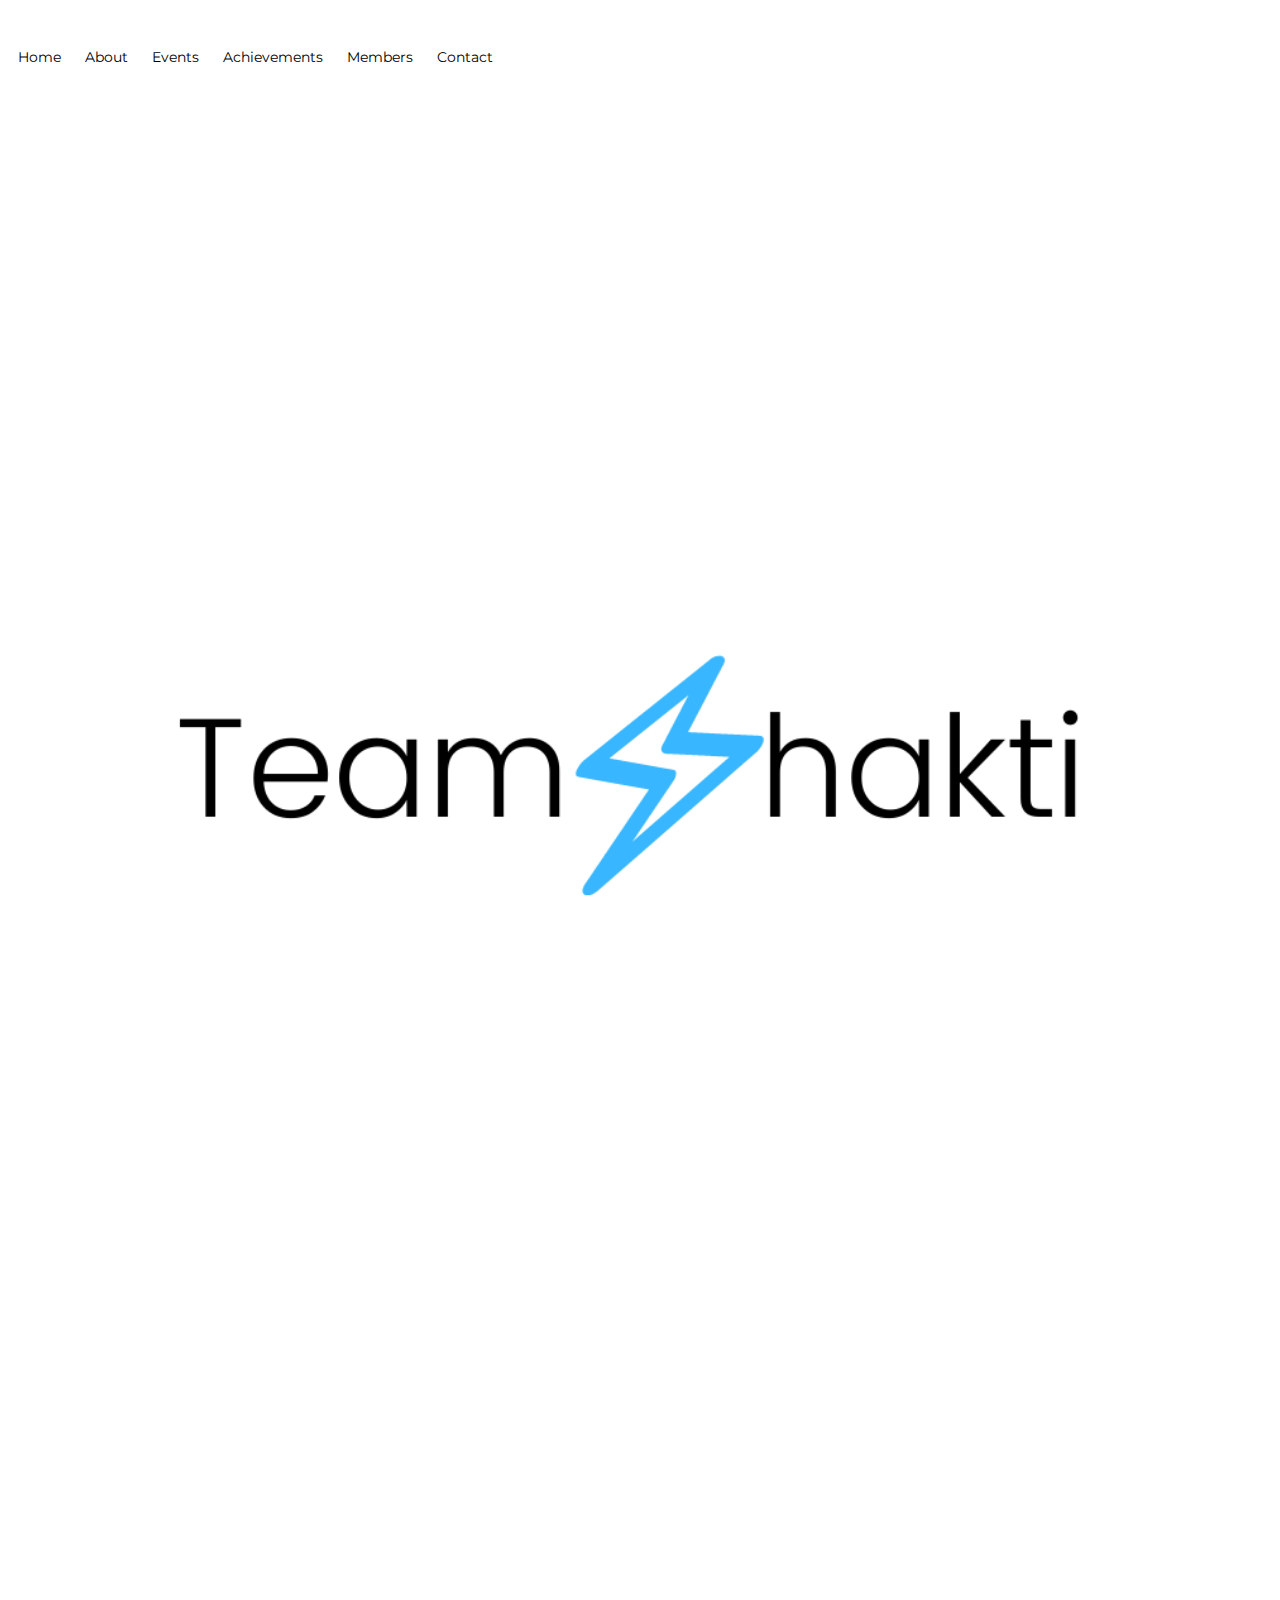
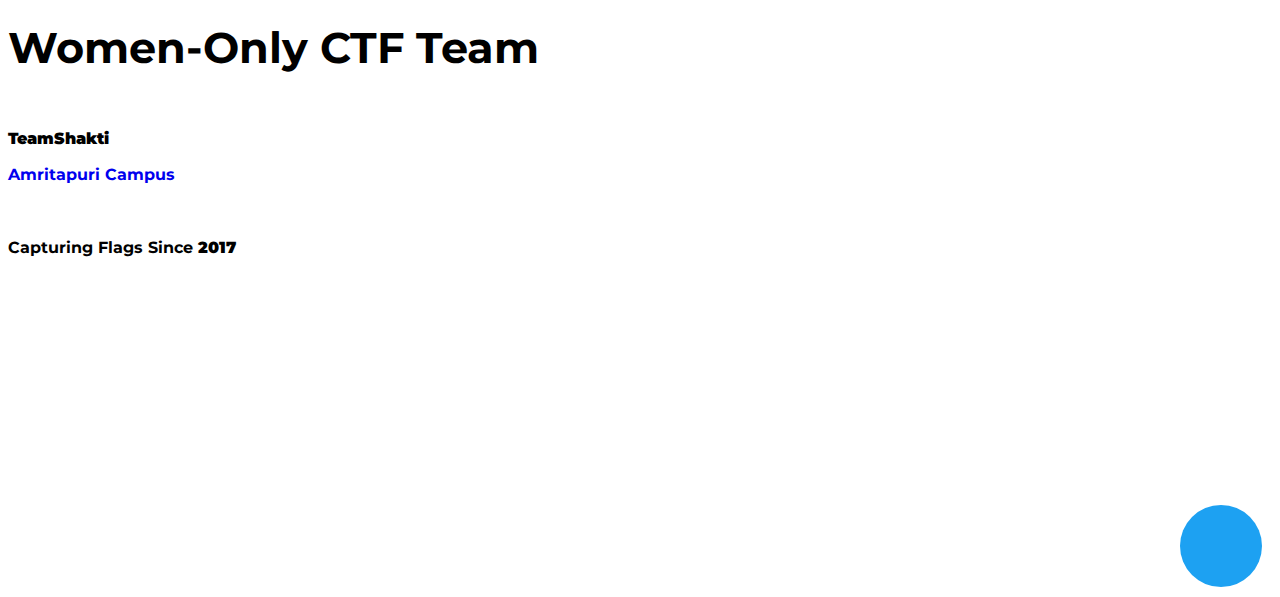
==== about.html @ d7644508 "Merge pull request #1 from Team-Shakti/master" ====
<!doctype html>
<html lang="en">
  <head>
    <link rel="shortcut icon" type="image/icon" href="assets/img/TEAMSHAKTI.ico"/>
    <title>Team Shakti</title>
    <!-- Required meta tags -->
    <meta charset="utf-8">
    <meta name="viewport" content="width=device-width, initial-scale=1, shrink-to-fit=no">

    <!-- carousel CSS -->
    <link rel="stylesheet" href="assets/css/owl.carousel.min.css">
    <!--header icon CSS -->
    <!---<link rel="icon" href="assets/img/fabicon.png"> -->
    <!-- animations CSS -->
    <link rel="stylesheet" href="assets/css/animate.min.css">
    <!-- font-awsome CSS -->
    <link rel="stylesheet" href="assets/css/font-awesome.min.css">
    <!-- Bootstrap CSS -->
    <link rel="stylesheet" href="assets/css/bootstrap.min.css">
    <!-- mobile menu CSS -->
    <link rel="stylesheet" href="assets/css/slicknav.min.css">
    <!--css animation-->
    <link rel="stylesheet" href="assets/css/animation.css">
    <!--css animation-->
    <link rel="stylesheet" href="assets/css/material-design-iconic-font.min.css">
    <!-- style CSS -->
    <link rel="stylesheet" href="style.css">
    <!-- responsive CSS -->
    <link rel="stylesheet" href="assets/css/responsive.css">

  </head>
  <body>
    <!--header area start-->
    <div class="header-area wow fadeInDown header-absolate" id="nav" data-0="position:fixed;" data-top-top="position:fixed;top:0;" data-edge-strategy="set">
        <div class="container">
            <div class="row">
                <div class="col-4 d-block d-lg-none">
                    <div class="mobile-menu"></div>
                </div>
                <div class="col-4 col-lg-2 ">

                </div>
                <div class="col-4 col-lg-8 d-none d-lg-block">
                    <div class="main-menu text-center">
                        <nav>
                                <ul id="slick-nav">
                                        <li><a class="scroll" href="index.html">Home</a>
                                        </li>
                                        <li><a class="scroll" href="index.html">About</a>
                                        </li>
                                        <li><a class="scroll" href="events.html">Events</a></li>
                                        <li><a class="scroll" href="achievements.html">Achievements</a></li>
                                        <li><a class="scroll" href="members.html">Members</a></li>
                                        <li><a class="scroll" href="index.html">Contact</a>
                                            <ul>

                                                </ul>
                                        </li>


                                    </ul>
                        </nav>
                    </div>
                </div>


            </div>
        </div>
    </div>
    <!--header area end-->


   <!--welcome area start-->
    <div class="welcome-area wow fadeInUp" id="home">
        <div id="particles-js"></div>
        <div class="container">
            <div class="row">
                <div class="col-12 col-md-6 align-self-center">
                    <div class="welcome-right">
                        <div class="space-30"></div>
                            <div class="welcome-img">
                                    <img src="assets/img/0.png" alt="">
                                </div>
                                <div class="space-20"></div>



                    </div>
                </div>
                <div class="col-12 col-md-6">
                        <div class="welcome-text">
                            <div class="space-90"></div>
                            <div class="space-30"></div>
                                <h1>Women-Only CTF Team</h1>
                                <div class="space-10"></div>

                               <h3><b>TeamShakti</b></h3>
                               <h3><a href="https://goo.gl/maps/w9gJMcgseTLNE7SA9">Amritapuri campus</a>  </h3>
                               <div class="space-20"></div>

                               <h3>Capturing Flags Since<b> 2017 </b></h3>
                                <!---<h4>BLAH BLAH</h4>--->
                           </div>
                           <br>
                           <br>
                           <br>
                           <br>


                </div>
            </div>
        </div>
    </div>
    <!--welcome area end-->

    <!--team-bg-->
    <div class="team-bg">


        <!--apps area start-->

        <!--apps area end-->


    </div>
    <!--team bg area end-->


            <div class="space-90"></div>
            <div class="row">
                <div class="col-12 text-center">

                    <div class="space-60"></div>
                </div>
            </div>
            <div class="row">
                <div class="col-12">
                    <div class="single-community text-center">
                        <ul>
                            <li>
                            <!--<a class="google-plus" href=""><i class="fa fa-instagram"></i></a> </li>-->
                            <!--<li><a class="linkedin" href=""><i class="fa fa-linkedin"></i></a></li>-->

                            <li><a class="twitter" href="https://twitter.com/teamshakti06"><i class="fa fa-twitter"></i></a></li>
                            <!--<li><a class="flickr" href=""><i class="fa fa-facebook-square"></i></a></li>-->
                        </ul>
                    </div>
                </div>
            </div>
        </div>
        <div class="space-90"></div>


    </div>
    <!--community area end-->

    <!-- jquery 2.2.4 js-->
    <script src="assets/js/jquery-2.2.4.min.js"></script>
    <!-- popper js-->
    <script src="assets/js/popper.js"></script>
    <!-- carousel js-->
    <script src="assets/js/owl.carousel.min.js"></script>
    <!-- wow js-->
    <script src="assets/js/wow.min.js"></script>
    <!-- bootstrap js-->
    <script src="assets/js/bootstrap.min.js"></script>
    <!--mobile menu js-->
    <script src="assets/js/jquery.slicknav.min.js"></script>
    <!--particle s-->
    <script src="assets/js/particles.min.js"></script>
    <!-- main js-->
    <script src="assets/js/main.js"></script>

  </body>
</html>
---- style.css ----
/*
name:Cryptian, Bitcoin and Cryptocurrency HTML5 Landing Page;
author:uivision;
version:1.0.0;

css list:
===========================
1:base css
===========================
1:header css
===========================
2:welcome css
===========================
3:about css
===========================
4:ico area css
===========================
5:Documentation area css
===========================
6:roadmap area css
===========================
7:team area css
===========================
8:faq area css
===========================
9:team bg area css
===========================
10:distibution area css
===========================
10:apps area css
===========================
11:community area cs
===========================
12:footer area css
===========================
13:mobile menu css
===========================
>homePage version 2 css
----------------------------
        --welcome area v2 css
        -------------------
        --faq v2 area css
        ------------------
        --community v2 area css
        -----------------------

==========================
14:blog page css
==========================
15:single-blog page css
==========================
16:comman css

*/

/*===================
     base css
=====================*/

@import url('https://fonts.googleapis.com/css?family=Montserrat:300,300i,400,400i,500,500i,600,600i,700,800');

body{
	background: rgb(255, 255, 255);
	font-family: 'Montserrat', sans-serif;
	font-size: 14px;
	color: #000000;
  overflow-x: hidden;

}

h1,
h2,
h3,
h4,
h5,
h6
{
	color: #000;
	font-family: 'Montserrat', sans-serif;
	text-transform: capitalize;
}

ul{
  margin: 0;
  padding: 0;
  list-style: none;
}

a, a:hover{
  text-decoration: none;
}

input:focus, button:focus, textarea:focus {
  outline: none
}

input, textarea{
  color: #000;
  text-transform: capitalize;
}

a.gradient-btn:hover:after,
a.gradient-btn:after,
.single-details a,
.single-details a:hover,
.about-area.v2::after,
.slicknav_nav a:hover,
.slicknav_nav .slicknav_row, .slicknav_nav a,
.single-footer li a,
.single-footer li a:hover,
.single-community i,
.single-community i:hover,
.gradient-btn.apps-btn.apps-btn-2,
.gradient-btn.apps-btn.apps-btn-2:hover,
.faq-area .owl-nav div,
.faq-area .owl-nav div:hover,
.readmore-btn,
.readmore-btn i,
.readmore-btn:hover,
.single-team-social li a:hover,
.single-team-social li a:hover i,
 .single-team-social a i,
.single-team-social li a,
.roadmap-area .owl-nav div,
.roadmap-area .owl-nav div:hover,
.single-document:hover,
.single-document:hover .single-document-text span,
.document-flag img,
.single-ico a:hover,
.ico-heading h1 a,
.ico-heading h1 a:hover,
.main-menu li ul,
.header-area,
.main-menu li:hover ul,
.main-menu li ul li a:hover,
a.single-about:hover,
.header-area.header-absolate.skrollable.skrollable-after,
a.single-about,
.main-menu li ul li a
 {
  -webkit-transition: all .3s;
  -o-transition: all .3s;
  transition: all .3s;
}

/*===================
     header css
=====================*/

.logo-area img {
  width: 100%;
  margin-top: 0px;
  height: 50px;
}

.header-area {
  padding-top: 30px;
  z-index: 9999999;
  position: relative;
  width: 100%;
}

.header-area.header-absolate.skrollable.skrollable-after {
  padding-top: 15px;
  background: #000D47;
  padding-bottom: 15px;
}

.main-menu li {
  display: inline-block;
  position: relative;
  z-index: 2;
}

.main-menu li.active a{
  color: #FB9A8C;
}

.main-menu li a {
  display: block;
  padding: 10px;
  font-size: 14px;
  color: #000;
  text-transform: capitalize;
}

.main-menu li ul {
  position: absolute;
  left: 0;
  top: 70px;
  z-index: 999;
  background: #001763;
  border-radius: 5px;
  visibility: hidden;;
  opacity: 1;
}

.main-menu li ul li a {
  width: 150px;
  padding: 10px;
  text-align: left;
  display: block;
  border-radius: 5px;
}

.main-menu li ul li a:hover {
  background: #062489;
  padding-left: 15px;
}

.main-menu li:hover ul {
  opacity: 1;
  visibility: visible;
  top: 52px;
  left: 0;
}

.main-menu li.active ul li a {
  color: #fff;
}

/*===================
     welcome css
=====================*/

#particles-js {
  position: absolute;
  left: 0;
  top: 0;
  width: 100%;
  height: 100%;
}
.welcome-area{
	position: relative;
	z-index: 999999;
  padding-top: 80px;
}

.welcome-text h4 {
  font-size: 18px;
  margin-top: 20px;
  margin-bottom: 50px;
  line-height: 26px;
}

.welcome-text h1 {
  font-size: 43px;
  font-weight: 700;
  line-height: 50px;
}

.welcome-btn {
  margin-right: 10px;
}

.welcome-area::before {
  position: absolute;
  width: 100%;
  height: 161%;
  content: "";
  background: url(assets/img/Group1.png) no-repeat;
  background: ;
  top: -62%;
  left: -29%;
  z-index: -1;
}

.gradient-btn.v2 {
  height: 55px;
  line-height: 36px;
  padding-left: 30px;
  padding-right: 30px;
}

/*===================
     about css
=====================*/

.about-area {
  position: relative;
  z-index: 2;
}

.about-area::after {
  position: absolute;
  content: "";
  height: 140%;
  width: 100%;
  right: -38%;
  bottom: -60%;
  background: url(assets/img/about-bg.png) no-repeat;
  -webkit-transform: rotate(14deg);
  z-index: -1;
}

.single-about-area {
  z-index: 2;
  position: relative;
}

.single-logo-wrapper {
  display: table;
  height: 60px;
  width: 100%;
}

.single-item {
  display: table-cell;
  height: 100%;
  width: 100%;
  vertical-align: middle;
}

.owl-carousel .owl-item .single-item img {
  width: auto;
  display: inline-block;
}

.about-mid-text h1 {
  font-size: 31px;
  text-transform: capitalize;
  font-weight: 700;
  margin: 20px 0;
}

.about-mid-img {
  position: relative;
  left: -18%;
  margin-right: 30px;
  width: 580px;
}

.gradient-btn.about-btn i{
  padding-right: 5px;
  font-size: 16px;
}

.single-about-img img {
  width: 162px;
  height: 110px;
}

.single-about-text h4 {
  font-size: 22px;
  text-transform: capitalize;
  margin: 20px 0;
}

a.single-about {
  color: #cbe5ff;
  display: block;
  padding: 50px 25px;
  background: #1938a2;
  text-align: center;
  -webkit-transform: translateY(0px);
  -ms-transform: translateY(0px);
  transform: translateY(0px);
}

a.single-about:hover {
  background: #122e91;
  -webkit-transform: translateY(-5px);
  -ms-transform: translateY(-5px);
  transform: translateY(-5px);
}

/*===================
ico area css
======================*/

.ico-area {
  background: #031b69;
}


.ico-heading h1 {
  font-size: 36px;
  text-transform: capitalize;
  font-weight: 700;
}

.ico-heading h1 a {
  color: #f9748f;
  text-transform: uppercase;
}

.ico-heading h1 a:hover {
  color: #F6D266;
}

.ico-area h5 {
  font-size: 18px;
  margin-bottom: 10px;
}

.single-ico a {
  color: #f9748f;
  padding-right: 10px;
  font-size: 18px;
}
.single-ico h1 {
  font-size: 36px;
  font-weight: 700;
}

.single-ico h5 {
  font-size: 18px;
}

.single-ico a:hover {
  color: #F6D266;
}

.progress {
  height: 60px;
  border-radius: 50px;
  margin-top: 50px;
  background: #004cff;
  overflow: unset;
}

.progress-d-top {
  position: absolute;
  top: -33%;
  left: 38%;
  width: 0;
  height: 0;
  border-left: 10px solid transparent;
  border-right: 10px solid transparent;
  border-bottom: 20px solid #004cff;
}
.progress-bar.progress-bar-success {
  background: -webkit-linear-gradient(left,#f6d365,#fda085);
  position: relative;
  z-index: 2;
  border-radius: 50px 0px 0 50px;
}

.progress-details {
  position: absolute;
  right: -4%;
  top: 135%;
  height: 45px;
  width: 70px;
  background: #004cff;
  line-height: 47px;
  border-radius: 5px;
  font-weight: 700;
  animation: upDown 2s infinite;
  text-align: center;
}

.ico-area {
  position: relative;
  z-index: 2;
  overflow: hidden;
}

.ico-area:before {
  position: absolute;
  content: "";
  background: url(assets/img/liveShape-bg.svg) no-repeat;
  height: 100%;
  width: 100%;
  left: -30%;
  bottom: -41%;
}

.ico-area:after {
  position: absolute;
  content: "";
  height: 100%;
  width: 100%;
  right: -82%;
  top: -40%;
  background: url(assets/img/liveShape-bg.svg) no-repeat;
  z-index: -1;
}

#days, #minutes, #hours, #seconds {
  font-size: 36px;
  font-weight: 700;
  color: #fff;
}

.custom-progressBar{
  position: relative;
  z-index: 2;
}

.custom-progressBar::before {
  position: absolute;
  content: "\f107";
  font-family: FontAwesome;
  left: 5%;
  bottom: -61%;
  font-size: 30px;
  width: 50px;
  animation: upDown 2s infinite;
  color: red;
  font-weight: 700;
}
.custom-progressBar::after {
  position: absolute;
  content: "\f106";
  font-family: FontAwesome;
  right: 5%;
  bottom: -61%;
  color: red;
  font-size: 30px;
  font-weight: 700;
  animation: upDown 2s infinite;

}

.single-cup {
  margin-left: 6%;
  margin-top: 6%;
}

.single-cup p {
  font-size: 16px;
  text-transform: capitalize;
}

.single-cup.right {
  margin-left: 0;
  margin-right: 6%;
}

/*===================
Documentation area css
======================*/

.single-document-text span {
  font-size: 18px;
  font-weight: 700;
  color: #fff;
}

.heading h1 {
  font-size: 36px;
  font-weight: 700;
}

.single-document:hover .document-flag img {
  -webkit-transform: rotate(5deg);
  -ms-transform: rotate(5deg);
  transform: rotate(5deg);
}

.single-document:hover .single-document-text span {
  color: #FB9A8C;
}

button.single-document-text {
  background: none;
  border: none;
  cursor: pointer;
}

/*===================
roadmap area css
======================*/

.roadmap-area{
	background: #031b69;
  overflow: hidden;
}

.single-roadmap-img img {
  width: 120px;
  height: 120px;
}

.roadmap-text h5 {
  font-size: 18px;
  font-weight: 700;
}

.single-roadmap.road-right .col-5, .single-roadmap.road-right .col-7 {
  padding: 0;
}

.single-roadmap {
  padding: 20px 15px;
}

.single-roadmap.road-left {
  position: relative;
  z-index: 2;
  padding-left: 24%;
}

.single-roadmap.road-left::before {
  position: absolute;
  content: "";
  height: 66.5%;
  width: 1px;
  background: #004cff;
  bottom: 10.5%;
  left: 1%;
  z-index: -1;
}

.single-roadmap.road-left::after {
  position: absolute;
  content: "";
  height: 1px;
  width: 120%;
  background: #004cff;
  top: 23%;
  right: -21%;
  z-index: -1;
}

.single-roadmap.road-right {
  position: relative;
  z-index: 2;
  padding-top: 29%;
  padding-left: 0;
  padding-right: 0;
}

.single-roadmap.road-right::before {
  position: absolute;
  content: "";
  height: 74.5%;
  width: 1px;
  background: #004cff;
  bottom: 0;
  left: 12.5%;
  z-index: -1;
}

.single-roadmap.road-right::after {
  position: absolute;
  content: "";
  height: 1px;
  width: 97.5%;
  background: #004cff;
  bottom: 0;
  right: -10%;
  z-index: -1;
}

.owl-carousel .owl-item .single-roadmap-img img {
  width: auto;
  display: inline-block;
}

.roadmap-area .owl-nav div {
  position: absolute;
  right: 0;
  font-size: 20px;
  color: #fff;
}

.roadmap-area .owl-nav .owl-prev {
  left: auto;
  right: 5%;
}

.roadmap-area .owl-nav div:hover{
  color: #fa758e;
}

.roadmap-area .owl-carousel .owl-stage-outer {
  overflow: visible;
}

/*===================
team area css
======================*/

.single-team-img img {
  border-radius: 35px;
}

.single-team-content h3 {
  font-size: 22px;
  font-weight: 700;
}

.single-team-social li {
  display: inline-block;
}

.single-team-social li a {
  color: #fff;
  font-size: 24px;
  width: 50px;
  height: 50px;
  display: block;
  line-height: 50px;
  background: red;
  margin: 0 5px;
  border-radius: 10px;
  border: 1px solid transparent;
}

.single-team-social li a:hover i {
  padding-left: 10px;
}

.single-team-social li a:hover {
  border-color: #fff;
  background: none !important;
}

.single-team-social li a.ico-1 {
  background: #0077b5;
}

.single-team-social li a.ico-2 {
  background: #E84C88;
}

.single-team-social li a.ico-3 {
  background: #55acee;
}

/*===================
faq area css
======================*/

.faq-list .nav {
  display: -ms-flexbox;
  display: flex;
  -ms-flex-wrap: wrap;
  flex-wrap: wrap;
  padding-left: 0;
  margin-bottom: 0;
  list-style: none;
  display: inline-block;
}

.faq-list li {
  display: inline-block;
}

.faq-list ul li a.active {
  color: #fa758e;
}

.faq-list ul li a {
  display: block;
  margin: 0 10px;
  font-size: 16px;
  text-transform: capitalize;
  color: #fff;
}

.single-faq {
  padding: 35px 20px;
  background: #143dc7;
}

.readmore-btn {
  display: inline-block;
  color: #fa758e;
  text-transform: capitalize;
  font-size: 16px;
}

.readmore-btn i {
  font-size: 19px;
  margin-right: 5px;
}
.readmore-btn:hover {
  color: #fff;
}

.readmore-btn:hover i{
  margin-right: 10px;
}

.faq-area .owl-nav div {
  position: absolute;
  left: auto;
  right: 2%;
  bottom: -16%;
  font-size: 20px;
}

.faq-area .owl-nav .owl-prev {
  right: 5%;
}

.faq-area .owl-nav div:hover{
  color: #fa758e;
}

.single-faq h4 {
  font-size: 22px;
  font-weight: 600;
}

/*===================
team bg area css
======================*/

.team-bg {
  position: relative;
  z-index: 2;
}

.team-bg::after {
  position: absolute;
  content: "";
  height: 100%;
  width: 100%;
  left: 0;
  top: 0;
  background: url(assets/img/bg.png);
      background-attachment: scroll;
  z-index: -1;
  background-attachment: fixed;
}

/*===================
distibution area css
======================*/

.distibution-svg img {
  width: 700px;
}

.distibution-svg.distibution-svg-1 img {
  width: 400px;
}

.distibution-bg {
  position: relative;
  z-index: 2;
  overflow: hidden;
}

.distibution-bg:before {
  position: absolute;
  content: "";
  height: 100%;
  width: 100%;
  top: 0;
  background: url(assets/img/initial-bg.png) no-repeat;
  right: 0;
  left: 0;
  margin: 0 auto;
  z-index: -1;
}

.distibution-bg:after {
  content: "";
  height: 100%;
  width: 100%;
  position: absolute;
  bottom: -33%;
  right: -32%;
  background: url(assets/img/documentaion-bg.png) no-repeat;
  z-index: -1;
}

.distibution-d li {
  font-size: 18px;
  color: #fff;
}

.distibution-d li span {
  font-size: 36px;
  font-weight: 700;
}


.distibution-list-1 {
  padding-top: 10%;
}

.distibution-list-2 {
  padding-top: 13%;
}

.distibution-list-3 {
  padding-top: 4%;
}

.distibution-list-4 {
  padding-top: 13%;
}

.distibution-svg.distibution-svg-2 {
  position: relative;
  z-index: 2;
}

.distibution-d.distibution-d-2 {
  position: absolute;
  left: 93%;
  width: 575px;
  z-index: 999999999;
}

.distibution-list-5 {
  padding-top: 3%;
  padding-right: 2%;
}

.distibution-list-6 {
  padding-top: 27%;
  padding-right: 16%;
}

.distibution-list-7 {
  padding-top: 25%;
  padding-right: 40%;
}

.distibution-list-8 {
  padding-top: 26%;
  padding-right: 58%;
}

/*===================
apps area css
======================*/

.gradient-btn.apps-btn {
  padding: 25px;
}

.gradient-btn.apps-btn i{
  font-size: 20px;
  padding-right: 10px;
}

.gradient-btn.apps-btn {
  padding: 20px 30px;
  text-transform: capitalize;
}

.gradient-btn.apps-btn.apps-btn-2{
  margin-left: 10px;
  background: transparent;
  border: 2px solid #1452e2;
}

.apps-area p{
  font-size: 16px;
  color: #fff;
}

.apps-img img {
  width: 400px;
}

/*===================
community area css
======================*/

.community-area {
  position: relative;
  z-index: 2;
  background: #031b69;
  overflow:hidden;
}

.community-area:before {
  position: absolute;
  content: "";
  height: 100%;
  width: 100%;
  bottom: -40%;
  left: -24%;
  background: url(assets/img/liveShape-bg.svg) no-repeat;
  z-index: -1;
}

.community-area:after {
  content: "";
  position: absolute;
  width: 100%;
  height: 100%;
  top: -31%;
  right: -84%;
  z-index: -1;
  background: url(assets/img/liveShape-bg.svg) no-repeat;
}

.single-community i {
  display: block;
  width: 80px;
  height: 80px;
  color: #fff;
  font-size: 24px;
  background: red;
  text-align: center;
  line-height: 80px;
  margin: 10px;
  float: right;
  border-radius: 50%;
  border: 1px solid transparent;
}

.single-community i:hover{
  background: transparent !important;
  border-color: #fff;
  font-size: 20px;
}

.single-community.mid-social i {
  float: left;
  height: 100px;
  width: 100px;
  line-height: 100px;
  font-size: 30px;
}

.single-community.mid-social i:hover {
  font-size: 25px;
}

.single-community.big-social i:hover{
  font-size: 30px;
}

.single-community.big-social i {
  float: left;
  height: 120px;
  width: 120px;
  line-height: 120px;
  font-size: 40px;
}

.single-community a.google-plus i {
  background: #EA4335;
}

.single-community a.linkedin i {
  background: #0e76a8;
}

.single-community a.dribbble i {
  background: #E84C88;
}

.single-community a.github i {
  background: #171515;
}

.single-community a.behance i {
  background: #B4B4B4;
}

.single-community a.youtube i {
  background: #ff0000;
}

.single-community a.twitter i {
  background: #1da1f2;
}

.single-community a.flickr i {
  background: #F93FA2;
}

/*===================
footer area css
======================*/

.single-footer .logo-area img {
  width: 90px;
}

.single-footer li a {
  color: #fff;
  display: inline-block;
  margin-bottom: 10px;
}

.single-footer input {
  background: none;
  border: none;
  width: 78%;
  padding: 10px;
}

.single-footer .footer-form{
  background: #031b69;
  border-radius: 5px;
}


.footer-form a {
  float: right;
  width: 20%;
}
.single-footer li a:hover {
  padding-left: 5px;
  color: #FB9A8C;
}

/*===================
mobile menu css
======================*/


.slicknav_btn.slicknav_collapsed {
  margin: 0;
  padding: 0;
  background: none;
  width: 100%;
}

.slicknav_icon {
  margin: 0;
}

.slicknav_menu {
  background: none;
}

.slicknav_btn.slicknav_open {
  background: none;
  margin: 0;
  padding: 0;
  width: 100%;
}

.slicknav_nav {
  background: #000D47;
  width: 200px;
  position: absolute;
  left: auto;
  right: auto;
  top: 50px;
  -webkit-border-radius: 6px;
  -moz-border-radius: 6px;
  border-radius: 6px;
}

.slicknav_menu .slicknav_menutxt {
  display: none;
}

.slicknav_nav .slicknav_row, .slicknav_nav a {
  padding: 10px 20px;
  margin: 0;
}

.slicknav_nav a:hover {
  -webkit-border-radius: 6px;
  -moz-border-radius: 6px;
  border-radius: 6px;
  background: #004AFF;
  color: #fff;
  padding-left: 25px;
}

.slicknav_nav .slicknav_row:hover {
  background: #004AFF;
}
.slicknav_nav .slicknav_item a, .slicknav_nav .slicknav_parent-link a {
  text-transform: capitalize;
}

/*==========================================================================
homePage version 2 css
===========================================================================*/

/*===================
welcome area v2 css
======================*/

.welcome-area.v2 {
  padding: 90px 0;
      padding-top: 90px;
  padding-top: 160px;
}

.v2.welcome-progress {
  background: #001763;
  padding: 50px 30px;
  border-radius: 10px;
  box-shadow: 0 0 45px #0324af;
}

.progress.v2 {
  margin: 10px 0;
  height: 30px;
  background: #062489;
}

.v2.welcome-progress a.gradient-btn {
  width: 100%;
  padding: 15px 0px;
}

.progress.v2 .progress-bar {
  border-radius: 50px;
  background: -webkit-linear-gradient(top,#00bbf9,#005eea);
  position: relative;
  z-index: 2;
}

.progress.v2 .progress-bar:after {
  position: absolute;
  content: "";
  height: 50px;
  width: 50px;
  background: -webkit-linear-gradient(top,#00bbf9,#005eea);
  right: 0;
  border-radius: 50px;
}

.v2.welcome-progress h4 {
  font-size: 18px;
  font-weight: 700;
  margin-bottom: 15px;
}
.single-prgress-w p {
  font-size: 18px;
  font-weight: 700;
  color: #fff;
  text-transform: none;
}

.single-prgress-b p {
  font-weight: 700;
  margin-top: 10px;

}

.v2.welcome-progress .progress-time h5 {
  font-size: 14px;
  text-align: center;
}

.v2.welcome-progress #days, .v2.welcome-progress #minutes, .v2.welcome-progress #hours, .v2.welcome-progress #seconds {
  font-size: 30px;
  margin: 13px 0;
  display: block;
  height: 70px;
  width: 70px;
  border-radius: 50px;
  line-height: 70px;
  text-align: center;
}

.v2.welcome-progress #days{
  background: -webkit-linear-gradient(#00c0fa, #005dea);
  background: -o-linear-gradient(#00c0fa, #005dea);
  background: linear-gradient(#00c0fa, #005dea);
}

.v2.welcome-progress #minutes{
  background: -webkit-linear-gradient(#3ce6bc, #72afd3);
  background: -o-linear-gradient(#3ce6bc, #72afd3);
  background: linear-gradient(#3ce6bc, #72afd3);
}

.v2.welcome-progress #hours{
  background: -webkit-linear-gradient(#d8c3fc, #91c5fc);
  background: -o-linear-gradient(#d8c3fc, #91c5fc);
  background: linear-gradient(#d8c3fc, #91c5fc);
}

.v2.welcome-progress #seconds{
  background: -webkit-linear-gradient(#43b2f5, #19d7e4);
  background: -o-linear-gradient(#43b2f5, #19d7e4);
  background: linear-gradient(#43b2f5, #19d7e4);
}

/*===================
token area v2 css
======================*/

.about-area.v2::after {
  right: -28%;
  bottom: 22%;
  -webkit-transform: rotate(0deg);
  -ms-transform: rotate(0deg);
  transform: rotate(0deg);
}

/*===================
distibution area v2 css
======================*/

.distibution-bg.v2::after {
  bottom: 0%;
  right: -29%;
}


/*===================
faq v2 area css
======================*/

.faq-area.v2 .card-header:first-child {
  border-radius: none !important;
  border-radius: none;
  background: #031b6f;
  padding: 5px;
    padding-left: 5px;
  padding-left: 30px;
}

.faq-area.v2 .card {
  border: none;
  background: #143dc7;
  margin-bottom: 20px;
}

.faq-area.v2 .btn.btn-link {
  color: #fff;
  font-weight: 400;
  font-size: 18px;
  text-decoration: none;
  display: block;
  width: 100%;
  text-align: left;
  cursor: pointer;
}

.btn.btn-link{
  position: relative;
  z-index: 2;
}

.btn.btn-link::after {
  position: absolute;
  left: -3%;
  content: "+";
  height: 100%;
  width: 30px;
  text-align: center;
  top: 0;
  line-height: 35px;
  animation: upDown 2s infinite;
  font-size: 20px;
}

[aria-expanded="true"].btn.btn-link::after {
  content: "-";
}

/*===================
community v2 area css
======================*/

.community-area.v2 .single-community li{
  display: inline-block;
}

.contact-form input, .contact-form textarea {
  width: 100%;
  background: none;
  border: 1px solid #163fcb;
  padding: 15px;
  text-transform: capitalize;
  border-radius: 5px;
}

.single-details small {
  font-size: 12px;
  text-transform: unoppercase;
  color: #fff;
}

.single-details a{
  font-size: 24px;
  text-transform: none;
  color: #fff;
}

.single-details a:hover {
  color: #FE978B;
  padding-left: 10px;
}

.community-area.v2::after {
  top: -14%;
  right: -73%;
}

.community-area.v2::before {
  bottom: -63%;
  left: -17%;
}

.single-footer .footer-form.v2{
  background: #062489;
}
/*==========================
blog page css
==========================*/
.welcome-header{
  padding: 150px 0;
  font-size: 18px;
  text-transform: capitalize;

}
.welcome-header a{
  -webkit-transition: all .3s;
  -o-transition: all 3s;
  transition: all .3s;
}
.welcome-header a:hover{
  color: #fff;
  -webkit-transition: all .3s;
  -o-transition: all 3s;
  transition: all .3s;
}
.welcome-header i {
  padding: 0 10px;
}
.welcome-area.bv{
  background: url(assets/img/about-shap.jpg) no-repeat;
  background-size: cover;
  background-position: center;
  position: relative;
  z-index: 2;
}
.welcome-area.bv:after{
  position: absolute;
  height: 100%;
  width: 100%;
  content: "";
  background: #000;
  opacity: .8;
  left: 0;
  top: 0;
  z-index: -1;
}
.single-blog-image {
  background: ;
  background-position: center !important;
  background-size: cover !important;
  height: 300px;
  border-radius: 10px 10px 0 0;

}
.blog-bg-1 {
  background: url(assets/img/blog-blog-1.jpg);
}
.blog-bg-2 {
  background: url(assets/img/blog-blog-2.jpg);
}
.blog-bg-3 {
  background: url(assets/img/blog-blog-3.jpg);
}
.blog-bg-4 {
  background: url(assets/img/blog-blog-4.jpg);
}
.blog-bg-5 {
  background: url(assets/img/blog-blog-5.jpg);
}
.blog-bg-6 {
  background: url(assets/img/blog-blog-6.jpg);
}
.blog-bg-7 {
  background: url(assets/img/blog-blog-7.jpg);
}
.blog-bg-8 {
  background: url(assets/img/blog-blog-8.jpg);
}
.blog-bg-9 {
  background: url(assets/img/blog-blog-4.jpg);
}

.single-blog-text a {
  color: #fff;
  font-size: 17px;
  -webkit-transition: all .3s;
  -o-transition: all 3s;
  transition: all .3s;
}
.single-blog-text a:hover {
  color: #F78A89;
  -webkit-transition: all .3s;
  -o-transition: all 3s;
  transition: all .3s;
}
.single-blog-text {
  padding: 20px;
  margin-bottom: 30px;
  box-shadow: 0 0 2px #f2f2f2;
  border-radius: 0 0 10px 10px;
}
.single-blog{
  border-radius: 10px;
}

/*==========================
single-blog page css
==========================*/

a.single-blog-top:hover {
  color: #f38417;
}
.single-blog-h1 {
  font-size: 36px;

}
.single-blog-h4{
  font-size: 24px;
}

.single-blog-h1, .single-blog-h4{
  color: #fff;
  font-weight: 700;
}
.quite-area {
  background: #1938a2;
  padding: 30px 0;
}
.quite-text {
  width: 50%;
  margin: 0 auto;
  text-align: center;
}
.quite-text i {
  font-size: 30px;
  color: #fff;
}

.single-blog-social li {
  display: inline-block;
}
.single-blog-social li a {
  display: block;
  color: #676767;
  background: #f8f8f8;
  font-size: ;
  text-transform: capitalize;
  height: 40px;
  width: 91px;
  text-align: center;
  line-height: 40px;
  margin-right: 8px;
  border-radius: 10px;
  border: 1px solid transparent;
  -webkit-transition: all .3s;
  -o-transition: all 3s;
  transition: all .3s;
}
.single-blog-social li a:hover{
  border-color: #f8f8f8;
  background: transparent;
  -webkit-transition: all .3s;
  -o-transition: all 3s;
  transition: all .3s;
}
.single-blog-social a.blog-234 {
  background: #22233b;
  color: #fff;
}
.single-blog-social a.blog-234:hover {
  background: #fff;
  color: #22233b;
}
.single-blog-social a.facebook-b {
  background: #3B5998;
  color: #fff;
}
.single-blog-social a.facebook-b:hover {
  background: transparent;
  color: #3B5998;
}
.single-blog-social a.camera-b {
  background: #c32aa3;
  color: #fff;
}
.single-blog-social a.camera-b:hover {
  background: transparent;
  color: #c32aa3;
}
.single-blog-social a.twitter-b {
  background: #1da1f2;
  color: #fff;
}
.single-blog-social a.twitter-b:hover {
  background: transparent;
  color: #1da1f2;
}

.comment-img {
  width: 25%;
  text-align: center;
  float: left;
}

.comment-img img{
  height: 100px;
  width: 100px;
  border-radius: 50%;
}
.comment-text-form {
  width: 75%;
  float: left;
}
.comment-text-form input {
  width: 70%;
  border: none;
  padding: 10px 20px;
  border-radius: 5px;
  background: #062489;
  color: #fff;
  border: 1px solid #163fcb;
}

.comment-text-form a.custom-btn {
  width: 25%;
  text-align: center;
  float: right;
}
.single-comment {
  height: 250px;
  padding: 20px;
  box-shadow: 0 0 2px #f2f2f2;
}
.single-blog-area a.gradient-btn {
  margin-left: 20px;
}
.single-blog-area a{
  color: #fff;
  -webkit-transition: all .3s;
  -o-transition: all 3s;
  transition: all .3s;
}
.single-blog-area a:hover{
  color: #787877;
  -webkit-transition: all .3s;
  -o-transition: all 3s;
  transition: all .3s;
}

.single-blog-contact input {
  width: 48%;
  border-radius: 10px;
}

.single-blog-contact input:nth-child(2) {
  margin-left: 20px;
  float: right;
}

.single-blog-contact input,
.single-blog-contact textarea{
  border: 1px solid #163fcb;
  padding: 10px;
  padding-left: 20px;
  text-transform: capitalize;
  color: #fff;
  background:#062489;
}

.single-blog-contact textarea{
  width: 100%;
}

.single-blog-area small span {
  padding-left: 50px;
}

small{
  font-size: 14px;
}


/*===================
comman css
======================*/

.section-padding{
  padding: 90px 0;
}

.space-10{
  height: 10px;
}

.space-20{
  height: 20px;
}

.space-30{
  height: 30px;
}

.space-40{
  height: 40px;
}
.space-50{
  height: 50px;
}

.space-60{
  height: 60px;
}

.space-70{
  height: 70px;
}

.space-80{
  height: 80px;
}

.space-90{
  height: 90px;
}

.space-100{
  height: 100px;
}

.mr-20{
  margin-right:20px;
}

a.gradient-btn {
  display: inline-block;
  color: #fff;
  text-transform: uppercase;
  font-weight: 700;
  background: -webkit-linear-gradient(right,#fe998b,#fa768d,#f78ca0);
  padding: 10px 20px;
  border-radius: 5px;
  position: relative;
  z-index: 2;
  text-align: center;

}

a.gradient-btn:after {
  position: absolute;
  left: 0;
  top: 0;
  content: "";
  background: -webkit-linear-gradient(right,#072487,#fa768d,#fe998b);
  height: 100%;
  width: 100%;
  z-index: -1;
  border-radius: 5px;
  opacity: 0;

}

a.gradient-btn:hover:after{
  opacity: 1;
}

.heading h5 {
  font-size: 16px;
  text-transform: uppercase;
}

.about-mid-img img,
.document-flag img,
.single-team-img img,
.welcome-img img{
  height: 100%;
  width: 100%;
}

::-webkit-input-placeholder{color:#fff}
:-ms-input-placeholder{color:#fff}
::-ms-input-placeholder{color:#fff}
::placeholder{color:#fff}
.card{position:relative;display:-ms-flexbox;display:flex;-ms-flex-direction:column;flex-direction:column;min-width:0;word-wrap:break-word;background-color:#000000;background-clip:border-box;border:1px solid hsl(0, 0%, 0%)%);border-radius:.25rem;}
.card-body{-ms-flex:1 1 auto;flex:1 1 auto;padding:1.25rem}

.timeline {
  list-style: none;
  padding: 20px 0 20px;
  position: relative;
}

.timeline:before {
  top: 0;
  bottom: 0;
  position: absolute;
  content: " ";
  width: 3px;
  background-color: #eeeeee;
  left: 50%;
  margin-left: -1.5px;
}

.timeline > li {
  margin-bottom: 20px;
  position: relative;
}

.timeline > li:before,
.timeline > li:after {
  content: " ";
  display: table;
}

.timeline > li:after {
  clear: both;
}

.timeline > li:before,
.timeline > li:after {
  content: " ";
  display: table;
}

.timeline > li:after {
  clear: both;
}

.timeline > li > .timeline-panel {
  width: 46%;
  float: left;
  border: 1px solid #d4d4d4;
  border-radius: 2px;
  padding: 20px;
  position: relative;
  -webkit-box-shadow: 0 1px 6px rgba(0, 0, 0, 0.175);
  box-shadow: 0 1px 6px rgba(0, 0, 0, 0.175);
}

.timeline > li > .timeline-panel:before {
  position: absolute;
  top: 26px;
  right: -15px;
  display: inline-block;
  border-top: 15px solid transparent;
  border-left: 15px solid #ccc;
  border-right: 0 solid #ccc;
  border-bottom: 15px solid transparent;
  content: " ";
}

.timeline > li > .timeline-panel:after {
  position: absolute;
  top: 27px;
  right: -14px;
  display: inline-block;
  border-top: 14px solid transparent;
  border-left: 14px solid #fff;
  border-right: 0 solid #fff;
  border-bottom: 14px solid transparent;
  content: " ";
}

.timeline > li > .timeline-badge {
  color: #fff;
  width: 50px;
  height: 50px;
  line-height: 50px;
  font-size: 1.4em;
  text-align: center;
  position: absolute;
  top: 16px;
  left: 50%;
  margin-left: -25px;
  background-color: #fa0f0f;
  z-index: 100;
  border-top-right-radius: 50%;
  border-top-left-radius: 50%;
  border-bottom-right-radius: 50%;
  border-bottom-left-radius: 50%;
}

.timeline > li.timeline-inverted > .timeline-panel {
  float: right;
}

.timeline > li.timeline-inverted > .timeline-panel:before {
  border-left-width: 0;
  border-right-width: 15px;
  left: -15px;
  right: auto;
}

.timeline > li.timeline-inverted > .timeline-panel:after {
  border-left-width: 0;
  border-right-width: 14px;
  left: -14px;
  right: auto;
}

.timeline-badge.primary {
  background-color: #2e6da4 !important;
}

.timeline-badge.success {
  background-color: #70177c !important;
}

.timeline-badge.warning {
  background-color: #e79703 !important;
}

.timeline-badge.danger {
  background-color: #3079cc !important;
}

.timeline-badge.info {
  background-color: #3f903f !important;
}

.timeline-title {
  margin-top: 0;
  color: inherit;
}

.timeline-body > p,
.timeline-body > ul {
  margin-bottom: 0;
}

.timeline-body > p + p {
  margin-top: 50px;
}
.ex1 {
  padding-left: auto;
  padding-right: auto;
  margin: auto;
  width: 60%;

  padding: 10px;
}
img {
  width: 100%;
  height: auto;
}
/*===================================== end =================================*/
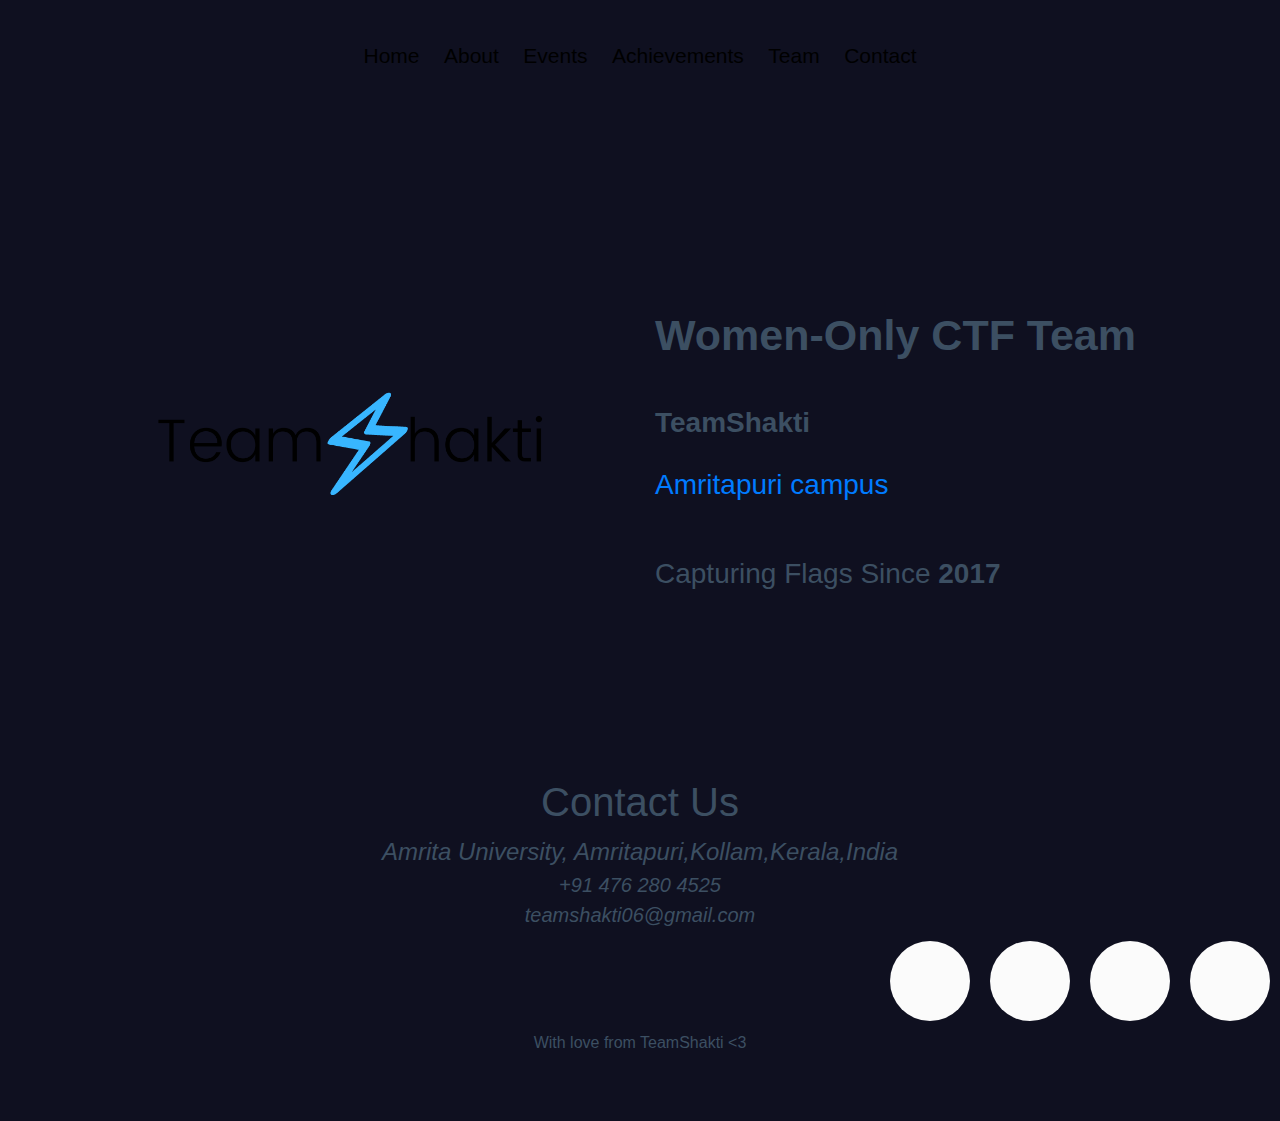
==== commit 37be8524: "updating events" ====
--- a/about.html
+++ b/about.html
@@ -46,12 +46,12 @@
                                 <ul id="slick-nav">
                                         <li><a class="scroll" href="index.html">Home</a>
                                         </li>
-                                        <li><a class="scroll" href="index.html">About</a>
+                                        <li><a class="scroll" href="about.html">About</a>
                                         </li>
                                         <li><a class="scroll" href="events.html">Events</a></li>
                                         <li><a class="scroll" href="achievements.html">Achievements</a></li>
-                                        <li><a class="scroll" href="members.html">Members</a></li>
-                                        <li><a class="scroll" href="index.html">Contact</a>
+                                        <li><a class="scroll" href="members.html">Team</a></li>
+                                        <li><a class="scroll" href="#contact">Contact</a>
                                             <ul>
 
                                                 </ul>
@@ -124,34 +124,42 @@
 
     </div>
     <!--team bg area end-->
+    <div class="page-header">
+        <center><h1 id="contact">Contact Us</h1></center>
+    <center><i class="fa fa-map-marker" aria-hidden="true" style='font-size:24px'></span><span class="text">Amrita University, Amritapuri,Kollam,Kerala,India</i><center>
+        <center><i class='fa fa-phone' style='font-size:20px'></span><span class="text"> +91 476 280 4525</i><center>
+          <center><i class="fa fa-inbox" style='font-size:20px'></span><span class="text"> teamshakti06@gmail.com</i><center>
+        
+     </div>
+      <div class="row">
+          <div class="col-12 text-center">
+
+          </div>
+      </div>
+      <div class="row">
+          <div class="col-12 text-center">
+              <div class="single-community text-center">
+                  <ul>
+                      <li>
+                        <li><a class="twitter" href="https://twitter.com/teamshakti06"><i class="fa fa-twitter"></i></a></li>
+                        <li><a class="twitter" href="https://ctftime.org/team/61083"><i class="fa fa-flag" ></i></a></li>
+                              <li><a class="twitter" href="https://github.com/Team-Shakti"><i class="fa fa-github" aria-hidden="true"></i></a></li>
+                              <li><a class="twitter"><i class="fa fa-google" aria-hidden="true"></i></a></li>
+                      
+
+                  </ul>
+              </div>  
+          </div>
+      </div>
+  </div>
+  <div class="space-90">
+    <center><p>
+      With love from TeamShakti <3
+    </p></center>
+  </div>
 
 
-            <div class="space-90"></div>
-            <div class="row">
-                <div class="col-12 text-center">
-
-                    <div class="space-60"></div>
-                </div>
-            </div>
-            <div class="row">
-                <div class="col-12">
-                    <div class="single-community text-center">
-                        <ul>
-                            <li>
-                            <!--<a class="google-plus" href=""><i class="fa fa-instagram"></i></a> </li>-->
-                            <!--<li><a class="linkedin" href=""><i class="fa fa-linkedin"></i></a></li>-->
-
-                            <li><a class="twitter" href="https://twitter.com/teamshakti06"><i class="fa fa-twitter"></i></a></li>
-                            <!--<li><a class="flickr" href=""><i class="fa fa-facebook-square"></i></a></li>-->
-                        </ul>
-                    </div>
-                </div>
-            </div>
-        </div>
-        <div class="space-90"></div>
-
-
-    </div>
+</div>
     <!--community area end-->
 
     <!-- jquery 2.2.4 js-->
--- a/style.css
+++ b/style.css
@@ -1,1932 +1,1928 @@
-/*
-name:Cryptian, Bitcoin and Cryptocurrency HTML5 Landing Page;
-author:uivision;
-version:1.0.0;
-
-css list:
-===========================
-1:base css
-===========================
-1:header css
-===========================
-2:welcome css
-===========================
-3:about css
-===========================
-4:ico area css
-===========================
-5:Documentation area css
-===========================
-6:roadmap area css
-===========================
-7:team area css
-===========================
-8:faq area css
-===========================
-9:team bg area css
-===========================
-10:distibution area css
-===========================
-10:apps area css
-===========================
-11:community area cs
-===========================
-12:footer area css
-===========================
-13:mobile menu css
-===========================
->homePage version 2 css
-----------------------------
-        --welcome area v2 css
-        -------------------
-        --faq v2 area css
-        ------------------
-        --community v2 area css
-        -----------------------
-
-==========================
-14:blog page css
-==========================
-15:single-blog page css
-==========================
-16:comman css
-
-*/
-
-/*===================
-     base css
-=====================*/
-
-@import url('https://fonts.googleapis.com/css?family=Montserrat:300,300i,400,400i,500,500i,600,600i,700,800');
-
-body{
-	background: rgb(255, 255, 255);
-	font-family: 'Montserrat', sans-serif;
-	font-size: 14px;
-	color: #000000;
-  overflow-x: hidden;
-
-}
-
-h1,
-h2,
-h3,
-h4,
-h5,
-h6
-{
-	color: #000;
-	font-family: 'Montserrat', sans-serif;
-	text-transform: capitalize;
-}
-
-ul{
-  margin: 0;
-  padding: 0;
-  list-style: none;
-}
-
-a, a:hover{
-  text-decoration: none;
-}
-
-input:focus, button:focus, textarea:focus {
-  outline: none
-}
-
-input, textarea{
-  color: #000;
-  text-transform: capitalize;
-}
-
-a.gradient-btn:hover:after,
-a.gradient-btn:after,
-.single-details a,
-.single-details a:hover,
-.about-area.v2::after,
-.slicknav_nav a:hover,
-.slicknav_nav .slicknav_row, .slicknav_nav a,
-.single-footer li a,
-.single-footer li a:hover,
-.single-community i,
-.single-community i:hover,
-.gradient-btn.apps-btn.apps-btn-2,
-.gradient-btn.apps-btn.apps-btn-2:hover,
-.faq-area .owl-nav div,
-.faq-area .owl-nav div:hover,
-.readmore-btn,
-.readmore-btn i,
-.readmore-btn:hover,
-.single-team-social li a:hover,
-.single-team-social li a:hover i,
- .single-team-social a i,
-.single-team-social li a,
-.roadmap-area .owl-nav div,
-.roadmap-area .owl-nav div:hover,
-.single-document:hover,
-.single-document:hover .single-document-text span,
-.document-flag img,
-.single-ico a:hover,
-.ico-heading h1 a,
-.ico-heading h1 a:hover,
-.main-menu li ul,
-.header-area,
-.main-menu li:hover ul,
-.main-menu li ul li a:hover,
-a.single-about:hover,
-.header-area.header-absolate.skrollable.skrollable-after,
-a.single-about,
-.main-menu li ul li a
- {
-  -webkit-transition: all .3s;
-  -o-transition: all .3s;
-  transition: all .3s;
-}
-
-/*===================
-     header css
-=====================*/
-
-.logo-area img {
-  width: 100%;
-  margin-top: 0px;
-  height: 50px;
-}
-
-.header-area {
-  padding-top: 30px;
-  z-index: 9999999;
-  position: relative;
-  width: 100%;
-}
-
-.header-area.header-absolate.skrollable.skrollable-after {
-  padding-top: 15px;
-  background: #000D47;
-  padding-bottom: 15px;
-}
-
-.main-menu li {
-  display: inline-block;
-  position: relative;
-  z-index: 2;
-}
-
-.main-menu li.active a{
-  color: #FB9A8C;
-}
-
-.main-menu li a {
-  display: block;
-  padding: 10px;
-  font-size: 14px;
-  color: #000;
-  text-transform: capitalize;
-}
-
-.main-menu li ul {
-  position: absolute;
-  left: 0;
-  top: 70px;
-  z-index: 999;
-  background: #001763;
-  border-radius: 5px;
-  visibility: hidden;;
-  opacity: 1;
-}
-
-.main-menu li ul li a {
-  width: 150px;
-  padding: 10px;
-  text-align: left;
-  display: block;
-  border-radius: 5px;
-}
-
-.main-menu li ul li a:hover {
-  background: #062489;
-  padding-left: 15px;
-}
-
-.main-menu li:hover ul {
-  opacity: 1;
-  visibility: visible;
-  top: 52px;
-  left: 0;
-}
-
-.main-menu li.active ul li a {
-  color: #fff;
-}
-
-/*===================
-     welcome css
-=====================*/
-
-#particles-js {
-  position: absolute;
-  left: 0;
-  top: 0;
-  width: 100%;
-  height: 100%;
-}
-.welcome-area{
-	position: relative;
-	z-index: 999999;
-  padding-top: 80px;
-}
-
-.welcome-text h4 {
-  font-size: 18px;
-  margin-top: 20px;
-  margin-bottom: 50px;
-  line-height: 26px;
-}
-
-.welcome-text h1 {
-  font-size: 43px;
-  font-weight: 700;
-  line-height: 50px;
-}
-
-.welcome-btn {
-  margin-right: 10px;
-}
-
-.welcome-area::before {
-  position: absolute;
-  width: 100%;
-  height: 161%;
-  content: "";
-  background: url(assets/img/Group1.png) no-repeat;
-  background: ;
-  top: -62%;
-  left: -29%;
-  z-index: -1;
-}
-
-.gradient-btn.v2 {
-  height: 55px;
-  line-height: 36px;
-  padding-left: 30px;
-  padding-right: 30px;
-}
-
-/*===================
-     about css
-=====================*/
-
-.about-area {
-  position: relative;
-  z-index: 2;
-}
-
-.about-area::after {
-  position: absolute;
-  content: "";
-  height: 140%;
-  width: 100%;
-  right: -38%;
-  bottom: -60%;
-  background: url(assets/img/about-bg.png) no-repeat;
-  -webkit-transform: rotate(14deg);
-  z-index: -1;
-}
-
-.single-about-area {
-  z-index: 2;
-  position: relative;
-}
-
-.single-logo-wrapper {
-  display: table;
-  height: 60px;
-  width: 100%;
-}
-
-.single-item {
-  display: table-cell;
-  height: 100%;
-  width: 100%;
-  vertical-align: middle;
-}
-
-.owl-carousel .owl-item .single-item img {
-  width: auto;
-  display: inline-block;
-}
-
-.about-mid-text h1 {
-  font-size: 31px;
-  text-transform: capitalize;
-  font-weight: 700;
-  margin: 20px 0;
-}
-
-.about-mid-img {
-  position: relative;
-  left: -18%;
-  margin-right: 30px;
-  width: 580px;
-}
-
-.gradient-btn.about-btn i{
-  padding-right: 5px;
-  font-size: 16px;
-}
-
-.single-about-img img {
-  width: 162px;
-  height: 110px;
-}
-
-.single-about-text h4 {
-  font-size: 22px;
-  text-transform: capitalize;
-  margin: 20px 0;
-}
-
-a.single-about {
-  color: #cbe5ff;
-  display: block;
-  padding: 50px 25px;
-  background: #1938a2;
-  text-align: center;
-  -webkit-transform: translateY(0px);
-  -ms-transform: translateY(0px);
-  transform: translateY(0px);
-}
-
-a.single-about:hover {
-  background: #122e91;
-  -webkit-transform: translateY(-5px);
-  -ms-transform: translateY(-5px);
-  transform: translateY(-5px);
-}
-
-/*===================
-ico area css
-======================*/
-
-.ico-area {
-  background: #031b69;
-}
-
-
-.ico-heading h1 {
-  font-size: 36px;
-  text-transform: capitalize;
-  font-weight: 700;
-}
-
-.ico-heading h1 a {
-  color: #f9748f;
-  text-transform: uppercase;
-}
-
-.ico-heading h1 a:hover {
-  color: #F6D266;
-}
-
-.ico-area h5 {
-  font-size: 18px;
-  margin-bottom: 10px;
-}
-
-.single-ico a {
-  color: #f9748f;
-  padding-right: 10px;
-  font-size: 18px;
-}
-.single-ico h1 {
-  font-size: 36px;
-  font-weight: 700;
-}
-
-.single-ico h5 {
-  font-size: 18px;
-}
-
-.single-ico a:hover {
-  color: #F6D266;
-}
-
-.progress {
-  height: 60px;
-  border-radius: 50px;
-  margin-top: 50px;
-  background: #004cff;
-  overflow: unset;
-}
-
-.progress-d-top {
-  position: absolute;
-  top: -33%;
-  left: 38%;
-  width: 0;
-  height: 0;
-  border-left: 10px solid transparent;
-  border-right: 10px solid transparent;
-  border-bottom: 20px solid #004cff;
-}
-.progress-bar.progress-bar-success {
-  background: -webkit-linear-gradient(left,#f6d365,#fda085);
-  position: relative;
-  z-index: 2;
-  border-radius: 50px 0px 0 50px;
-}
-
-.progress-details {
-  position: absolute;
-  right: -4%;
-  top: 135%;
-  height: 45px;
-  width: 70px;
-  background: #004cff;
-  line-height: 47px;
-  border-radius: 5px;
-  font-weight: 700;
-  animation: upDown 2s infinite;
-  text-align: center;
-}
-
-.ico-area {
-  position: relative;
-  z-index: 2;
-  overflow: hidden;
-}
-
-.ico-area:before {
-  position: absolute;
-  content: "";
-  background: url(assets/img/liveShape-bg.svg) no-repeat;
-  height: 100%;
-  width: 100%;
-  left: -30%;
-  bottom: -41%;
-}
-
-.ico-area:after {
-  position: absolute;
-  content: "";
-  height: 100%;
-  width: 100%;
-  right: -82%;
-  top: -40%;
-  background: url(assets/img/liveShape-bg.svg) no-repeat;
-  z-index: -1;
-}
-
-#days, #minutes, #hours, #seconds {
-  font-size: 36px;
-  font-weight: 700;
-  color: #fff;
-}
-
-.custom-progressBar{
-  position: relative;
-  z-index: 2;
-}
-
-.custom-progressBar::before {
-  position: absolute;
-  content: "\f107";
-  font-family: FontAwesome;
-  left: 5%;
-  bottom: -61%;
-  font-size: 30px;
-  width: 50px;
-  animation: upDown 2s infinite;
-  color: red;
-  font-weight: 700;
-}
-.custom-progressBar::after {
-  position: absolute;
-  content: "\f106";
-  font-family: FontAwesome;
-  right: 5%;
-  bottom: -61%;
-  color: red;
-  font-size: 30px;
-  font-weight: 700;
-  animation: upDown 2s infinite;
-
-}
-
-.single-cup {
-  margin-left: 6%;
-  margin-top: 6%;
-}
-
-.single-cup p {
-  font-size: 16px;
-  text-transform: capitalize;
-}
-
-.single-cup.right {
-  margin-left: 0;
-  margin-right: 6%;
-}
-
-/*===================
-Documentation area css
-======================*/
-
-.single-document-text span {
-  font-size: 18px;
-  font-weight: 700;
-  color: #fff;
-}
-
-.heading h1 {
-  font-size: 36px;
-  font-weight: 700;
-}
-
-.single-document:hover .document-flag img {
-  -webkit-transform: rotate(5deg);
-  -ms-transform: rotate(5deg);
-  transform: rotate(5deg);
-}
-
-.single-document:hover .single-document-text span {
-  color: #FB9A8C;
-}
-
-button.single-document-text {
-  background: none;
-  border: none;
-  cursor: pointer;
-}
-
-/*===================
-roadmap area css
-======================*/
-
-.roadmap-area{
-	background: #031b69;
-  overflow: hidden;
-}
-
-.single-roadmap-img img {
-  width: 120px;
-  height: 120px;
-}
-
-.roadmap-text h5 {
-  font-size: 18px;
-  font-weight: 700;
-}
-
-.single-roadmap.road-right .col-5, .single-roadmap.road-right .col-7 {
-  padding: 0;
-}
-
-.single-roadmap {
-  padding: 20px 15px;
-}
-
-.single-roadmap.road-left {
-  position: relative;
-  z-index: 2;
-  padding-left: 24%;
-}
-
-.single-roadmap.road-left::before {
-  position: absolute;
-  content: "";
-  height: 66.5%;
-  width: 1px;
-  background: #004cff;
-  bottom: 10.5%;
-  left: 1%;
-  z-index: -1;
-}
-
-.single-roadmap.road-left::after {
-  position: absolute;
-  content: "";
-  height: 1px;
-  width: 120%;
-  background: #004cff;
-  top: 23%;
-  right: -21%;
-  z-index: -1;
-}
-
-.single-roadmap.road-right {
-  position: relative;
-  z-index: 2;
-  padding-top: 29%;
-  padding-left: 0;
-  padding-right: 0;
-}
-
-.single-roadmap.road-right::before {
-  position: absolute;
-  content: "";
-  height: 74.5%;
-  width: 1px;
-  background: #004cff;
-  bottom: 0;
-  left: 12.5%;
-  z-index: -1;
-}
-
-.single-roadmap.road-right::after {
-  position: absolute;
-  content: "";
-  height: 1px;
-  width: 97.5%;
-  background: #004cff;
-  bottom: 0;
-  right: -10%;
-  z-index: -1;
-}
-
-.owl-carousel .owl-item .single-roadmap-img img {
-  width: auto;
-  display: inline-block;
-}
-
-.roadmap-area .owl-nav div {
-  position: absolute;
-  right: 0;
-  font-size: 20px;
-  color: #fff;
-}
-
-.roadmap-area .owl-nav .owl-prev {
-  left: auto;
-  right: 5%;
-}
-
-.roadmap-area .owl-nav div:hover{
-  color: #fa758e;
-}
-
-.roadmap-area .owl-carousel .owl-stage-outer {
-  overflow: visible;
-}
-
-/*===================
-team area css
-======================*/
-
-.single-team-img img {
-  border-radius: 35px;
-}
-
-.single-team-content h3 {
-  font-size: 22px;
-  font-weight: 700;
-}
-
-.single-team-social li {
-  display: inline-block;
-}
-
-.single-team-social li a {
-  color: #fff;
-  font-size: 24px;
-  width: 50px;
-  height: 50px;
-  display: block;
-  line-height: 50px;
-  background: red;
-  margin: 0 5px;
-  border-radius: 10px;
-  border: 1px solid transparent;
-}
-
-.single-team-social li a:hover i {
-  padding-left: 10px;
-}
-
-.single-team-social li a:hover {
-  border-color: #fff;
-  background: none !important;
-}
-
-.single-team-social li a.ico-1 {
-  background: #0077b5;
-}
-
-.single-team-social li a.ico-2 {
-  background: #E84C88;
-}
-
-.single-team-social li a.ico-3 {
-  background: #55acee;
-}
-
-/*===================
-faq area css
-======================*/
-
-.faq-list .nav {
-  display: -ms-flexbox;
-  display: flex;
-  -ms-flex-wrap: wrap;
-  flex-wrap: wrap;
-  padding-left: 0;
-  margin-bottom: 0;
-  list-style: none;
-  display: inline-block;
-}
-
-.faq-list li {
-  display: inline-block;
-}
-
-.faq-list ul li a.active {
-  color: #fa758e;
-}
-
-.faq-list ul li a {
-  display: block;
-  margin: 0 10px;
-  font-size: 16px;
-  text-transform: capitalize;
-  color: #fff;
-}
-
-.single-faq {
-  padding: 35px 20px;
-  background: #143dc7;
-}
-
-.readmore-btn {
-  display: inline-block;
-  color: #fa758e;
-  text-transform: capitalize;
-  font-size: 16px;
-}
-
-.readmore-btn i {
-  font-size: 19px;
-  margin-right: 5px;
-}
-.readmore-btn:hover {
-  color: #fff;
-}
-
-.readmore-btn:hover i{
-  margin-right: 10px;
-}
-
-.faq-area .owl-nav div {
-  position: absolute;
-  left: auto;
-  right: 2%;
-  bottom: -16%;
-  font-size: 20px;
-}
-
-.faq-area .owl-nav .owl-prev {
-  right: 5%;
-}
-
-.faq-area .owl-nav div:hover{
-  color: #fa758e;
-}
-
-.single-faq h4 {
-  font-size: 22px;
-  font-weight: 600;
-}
-
-/*===================
-team bg area css
-======================*/
-
-.team-bg {
-  position: relative;
-  z-index: 2;
-}
-
-.team-bg::after {
-  position: absolute;
-  content: "";
-  height: 100%;
-  width: 100%;
-  left: 0;
-  top: 0;
-  background: url(assets/img/bg.png);
-      background-attachment: scroll;
-  z-index: -1;
-  background-attachment: fixed;
-}
-
-/*===================
-distibution area css
-======================*/
-
-.distibution-svg img {
-  width: 700px;
-}
-
-.distibution-svg.distibution-svg-1 img {
-  width: 400px;
-}
-
-.distibution-bg {
-  position: relative;
-  z-index: 2;
-  overflow: hidden;
-}
-
-.distibution-bg:before {
-  position: absolute;
-  content: "";
-  height: 100%;
-  width: 100%;
-  top: 0;
-  background: url(assets/img/initial-bg.png) no-repeat;
-  right: 0;
-  left: 0;
-  margin: 0 auto;
-  z-index: -1;
-}
-
-.distibution-bg:after {
-  content: "";
-  height: 100%;
-  width: 100%;
-  position: absolute;
-  bottom: -33%;
-  right: -32%;
-  background: url(assets/img/documentaion-bg.png) no-repeat;
-  z-index: -1;
-}
-
-.distibution-d li {
-  font-size: 18px;
-  color: #fff;
-}
-
-.distibution-d li span {
-  font-size: 36px;
-  font-weight: 700;
-}
-
-
-.distibution-list-1 {
-  padding-top: 10%;
-}
-
-.distibution-list-2 {
-  padding-top: 13%;
-}
-
-.distibution-list-3 {
-  padding-top: 4%;
-}
-
-.distibution-list-4 {
-  padding-top: 13%;
-}
-
-.distibution-svg.distibution-svg-2 {
-  position: relative;
-  z-index: 2;
-}
-
-.distibution-d.distibution-d-2 {
-  position: absolute;
-  left: 93%;
-  width: 575px;
-  z-index: 999999999;
-}
-
-.distibution-list-5 {
-  padding-top: 3%;
-  padding-right: 2%;
-}
-
-.distibution-list-6 {
-  padding-top: 27%;
-  padding-right: 16%;
-}
-
-.distibution-list-7 {
-  padding-top: 25%;
-  padding-right: 40%;
-}
-
-.distibution-list-8 {
-  padding-top: 26%;
-  padding-right: 58%;
-}
-
-/*===================
-apps area css
-======================*/
-
-.gradient-btn.apps-btn {
-  padding: 25px;
-}
-
-.gradient-btn.apps-btn i{
-  font-size: 20px;
-  padding-right: 10px;
-}
-
-.gradient-btn.apps-btn {
-  padding: 20px 30px;
-  text-transform: capitalize;
-}
-
-.gradient-btn.apps-btn.apps-btn-2{
-  margin-left: 10px;
-  background: transparent;
-  border: 2px solid #1452e2;
-}
-
-.apps-area p{
-  font-size: 16px;
-  color: #fff;
-}
-
-.apps-img img {
-  width: 400px;
-}
-
-/*===================
-community area css
-======================*/
-
-.community-area {
-  position: relative;
-  z-index: 2;
-  background: #031b69;
-  overflow:hidden;
-}
-
-.community-area:before {
-  position: absolute;
-  content: "";
-  height: 100%;
-  width: 100%;
-  bottom: -40%;
-  left: -24%;
-  background: url(assets/img/liveShape-bg.svg) no-repeat;
-  z-index: -1;
-}
-
-.community-area:after {
-  content: "";
-  position: absolute;
-  width: 100%;
-  height: 100%;
-  top: -31%;
-  right: -84%;
-  z-index: -1;
-  background: url(assets/img/liveShape-bg.svg) no-repeat;
-}
-
-.single-community i {
-  display: block;
-  width: 80px;
-  height: 80px;
-  color: #fff;
-  font-size: 24px;
-  background: red;
-  text-align: center;
-  line-height: 80px;
-  margin: 10px;
-  float: right;
-  border-radius: 50%;
-  border: 1px solid transparent;
-}
-
-.single-community i:hover{
-  background: transparent !important;
-  border-color: #fff;
-  font-size: 20px;
-}
-
-.single-community.mid-social i {
-  float: left;
-  height: 100px;
-  width: 100px;
-  line-height: 100px;
-  font-size: 30px;
-}
-
-.single-community.mid-social i:hover {
-  font-size: 25px;
-}
-
-.single-community.big-social i:hover{
-  font-size: 30px;
-}
-
-.single-community.big-social i {
-  float: left;
-  height: 120px;
-  width: 120px;
-  line-height: 120px;
-  font-size: 40px;
-}
-
-.single-community a.google-plus i {
-  background: #EA4335;
-}
-
-.single-community a.linkedin i {
-  background: #0e76a8;
-}
-
-.single-community a.dribbble i {
-  background: #E84C88;
-}
-
-.single-community a.github i {
-  background: #171515;
-}
-
-.single-community a.behance i {
-  background: #B4B4B4;
-}
-
-.single-community a.youtube i {
-  background: #ff0000;
-}
-
-.single-community a.twitter i {
-  background: #1da1f2;
-}
-
-.single-community a.flickr i {
-  background: #F93FA2;
-}
-
-/*===================
-footer area css
-======================*/
-
-.single-footer .logo-area img {
-  width: 90px;
-}
-
-.single-footer li a {
-  color: #fff;
-  display: inline-block;
-  margin-bottom: 10px;
-}
-
-.single-footer input {
-  background: none;
-  border: none;
-  width: 78%;
-  padding: 10px;
-}
-
-.single-footer .footer-form{
-  background: #031b69;
-  border-radius: 5px;
-}
-
-
-.footer-form a {
-  float: right;
-  width: 20%;
-}
-.single-footer li a:hover {
-  padding-left: 5px;
-  color: #FB9A8C;
-}
-
-/*===================
-mobile menu css
-======================*/
-
-
-.slicknav_btn.slicknav_collapsed {
-  margin: 0;
-  padding: 0;
-  background: none;
-  width: 100%;
-}
-
-.slicknav_icon {
-  margin: 0;
-}
-
-.slicknav_menu {
-  background: none;
-}
-
-.slicknav_btn.slicknav_open {
-  background: none;
-  margin: 0;
-  padding: 0;
-  width: 100%;
-}
-
-.slicknav_nav {
-  background: #000D47;
-  width: 200px;
-  position: absolute;
-  left: auto;
-  right: auto;
-  top: 50px;
-  -webkit-border-radius: 6px;
-  -moz-border-radius: 6px;
-  border-radius: 6px;
-}
-
-.slicknav_menu .slicknav_menutxt {
-  display: none;
-}
-
-.slicknav_nav .slicknav_row, .slicknav_nav a {
-  padding: 10px 20px;
-  margin: 0;
-}
-
-.slicknav_nav a:hover {
-  -webkit-border-radius: 6px;
-  -moz-border-radius: 6px;
-  border-radius: 6px;
-  background: #004AFF;
-  color: #fff;
-  padding-left: 25px;
-}
-
-.slicknav_nav .slicknav_row:hover {
-  background: #004AFF;
-}
-.slicknav_nav .slicknav_item a, .slicknav_nav .slicknav_parent-link a {
-  text-transform: capitalize;
-}
-
-/*==========================================================================
-homePage version 2 css
-===========================================================================*/
-
-/*===================
-welcome area v2 css
-======================*/
-
-.welcome-area.v2 {
-  padding: 90px 0;
-      padding-top: 90px;
-  padding-top: 160px;
-}
-
-.v2.welcome-progress {
-  background: #001763;
-  padding: 50px 30px;
-  border-radius: 10px;
-  box-shadow: 0 0 45px #0324af;
-}
-
-.progress.v2 {
-  margin: 10px 0;
-  height: 30px;
-  background: #062489;
-}
-
-.v2.welcome-progress a.gradient-btn {
-  width: 100%;
-  padding: 15px 0px;
-}
-
-.progress.v2 .progress-bar {
-  border-radius: 50px;
-  background: -webkit-linear-gradient(top,#00bbf9,#005eea);
-  position: relative;
-  z-index: 2;
-}
-
-.progress.v2 .progress-bar:after {
-  position: absolute;
-  content: "";
-  height: 50px;
-  width: 50px;
-  background: -webkit-linear-gradient(top,#00bbf9,#005eea);
-  right: 0;
-  border-radius: 50px;
-}
-
-.v2.welcome-progress h4 {
-  font-size: 18px;
-  font-weight: 700;
-  margin-bottom: 15px;
-}
-.single-prgress-w p {
-  font-size: 18px;
-  font-weight: 700;
-  color: #fff;
-  text-transform: none;
-}
-
-.single-prgress-b p {
-  font-weight: 700;
-  margin-top: 10px;
-
-}
-
-.v2.welcome-progress .progress-time h5 {
-  font-size: 14px;
-  text-align: center;
-}
-
-.v2.welcome-progress #days, .v2.welcome-progress #minutes, .v2.welcome-progress #hours, .v2.welcome-progress #seconds {
-  font-size: 30px;
-  margin: 13px 0;
-  display: block;
-  height: 70px;
-  width: 70px;
-  border-radius: 50px;
-  line-height: 70px;
-  text-align: center;
-}
-
-.v2.welcome-progress #days{
-  background: -webkit-linear-gradient(#00c0fa, #005dea);
-  background: -o-linear-gradient(#00c0fa, #005dea);
-  background: linear-gradient(#00c0fa, #005dea);
-}
-
-.v2.welcome-progress #minutes{
-  background: -webkit-linear-gradient(#3ce6bc, #72afd3);
-  background: -o-linear-gradient(#3ce6bc, #72afd3);
-  background: linear-gradient(#3ce6bc, #72afd3);
-}
-
-.v2.welcome-progress #hours{
-  background: -webkit-linear-gradient(#d8c3fc, #91c5fc);
-  background: -o-linear-gradient(#d8c3fc, #91c5fc);
-  background: linear-gradient(#d8c3fc, #91c5fc);
-}
-
-.v2.welcome-progress #seconds{
-  background: -webkit-linear-gradient(#43b2f5, #19d7e4);
-  background: -o-linear-gradient(#43b2f5, #19d7e4);
-  background: linear-gradient(#43b2f5, #19d7e4);
-}
-
-/*===================
-token area v2 css
-======================*/
-
-.about-area.v2::after {
-  right: -28%;
-  bottom: 22%;
-  -webkit-transform: rotate(0deg);
-  -ms-transform: rotate(0deg);
-  transform: rotate(0deg);
-}
-
-/*===================
-distibution area v2 css
-======================*/
-
-.distibution-bg.v2::after {
-  bottom: 0%;
-  right: -29%;
-}
-
-
-/*===================
-faq v2 area css
-======================*/
-
-.faq-area.v2 .card-header:first-child {
-  border-radius: none !important;
-  border-radius: none;
-  background: #031b6f;
-  padding: 5px;
-    padding-left: 5px;
-  padding-left: 30px;
-}
-
-.faq-area.v2 .card {
-  border: none;
-  background: #143dc7;
-  margin-bottom: 20px;
-}
-
-.faq-area.v2 .btn.btn-link {
-  color: #fff;
-  font-weight: 400;
-  font-size: 18px;
-  text-decoration: none;
-  display: block;
-  width: 100%;
-  text-align: left;
-  cursor: pointer;
-}
-
-.btn.btn-link{
-  position: relative;
-  z-index: 2;
-}
-
-.btn.btn-link::after {
-  position: absolute;
-  left: -3%;
-  content: "+";
-  height: 100%;
-  width: 30px;
-  text-align: center;
-  top: 0;
-  line-height: 35px;
-  animation: upDown 2s infinite;
-  font-size: 20px;
-}
-
-[aria-expanded="true"].btn.btn-link::after {
-  content: "-";
-}
-
-/*===================
-community v2 area css
-======================*/
-
-.community-area.v2 .single-community li{
-  display: inline-block;
-}
-
-.contact-form input, .contact-form textarea {
-  width: 100%;
-  background: none;
-  border: 1px solid #163fcb;
-  padding: 15px;
-  text-transform: capitalize;
-  border-radius: 5px;
-}
-
-.single-details small {
-  font-size: 12px;
-  text-transform: unoppercase;
-  color: #fff;
-}
-
-.single-details a{
-  font-size: 24px;
-  text-transform: none;
-  color: #fff;
-}
-
-.single-details a:hover {
-  color: #FE978B;
-  padding-left: 10px;
-}
-
-.community-area.v2::after {
-  top: -14%;
-  right: -73%;
-}
-
-.community-area.v2::before {
-  bottom: -63%;
-  left: -17%;
-}
-
-.single-footer .footer-form.v2{
-  background: #062489;
-}
-/*==========================
-blog page css
-==========================*/
-.welcome-header{
-  padding: 150px 0;
-  font-size: 18px;
-  text-transform: capitalize;
-
-}
-.welcome-header a{
-  -webkit-transition: all .3s;
-  -o-transition: all 3s;
-  transition: all .3s;
-}
-.welcome-header a:hover{
-  color: #fff;
-  -webkit-transition: all .3s;
-  -o-transition: all 3s;
-  transition: all .3s;
-}
-.welcome-header i {
-  padding: 0 10px;
-}
-.welcome-area.bv{
-  background: url(assets/img/about-shap.jpg) no-repeat;
-  background-size: cover;
-  background-position: center;
-  position: relative;
-  z-index: 2;
-}
-.welcome-area.bv:after{
-  position: absolute;
-  height: 100%;
-  width: 100%;
-  content: "";
-  background: #000;
-  opacity: .8;
-  left: 0;
-  top: 0;
-  z-index: -1;
-}
-.single-blog-image {
-  background: ;
-  background-position: center !important;
-  background-size: cover !important;
-  height: 300px;
-  border-radius: 10px 10px 0 0;
-
-}
-.blog-bg-1 {
-  background: url(assets/img/blog-blog-1.jpg);
-}
-.blog-bg-2 {
-  background: url(assets/img/blog-blog-2.jpg);
-}
-.blog-bg-3 {
-  background: url(assets/img/blog-blog-3.jpg);
-}
-.blog-bg-4 {
-  background: url(assets/img/blog-blog-4.jpg);
-}
-.blog-bg-5 {
-  background: url(assets/img/blog-blog-5.jpg);
-}
-.blog-bg-6 {
-  background: url(assets/img/blog-blog-6.jpg);
-}
-.blog-bg-7 {
-  background: url(assets/img/blog-blog-7.jpg);
-}
-.blog-bg-8 {
-  background: url(assets/img/blog-blog-8.jpg);
-}
-.blog-bg-9 {
-  background: url(assets/img/blog-blog-4.jpg);
-}
-
-.single-blog-text a {
-  color: #fff;
-  font-size: 17px;
-  -webkit-transition: all .3s;
-  -o-transition: all 3s;
-  transition: all .3s;
-}
-.single-blog-text a:hover {
-  color: #F78A89;
-  -webkit-transition: all .3s;
-  -o-transition: all 3s;
-  transition: all .3s;
-}
-.single-blog-text {
-  padding: 20px;
-  margin-bottom: 30px;
-  box-shadow: 0 0 2px #f2f2f2;
-  border-radius: 0 0 10px 10px;
-}
-.single-blog{
-  border-radius: 10px;
-}
-
-/*==========================
-single-blog page css
-==========================*/
-
-a.single-blog-top:hover {
-  color: #f38417;
-}
-.single-blog-h1 {
-  font-size: 36px;
-
-}
-.single-blog-h4{
-  font-size: 24px;
-}
-
-.single-blog-h1, .single-blog-h4{
-  color: #fff;
-  font-weight: 700;
-}
-.quite-area {
-  background: #1938a2;
-  padding: 30px 0;
-}
-.quite-text {
-  width: 50%;
-  margin: 0 auto;
-  text-align: center;
-}
-.quite-text i {
-  font-size: 30px;
-  color: #fff;
-}
-
-.single-blog-social li {
-  display: inline-block;
-}
-.single-blog-social li a {
-  display: block;
-  color: #676767;
-  background: #f8f8f8;
-  font-size: ;
-  text-transform: capitalize;
-  height: 40px;
-  width: 91px;
-  text-align: center;
-  line-height: 40px;
-  margin-right: 8px;
-  border-radius: 10px;
-  border: 1px solid transparent;
-  -webkit-transition: all .3s;
-  -o-transition: all 3s;
-  transition: all .3s;
-}
-.single-blog-social li a:hover{
-  border-color: #f8f8f8;
-  background: transparent;
-  -webkit-transition: all .3s;
-  -o-transition: all 3s;
-  transition: all .3s;
-}
-.single-blog-social a.blog-234 {
-  background: #22233b;
-  color: #fff;
-}
-.single-blog-social a.blog-234:hover {
-  background: #fff;
-  color: #22233b;
-}
-.single-blog-social a.facebook-b {
-  background: #3B5998;
-  color: #fff;
-}
-.single-blog-social a.facebook-b:hover {
-  background: transparent;
-  color: #3B5998;
-}
-.single-blog-social a.camera-b {
-  background: #c32aa3;
-  color: #fff;
-}
-.single-blog-social a.camera-b:hover {
-  background: transparent;
-  color: #c32aa3;
-}
-.single-blog-social a.twitter-b {
-  background: #1da1f2;
-  color: #fff;
-}
-.single-blog-social a.twitter-b:hover {
-  background: transparent;
-  color: #1da1f2;
-}
-
-.comment-img {
-  width: 25%;
-  text-align: center;
-  float: left;
-}
-
-.comment-img img{
-  height: 100px;
-  width: 100px;
-  border-radius: 50%;
-}
-.comment-text-form {
-  width: 75%;
-  float: left;
-}
-.comment-text-form input {
-  width: 70%;
-  border: none;
-  padding: 10px 20px;
-  border-radius: 5px;
-  background: #062489;
-  color: #fff;
-  border: 1px solid #163fcb;
-}
-
-.comment-text-form a.custom-btn {
-  width: 25%;
-  text-align: center;
-  float: right;
-}
-.single-comment {
-  height: 250px;
-  padding: 20px;
-  box-shadow: 0 0 2px #f2f2f2;
-}
-.single-blog-area a.gradient-btn {
-  margin-left: 20px;
-}
-.single-blog-area a{
-  color: #fff;
-  -webkit-transition: all .3s;
-  -o-transition: all 3s;
-  transition: all .3s;
-}
-.single-blog-area a:hover{
-  color: #787877;
-  -webkit-transition: all .3s;
-  -o-transition: all 3s;
-  transition: all .3s;
-}
-
-.single-blog-contact input {
-  width: 48%;
-  border-radius: 10px;
-}
-
-.single-blog-contact input:nth-child(2) {
-  margin-left: 20px;
-  float: right;
-}
-
-.single-blog-contact input,
-.single-blog-contact textarea{
-  border: 1px solid #163fcb;
-  padding: 10px;
-  padding-left: 20px;
-  text-transform: capitalize;
-  color: #fff;
-  background:#062489;
-}
-
-.single-blog-contact textarea{
-  width: 100%;
-}
-
-.single-blog-area small span {
-  padding-left: 50px;
-}
-
-small{
-  font-size: 14px;
-}
-
-
-/*===================
-comman css
-======================*/
-
-.section-padding{
-  padding: 90px 0;
-}
-
-.space-10{
-  height: 10px;
-}
-
-.space-20{
-  height: 20px;
-}
-
-.space-30{
-  height: 30px;
-}
-
-.space-40{
-  height: 40px;
-}
-.space-50{
-  height: 50px;
-}
-
-.space-60{
-  height: 60px;
-}
-
-.space-70{
-  height: 70px;
-}
-
-.space-80{
-  height: 80px;
-}
-
-.space-90{
-  height: 90px;
-}
-
-.space-100{
-  height: 100px;
-}
-
-.mr-20{
-  margin-right:20px;
-}
-
-a.gradient-btn {
-  display: inline-block;
-  color: #fff;
-  text-transform: uppercase;
-  font-weight: 700;
-  background: -webkit-linear-gradient(right,#fe998b,#fa768d,#f78ca0);
-  padding: 10px 20px;
-  border-radius: 5px;
-  position: relative;
-  z-index: 2;
-  text-align: center;
-
-}
-
-a.gradient-btn:after {
-  position: absolute;
-  left: 0;
-  top: 0;
-  content: "";
-  background: -webkit-linear-gradient(right,#072487,#fa768d,#fe998b);
-  height: 100%;
-  width: 100%;
-  z-index: -1;
-  border-radius: 5px;
-  opacity: 0;
-
-}
-
-a.gradient-btn:hover:after{
-  opacity: 1;
-}
-
-.heading h5 {
-  font-size: 16px;
-  text-transform: uppercase;
-}
-
-.about-mid-img img,
-.document-flag img,
-.single-team-img img,
-.welcome-img img{
-  height: 100%;
-  width: 100%;
-}
-
-::-webkit-input-placeholder{color:#fff}
-:-ms-input-placeholder{color:#fff}
-::-ms-input-placeholder{color:#fff}
-::placeholder{color:#fff}
-.card{position:relative;display:-ms-flexbox;display:flex;-ms-flex-direction:column;flex-direction:column;min-width:0;word-wrap:break-word;background-color:#000000;background-clip:border-box;border:1px solid hsl(0, 0%, 0%)%);border-radius:.25rem;}
-.card-body{-ms-flex:1 1 auto;flex:1 1 auto;padding:1.25rem}
-
-.timeline {
-  list-style: none;
-  padding: 20px 0 20px;
-  position: relative;
-}
-
-.timeline:before {
-  top: 0;
-  bottom: 0;
-  position: absolute;
-  content: " ";
-  width: 3px;
-  background-color: #eeeeee;
-  left: 50%;
-  margin-left: -1.5px;
-}
-
-.timeline > li {
-  margin-bottom: 20px;
-  position: relative;
-}
-
-.timeline > li:before,
-.timeline > li:after {
-  content: " ";
-  display: table;
-}
-
-.timeline > li:after {
-  clear: both;
-}
-
-.timeline > li:before,
-.timeline > li:after {
-  content: " ";
-  display: table;
-}
-
-.timeline > li:after {
-  clear: both;
-}
-
-.timeline > li > .timeline-panel {
-  width: 46%;
-  float: left;
-  border: 1px solid #d4d4d4;
-  border-radius: 2px;
-  padding: 20px;
-  position: relative;
-  -webkit-box-shadow: 0 1px 6px rgba(0, 0, 0, 0.175);
-  box-shadow: 0 1px 6px rgba(0, 0, 0, 0.175);
-}
-
-.timeline > li > .timeline-panel:before {
-  position: absolute;
-  top: 26px;
-  right: -15px;
-  display: inline-block;
-  border-top: 15px solid transparent;
-  border-left: 15px solid #ccc;
-  border-right: 0 solid #ccc;
-  border-bottom: 15px solid transparent;
-  content: " ";
-}
-
-.timeline > li > .timeline-panel:after {
-  position: absolute;
-  top: 27px;
-  right: -14px;
-  display: inline-block;
-  border-top: 14px solid transparent;
-  border-left: 14px solid #fff;
-  border-right: 0 solid #fff;
-  border-bottom: 14px solid transparent;
-  content: " ";
-}
-
-.timeline > li > .timeline-badge {
-  color: #fff;
-  width: 50px;
-  height: 50px;
-  line-height: 50px;
-  font-size: 1.4em;
-  text-align: center;
-  position: absolute;
-  top: 16px;
-  left: 50%;
-  margin-left: -25px;
-  background-color: #fa0f0f;
-  z-index: 100;
-  border-top-right-radius: 50%;
-  border-top-left-radius: 50%;
-  border-bottom-right-radius: 50%;
-  border-bottom-left-radius: 50%;
-}
-
-.timeline > li.timeline-inverted > .timeline-panel {
-  float: right;
-}
-
-.timeline > li.timeline-inverted > .timeline-panel:before {
-  border-left-width: 0;
-  border-right-width: 15px;
-  left: -15px;
-  right: auto;
-}
-
-.timeline > li.timeline-inverted > .timeline-panel:after {
-  border-left-width: 0;
-  border-right-width: 14px;
-  left: -14px;
-  right: auto;
-}
-
-.timeline-badge.primary {
-  background-color: #2e6da4 !important;
-}
-
-.timeline-badge.success {
-  background-color: #70177c !important;
-}
-
-.timeline-badge.warning {
-  background-color: #e79703 !important;
-}
-
-.timeline-badge.danger {
-  background-color: #3079cc !important;
-}
-
-.timeline-badge.info {
-  background-color: #3f903f !important;
-}
-
-.timeline-title {
-  margin-top: 0;
-  color: inherit;
-}
-
-.timeline-body > p,
-.timeline-body > ul {
-  margin-bottom: 0;
-}
-
-.timeline-body > p + p {
-  margin-top: 50px;
-}
-.ex1 {
-  padding-left: auto;
-  padding-right: auto;
-  margin: auto;
-  width: 60%;
-
-  padding: 10px;
-}
-img {
-  width: 100%;
-  height: auto;
-}
-/*===================================== end =================================*/
+/*
+name:Cryptian, Bitcoin and Cryptocurrency HTML5 Landing Page;
+author:uivision;
+version:1.0.0;
+css list:
+===========================
+1:base css
+===========================
+1:header css
+===========================
+2:welcome css
+===========================
+3:about css
+===========================
+4:ico area css
+===========================
+5:Documentation area css
+===========================
+6:roadmap area css
+===========================
+7:team area css
+===========================
+8:faq area css
+===========================
+9:team bg area css
+===========================
+10:distibution area css
+===========================
+10:apps area css
+===========================
+11:community area cs
+===========================
+12:footer area css
+===========================
+13:mobile menu css
+===========================
+>homePage version 2 css
+----------------------------
+        --welcome area v2 css
+        -------------------
+        --faq v2 area css
+        ------------------
+        --community v2 area css
+        -----------------------
+==========================
+14:blog page css
+==========================
+15:single-blog page css
+==========================
+16:comman css
+*/
+
+/*===================
+     base css
+=====================*/
+
+@import url('https://fonts.googleapis.com/css?family=Montserrat:300,300i,400,400i,500,500i,600,600i,700,800');
+
+ackground: rgb(34, 33, 53);
+    font-family: 'Montserrat', sans-serif;
+    font-size: 16px;
+		color: #bfc0cf;
+    overflow-x: hidden;
+
+h1,
+h2,
+h3,
+h4,
+h5,
+h6
+{
+	color: #f1e9e9;
+	font-family: 'Montserrat', sans-serif;
+	text-transform: capitalize;
+}
+
+ul{
+  margin: 0;
+  padding: 0;
+  list-style: none;
+  background-color: #ffffff00;
+}
+
+a, a:hover{
+  text-decoration: none;
+}
+
+input:focus, button:focus, textarea:focus {
+  outline: none
+}
+
+input, textarea{
+  color: #000;
+  text-transform: capitalize;
+}
+
+a.gradient-btn:hover:after,
+a.gradient-btn:after,
+.single-details a,
+.single-details a:hover,
+.about-area.v2::after,
+.slicknav_nav a:hover,
+.slicknav_nav .slicknav_row, .slicknav_nav a,
+.single-footer li a,
+.single-footer li a:hover,
+.single-community i,
+.single-community i:hover,
+.gradient-btn.apps-btn.apps-btn-2,
+.gradient-btn.apps-btn.apps-btn-2:hover,
+.faq-area .owl-nav div,
+.faq-area .owl-nav div:hover,
+.readmore-btn,
+.readmore-btn i,
+.readmore-btn:hover,
+.single-team-social li a:hover,
+.single-team-social li a:hover i,
+ .single-team-social a i,
+.single-team-social li a,
+.roadmap-area .owl-nav div,
+.roadmap-area .owl-nav div:hover,
+.single-document:hover,
+.single-document:hover .single-document-text span,
+.document-flag img,
+.single-ico a:hover,
+.ico-heading h1 a,
+.ico-heading h1 a:hover,
+.main-menu li ul,
+.header-area,
+.main-menu li:hover ul,
+.main-menu li ul li a:hover,
+a.single-about:hover,
+.header-area.header-absolate.skrollable.skrollable-after,
+a.single-about,
+.main-menu li ul li a
+ {
+  -webkit-transition: all .3s;
+  -o-transition: all .3s;
+  transition: all .3s;
+}
+
+/*===================
+     header css
+=====================*/
+
+.logo-area img {
+  width: 100%;
+  margin-top: 0px;
+  height: 50px;
+}
+
+.header-area {
+  padding-top: 30px;
+  z-index: 9999999;
+  position: relative;
+  width: 100%;
+}
+
+.header-area.header-absolate.skrollable.skrollable-after {
+  padding-top: 15px;
+  background: #000D47;
+  padding-bottom: 15px;
+}
+
+.main-menu li {
+  display: inline-block;
+  position: relative;
+  z-index: 2;
+}
+
+.main-menu li.active a{
+  color: #FB9A8C;
+}
+
+.main-menu li a {
+  display: block;
+  padding: 10px;
+  font-size: 21px;
+  color: #000;
+  text-transform: capitalize;
+}
+
+.main-menu li ul {
+  position: absolute;
+  left: 0;
+  top: 70px;
+  z-index: 999;
+  background: #001763;
+  border-radius: 5px;
+  visibility: hidden;;
+  opacity: 1;
+}
+
+.main-menu li ul li a {
+  width: 150px;
+  padding: 10px;
+  text-align: left;
+  display: block;
+  border-radius: 5px;
+}
+
+.main-menu li ul li a:hover {
+  background: #062489;
+  padding-left: 15px;
+}
+
+.main-menu li:hover ul {
+  opacity: 1;
+  visibility: visible;
+  top: 52px;
+  left: 0;
+}
+
+.main-menu li.active ul li a {
+  color: #fff;
+}
+
+/*===================
+     welcome css
+=====================*/
+
+#particles-js {
+  position: absolute;
+  left: 0;
+  top: 0;
+  width: 100%;
+  height: 100%;
+}
+.welcome-area{
+	position: relative;
+	z-index: 999999;
+  padding-top: 80px;
+}
+
+.welcome-text h4 {
+  font-size: 18px;
+  margin-top: 20px;
+  margin-bottom: 50px;
+  line-height: 26px;
+}
+
+.welcome-text h1 {
+  font-size: 43px;
+  font-weight: 700;
+  line-height: 50px;
+}
+
+.welcome-btn {
+  margin-right: 10px;
+}
+
+.welcome-area::before {
+  position: absolute;
+  width: 100%;
+  height: 161%;
+  content: "";
+  background: url(assets/img/Group1.png) no-repeat;
+  background: ;
+  top: -62%;
+  left: -29%;
+  z-index: -1;
+}
+
+.gradient-btn.v2 {
+  height: 55px;
+  line-height: 36px;
+  padding-left: 30px;
+  padding-right: 30px;
+}
+
+/*===================
+     about css
+=====================*/
+
+.about-area {
+  position: relative;
+  z-index: 2;
+}
+
+.about-area::after {
+  position: absolute;
+  content: "";
+  height: 140%;
+  width: 100%;
+  right: -38%;
+  bottom: -60%;
+  background: url(assets/img/about-bg.png) no-repeat;
+  -webkit-transform: rotate(14deg);
+  z-index: -1;
+}
+
+.single-about-area {
+  z-index: 2;
+  position: relative;
+}
+
+.single-logo-wrapper {
+  display: table;
+  height: 60px;
+  width: 100%;
+}
+
+.single-item {
+  display: table-cell;
+  height: 100%;
+  width: 100%;
+  vertical-align: middle;
+}
+
+.owl-carousel .owl-item .single-item img {
+  width: auto;
+  display: inline-block;
+}
+
+.about-mid-text h1 {
+  font-size: 31px;
+  text-transform: capitalize;
+  font-weight: 700;
+  margin: 20px 0;
+}
+
+.about-mid-img {
+  position: relative;
+  left: -18%;
+  margin-right: 30px;
+  width: 580px;
+}
+
+.gradient-btn.about-btn i{
+  padding-right: 5px;
+  font-size: 16px;
+}
+
+.single-about-img img {
+  width: 162px;
+  height: 110px;
+}
+
+.single-about-text h4 {
+  font-size: 22px;
+  text-transform: capitalize;
+  margin: 20px 0;
+}
+
+a.single-about {
+  color: #cbe5ff;
+  display: block;
+  padding: 50px 25px;
+  background: #1938a2;
+  text-align: center;
+  -webkit-transform: translateY(0px);
+  -ms-transform: translateY(0px);
+  transform: translateY(0px);
+}
+
+a.single-about:hover {
+  background: #122e91;
+  -webkit-transform: translateY(-5px);
+  -ms-transform: translateY(-5px);
+  transform: translateY(-5px);
+}
+
+/*===================
+ico area css
+======================*/
+
+.ico-area {
+  background: #031b69;
+}
+
+
+.ico-heading h1 {
+  font-size: 36px;
+  text-transform: capitalize;
+  font-weight: 70;
+}
+
+.ico-heading h1 a {
+  color: #f9748f;
+  text-transform: uppercase;
+}
+
+.ico-heading h1 a:hover {
+  color: #F6D266;
+}
+
+.ico-area h5 {
+  font-size: 18px;
+  margin-bottom: 10px;
+}
+
+.single-ico a {
+  color: #f9748f;
+  padding-right: 10px;
+  font-size: 18px;
+}
+.single-ico h1 {
+  font-size: 36px;
+  font-weight: 700;
+}
+
+.single-ico h5 {
+  font-size: 18px;
+}
+
+.single-ico a:hover {
+  color: #F6D266;
+}
+
+.progress {
+  height: 60px;
+  border-radius: 50px;
+  margin-top: 50px;
+  background: #004cff;
+  overflow: unset;
+}
+
+.progress-d-top {
+  position: absolute;
+  top: -33%;
+  left: 38%;
+  width: 0;
+  height: 0;
+  border-left: 10px solid transparent;
+  border-right: 10px solid transparent;
+  border-bottom: 20px solid #004cff;
+}
+.progress-bar.progress-bar-success {
+  background: -webkit-linear-gradient(left,#f6d365,#fda085);
+  position: relative;
+  z-index: 2;
+  border-radius: 50px 0px 0 50px;
+}
+
+.progress-details {
+  position: absolute;
+  right: -4%;
+  top: 135%;
+  height: 45px;
+  width: 70px;
+  background: #004cff;
+  line-height: 47px;
+  border-radius: 5px;
+  font-weight: 700;
+  animation: upDown 2s infinite;
+  text-align: center;
+}
+
+.ico-area {
+  position: relative;
+  z-index: 2;
+  overflow: hidden;
+}
+
+.ico-area:before {
+  position: absolute;
+  content: "";
+  background: url(assets/img/liveShape-bg.svg) no-repeat;
+  height: 100%;
+  width: 100%;
+  left: -30%;
+  bottom: -41%;
+}
+
+.ico-area:after {
+  position: absolute;
+  content: "";
+  height: 100%;
+  width: 100%;
+  right: -82%;
+  top: -40%;
+  background: url(assets/img/liveShape-bg.svg) no-repeat;
+  z-index: -1;
+}
+
+#days, #minutes, #hours, #seconds {
+  font-size: 36px;
+  font-weight: 700;
+  color: #fff;
+}
+
+.custom-progressBar{
+  position: relative;
+  z-index: 2;
+}
+
+.custom-progressBar::before {
+  position: absolute;
+  content: "\f107";
+  font-family: FontAwesome;
+  left: 5%;
+  bottom: -61%;
+  font-size: 30px;
+  width: 50px;
+  animation: upDown 2s infinite;
+  color: red;
+  font-weight: 700;
+}
+.custom-progressBar::after {
+  position: absolute;
+  content: "\f106";
+  font-family: FontAwesome;
+  right: 5%;
+  bottom: -61%;
+  color: red;
+  font-size: 30px;
+  font-weight: 700;
+  animation: upDown 2s infinite;
+
+}
+
+.single-cup {
+  margin-left: 6%;
+  margin-top: 6%;
+}
+
+.single-cup p {
+  font-size: 16px;
+  text-transform: capitalize;
+}
+
+.single-cup.right {
+  margin-left: 0;
+  margin-right: 6%;
+}
+
+/*===================
+Documentation area css
+======================*/
+
+.single-document-text span {
+  font-size: 18px;
+  font-weight: 700;
+  color: #fff;
+}
+
+.heading h1 {
+  font-size: 36px;
+  font-weight: 700;
+}
+
+.single-document:hover .document-flag img {
+  -webkit-transform: rotate(5deg);
+  -ms-transform: rotate(5deg);
+  transform: rotate(5deg);
+}
+
+.single-document:hover .single-document-text span {
+  color: #FB9A8C;
+}
+
+button.single-document-text {
+  background: none;
+  border: none;
+  cursor: pointer;
+}
+
+/*===================
+roadmap area css
+======================*/
+
+.roadmap-area{
+	background: #f3f1f1;
+	overflow: hidden;
+}
+
+.single-roadmap-img img {
+  width: 120px;
+  height: 120px;
+}
+
+.roadmap-text h5 {
+  font-size: 18px;
+  font-weight: 700;
+}
+
+.single-roadmap.road-right .col-5, .single-roadmap.road-right .col-7 {
+  padding: 0;
+}
+
+.single-roadmap {
+  padding: 20px 15px;
+}
+
+.single-roadmap.road-left {
+  position: relative;
+  z-index: 2;
+  padding-left: 24%;
+}
+
+.single-roadmap.road-left::before {
+  position: absolute;
+  content: "";
+  height: 66.5%;
+  width: 1px;
+  background: #004cff;
+  bottom: 10.5%;
+  left: 1%;
+  z-index: -1;
+}
+
+.single-roadmap.road-left::after {
+  position: absolute;
+  content: "";
+  height: 1px;
+  width: 120%;
+  background: #004cff;
+  top: 23%;
+  right: -21%;
+  z-index: -1;
+}
+
+.single-roadmap.road-right {
+  position: relative;
+  z-index: 2;
+  padding-top: 29%;
+  padding-left: 0;
+  padding-right: 0;
+}
+
+.single-roadmap.road-right::before {
+  position: absolute;
+  content: "";
+  height: 74.5%;
+  width: 1px;
+  background: #004cff;
+  bottom: 0;
+  left: 12.5%;
+  z-index: -1;
+}
+
+.single-roadmap.road-right::after {
+  position: absolute;
+  content: "";
+  height: 1px;
+  width: 97.5%;
+  background: #004cff;
+  bottom: 0;
+  right: -10%;
+  z-index: -1;
+}
+
+.owl-carousel .owl-item .single-roadmap-img img {
+  width: auto;
+  display: inline-block;
+}
+
+.roadmap-area .owl-nav div {
+  position: absolute;
+  right: 0;
+  font-size: 20px;
+  color: #fff;
+}
+
+.roadmap-area .owl-nav .owl-prev {
+  left: auto;
+  right: 5%;
+}
+
+.roadmap-area .owl-nav div:hover{
+  color: #fa758e;
+}
+
+.roadmap-area .owl-carousel .owl-stage-outer {
+  overflow: visible;
+}
+
+/*===================
+team area css
+======================*/
+
+.single-team-img img {
+  border-radius: 35px;
+}
+
+.single-team-content h3 {
+  font-size: 22px;
+  font-weight: 700;
+}
+
+.single-team-social li {
+  display: inline-block;
+}
+
+.single-team-social li a {
+  color: #fff;
+  font-size: 24px;
+  width: 50px;
+  height: 50px;
+  display: block;
+  line-height: 50px;
+  background: red;
+  margin: 0 5px;
+  border-radius: 10px;
+  border: 1px solid transparent;
+}
+
+.single-team-social li a:hover i {
+  padding-left: 10px;
+}
+
+.single-team-social li a:hover {
+  border-color: #fff;
+  background: none !important;
+}
+
+.single-team-social li a.ico-1 {
+  background: #0077b5;
+}
+
+.single-team-social li a.ico-2 {
+  background: #E84C88;
+}
+
+.single-team-social li a.ico-3 {
+  background: #55acee;
+}
+
+/*===================
+faq area css
+======================*/
+
+.faq-list .nav {
+  display: -ms-flexbox;
+  display: flex;
+  -ms-flex-wrap: wrap;
+  flex-wrap: wrap;
+  padding-left: 0;
+  margin-bottom: 0;
+  list-style: none;
+  display: inline-block;
+}
+
+.faq-list li {
+  display: inline-block;
+}
+
+.faq-list ul li a.active {
+  color: #fa758e;
+}
+
+.faq-list ul li a {
+  display: block;
+  margin: 0 10px;
+  font-size: 16px;
+  text-transform: capitalize;
+  color: #fff;
+}
+
+.single-faq {
+  padding: 35px 20px;
+  background: #143dc7;
+}
+
+.readmore-btn {
+  display: inline-block;
+  color: #fa758e;
+  text-transform: capitalize;
+  font-size: 16px;
+}
+
+.readmore-btn i {
+  font-size: 19px;
+  margin-right: 5px;
+}
+.readmore-btn:hover {
+  color: #fff;
+}
+
+.readmore-btn:hover i{
+  margin-right: 10px;
+}
+
+.faq-area .owl-nav div {
+  position: absolute;
+  left: auto;
+  right: 2%;
+  bottom: -16%;
+  font-size: 20px;
+}
+
+.faq-area .owl-nav .owl-prev {
+  right: 5%;
+}
+
+.faq-area .owl-nav div:hover{
+  color: #fa758e;
+}
+
+.single-faq h4 {
+  font-size: 22px;
+  font-weight: 600;
+}
+
+/*===================
+team bg area css
+======================*/
+
+.team-bg {
+  position: relative;
+  z-index: 2;
+}
+
+.team-bg::after {
+  position: absolute;
+  content: "";
+  height: 100%;
+  width: 100%;
+  left: 0;
+  top: 0;
+  background: url(assets/img/bg.png);
+      background-attachment: scroll;
+  z-index: -1;
+  background-attachment: fixed;
+}
+
+/*===================
+distibution area css
+======================*/
+
+.distibution-svg img {
+  width: 700px;
+}
+
+.distibution-svg.distibution-svg-1 img {
+  width: 400px;
+}
+
+.distibution-bg {
+  position: relative;
+  z-index: 2;
+  overflow: hidden;
+}
+
+.distibution-bg:before {
+  position: absolute;
+  content: "";
+  height: 100%;
+  width: 100%;
+  top: 0;
+  background: url(assets/img/initial-bg.png) no-repeat;
+  right: 0;
+  left: 0;
+  margin: 0 auto;
+  z-index: -1;
+}
+
+.distibution-bg:after {
+  content: "";
+  height: 100%;
+  width: 100%;
+  position: absolute;
+  bottom: -33%;
+  right: -32%;
+  background: url(assets/img/documentaion-bg.png) no-repeat;
+  z-index: -1;
+}
+
+.distibution-d li {
+  font-size: 18px;
+  color: #fff;
+}
+
+.distibution-d li span {
+  font-size: 36px;
+  font-weight: 700;
+}
+
+
+.distibution-list-1 {
+  padding-top: 10%;
+}
+
+.distibution-list-2 {
+  padding-top: 13%;
+}
+
+.distibution-list-3 {
+  padding-top: 4%;
+}
+
+.distibution-list-4 {
+  padding-top: 13%;
+}
+
+.distibution-svg.distibution-svg-2 {
+  position: relative;
+  z-index: 2;
+}
+
+.distibution-d.distibution-d-2 {
+  position: absolute;
+  left: 93%;
+  width: 575px;
+  z-index: 999999999;
+}
+
+.distibution-list-5 {
+  padding-top: 3%;
+  padding-right: 2%;
+}
+
+.distibution-list-6 {
+  padding-top: 27%;
+  padding-right: 16%;
+}
+
+.distibution-list-7 {
+  padding-top: 25%;
+  padding-right: 40%;
+}
+
+.distibution-list-8 {
+  padding-top: 26%;
+  padding-right: 58%;
+}
+
+/*===================
+apps area css
+======================*/
+
+.gradient-btn.apps-btn {
+  padding: 25px;
+}
+
+.gradient-btn.apps-btn i{
+  font-size: 20px;
+  padding-right: 10px;
+}
+
+.gradient-btn.apps-btn {
+  padding: 20px 30px;
+  text-transform: capitalize;
+}
+
+.gradient-btn.apps-btn.apps-btn-2{
+  margin-left: 10px;
+  background: transparent;
+  border: 2px solid #1452e2;
+}
+
+.apps-area p{
+  font-size: 16px;
+  color: #fff;
+}
+
+.apps-img img {
+  width: 400px;
+}
+
+/*===================
+community area css
+======================*/
+
+.community-area {
+  position: relative;
+  z-index: 2;
+  background: #031b69;
+  overflow:hidden;
+}
+
+.community-area:before {
+  position: absolute;
+  content: "";
+  height: 100%;
+  width: 100%;
+  bottom: -40%;
+  left: -24%;
+  background: url(assets/img/liveShape-bg.svg) no-repeat;
+  z-index: -1;
+}
+
+.community-area:after {
+  content: "";
+  position: absolute;
+  width: 100%;
+  height: 100%;
+  top: -31%;
+  right: -84%;
+  z-index: -1;
+  background: url(assets/img/liveShape-bg.svg) no-repeat;
+}
+
+.single-community i {
+  display: block;
+  width: 80px;
+  height: 80px;
+  color: #0a0808;
+  font-size: 24px;
+  background: whitesmoke;
+  text-align: center;
+  line-height: 80px;
+  margin: 10px;
+  float: right;
+  border-radius: 50%;
+  border: 1px solid transparent;
+}
+
+.single-community i:hover{
+  background: transparent !important;
+  border-color: #8e3535;
+  font-size: 20px;
+}
+
+.single-community.mid-social i {
+  float: left;
+  height: 100px;
+  width: 100px;
+  line-height: 100px;
+  font-size: 30px;
+}
+
+.single-community.mid-social i:hover {
+  font-size: 25px;
+}
+
+.single-community.big-social i:hover{
+  font-size: 30px;
+}
+
+.single-community.big-social i {
+  float: left;
+  height: 120px;
+  width: 120px;
+  line-height: 120px;
+  font-size: 40px;
+}
+
+.single-community a.google-plus i {
+  background: #EA4335;
+}
+
+.single-community a.linkedin i {
+  background: #0e76a8;
+}
+
+.single-community a.dribbble i {
+  background: #E84C88;
+}
+
+.single-community a.github i {
+  background: #171515;
+}
+
+.single-community a.behance i {
+  background: #B4B4B4;
+}
+
+.single-community a.youtube i {
+  background: #ff0000;
+}
+
+.single-community a.twitter i {
+  background: #fbfbfb;
+}
+
+.single-community a.flickr i {
+  background: #F93FA2;
+}
+
+.single-community a.ctf i {
+  background: #efefef;
+}
+
+/*===================
+footer area css
+======================*/
+
+.single-footer .logo-area img {
+  width: 90px;
+}
+
+.single-footer li a {
+  color: #7b4242;
+  display: inline-block;
+  margin-bottom: 10px;
+}
+
+.single-footer input {
+  background: none;
+  border: none;
+  width: 78%;
+  padding: 10px;
+}
+
+.single-footer .footer-form{
+  background: #031b69;
+  border-radius: 5px;
+}
+
+
+.footer-form a {
+  float: right;
+  width: 20%;
+}
+.single-footer li a:hover {
+  padding-left: 5px;
+  color: #FB9A8C;
+}
+
+/*===================
+mobile menu css
+======================*/
+
+
+.slicknav_btn.slicknav_collapsed {
+  margin: 0;
+  padding: 0;
+  background: none;
+  width: 100%;
+}
+
+.slicknav_icon {
+  margin: 0;
+}
+
+.slicknav_menu {
+  background: none;
+}
+
+.slicknav_btn.slicknav_open {
+  background: none;
+  margin: 0;
+  padding: 0;
+  width: 100%;
+}
+
+.slicknav_nav {
+  background: #000D47;
+  width: 200px;
+  position: absolute;
+  left: auto;
+  right: auto;
+  top: 50px;
+  -webkit-border-radius: 6px;
+  -moz-border-radius: 6px;
+  border-radius: 6px;
+}
+
+.slicknav_menu .slicknav_menutxt {
+  display: none;
+}
+
+.slicknav_nav .slicknav_row, .slicknav_nav a {
+  padding: 10px 20px;
+  margin: 0;
+}
+
+.slicknav_nav a:hover {
+  -webkit-border-radius: 6px;
+  -moz-border-radius: 6px;
+  border-radius: 6px;
+  background: #004AFF;
+  color: #9c0606;
+  padding-left: 25px;
+}
+
+.slicknav_nav .slicknav_row:hover {
+  background: #004AFF;
+}
+.slicknav_nav .slicknav_item a, .slicknav_nav .slicknav_parent-link a {
+  text-transform: capitalize;
+}
+
+/*==========================================================================
+homePage version 2 css
+===========================================================================*/
+
+/*===================
+welcome area v2 css
+======================*/
+
+.welcome-area.v2 {
+  padding: 90px 0;
+      padding-top: 90px;
+  padding-top: 160px;
+}
+
+.v2.welcome-progress {
+  background: #001763;
+  padding: 50px 30px;
+  border-radius: 10px;
+  box-shadow: 0 0 45px #0324af;
+}
+
+.progress.v2 {
+  margin: 10px 0;
+  height: 30px;
+  background: #062489;
+}
+
+.v2.welcome-progress a.gradient-btn {
+  width: 100%;
+  padding: 15px 0px;
+}
+
+.progress.v2 .progress-bar {
+  border-radius: 50px;
+  background: -webkit-linear-gradient(top,#00bbf9,#005eea);
+  position: relative;
+  z-index: 2;
+}
+
+.progress.v2 .progress-bar:after {
+  position: absolute;
+  content: "";
+  height: 50px;
+  width: 50px;
+  background: -webkit-linear-gradient(top,#00bbf9,#005eea);
+  right: 0;
+  border-radius: 50px;
+}
+
+.v2.welcome-progress h4 {
+  font-size: 18px;
+  font-weight: 700;
+  margin-bottom: 15px;
+}
+.single-prgress-w p {
+  font-size: 18px;
+  font-weight: 700;
+  color: #f7f2f2;
+  text-transform: none;
+}
+
+.single-prgress-b p {
+  font-weight: 700;
+  margin-top: 10px;
+
+}
+
+.v2.welcome-progress .progress-time h5 {
+  font-size: 14px;
+  text-align: center;
+}
+
+.v2.welcome-progress #days, .v2.welcome-progress #minutes, .v2.welcome-progress #hours, .v2.welcome-progress #seconds {
+  font-size: 30px;
+  margin: 13px 0;
+  display: block;
+  height: 70px;
+  width: 70px;
+  border-radius: 50px;
+  line-height: 70px;
+  text-align: center;
+}
+
+.v2.welcome-progress #days{
+  background: -webkit-linear-gradient(#00c0fa, #005dea);
+  background: -o-linear-gradient(#00c0fa, #005dea);
+  background: linear-gradient(#00c0fa, #005dea);
+}
+
+.v2.welcome-progress #minutes{
+  background: -webkit-linear-gradient(#3ce6bc, #72afd3);
+  background: -o-linear-gradient(#3ce6bc, #72afd3);
+  background: linear-gradient(#3ce6bc, #72afd3);
+}
+
+.v2.welcome-progress #hours{
+  background: -webkit-linear-gradient(#d8c3fc, #91c5fc);
+  background: -o-linear-gradient(#d8c3fc, #91c5fc);
+  background: linear-gradient(#d8c3fc, #91c5fc);
+}
+
+.v2.welcome-progress #seconds{
+  background: -webkit-linear-gradient(#43b2f5, #19d7e4);
+  background: -o-linear-gradient(#43b2f5, #19d7e4);
+  background: linear-gradient(#43b2f5, #19d7e4);
+}
+
+/*===================
+token area v2 css
+======================*/
+
+.about-area.v2::after {
+  right: -28%;
+  bottom: 22%;
+  -webkit-transform: rotate(0deg);
+  -ms-transform: rotate(0deg);
+  transform: rotate(0deg);
+}
+
+/*===================
+distibution area v2 css
+======================*/
+
+.distibution-bg.v2::after {
+  bottom: 0%;
+  right: -29%;
+}
+
+
+/*===================
+faq v2 area css
+======================*/
+
+.faq-area.v2 .card-header:first-child {
+  border-radius: none !important;
+  border-radius: none;
+  background: #031b6f;
+  padding: 5px;
+    padding-left: 5px;
+  padding-left: 30px;
+}
+
+.faq-area.v2 .card {
+  border: none;
+  background: #143dc7;
+  margin-bottom: 20px;
+}
+
+.faq-area.v2 .btn.btn-link {
+  color:#8e3535;
+  font-weight: 400;
+  font-size: 18px;
+  text-decoration: none;
+  display: block;
+  width: 100%;
+  text-align: left;
+  cursor: pointer;
+}
+
+.btn.btn-link{
+  position: relative;
+  z-index: 2;
+}
+
+.btn.btn-link::after {
+  position: absolute;
+  left: -3%;
+  content: "+";
+  height: 100%;
+  width: 30px;
+  text-align: center;
+  top: 0;
+  line-height: 35px;
+  animation: upDown 2s infinite;
+  font-size: 20px;
+}
+
+[aria-expanded="true"].btn.btn-link::after {
+  content: "-";
+}
+
+/*===================
+community v2 area css
+======================*/
+
+.community-area.v2 .single-community li{
+  display: inline-block;
+}
+
+.contact-form input, .contact-form textarea {
+  width: 100%;
+  background: none;
+  border: 1px solid #163fcb;
+  padding: 15px;
+  text-transform: capitalize;
+  border-radius: 5px;
+}
+
+.single-details small {
+  font-size: 12px;
+  text-transform: unoppercase;
+  color:#8e3535;
+}
+
+.single-details a{
+  font-size: 24px;
+  text-transform: none;
+  color:#8e3535;
+}
+
+.single-details a:hover {
+  color: #FE978B;
+  padding-left: 10px;
+}
+
+.community-area.v2::after {
+  top: -14%;
+  right: -73%;
+}
+
+.community-area.v2::before {
+  bottom: -63%;
+  left: -17%;
+}
+
+.single-footer .footer-form.v2{
+  background: #062489;
+}
+/*==========================
+blog page css
+==========================*/
+.welcome-header{
+  padding: 150px 0;
+  font-size: 18px;
+  text-transform: capitalize;
+
+}
+.welcome-header a{
+  -webkit-transition: all .3s;
+  -o-transition: all 3s;
+  transition: all .3s;
+}
+.welcome-header a:hover{
+  color: #ef5050;
+  -webkit-transition: all .3s;
+  -o-transition: all 3s;
+  transition: all .3s;
+}
+.welcome-header i {
+  padding: 0 10px;
+}
+.welcome-area.bv{
+  background: url(assets/img/about-shap.jpg) no-repeat;
+  background-size: cover;
+  background-position: center;
+  position: relative;
+  z-index: 2;
+}
+.welcome-area.bv:after{
+  position: absolute;
+  height: 100%;
+  width: 100%;
+  content: "";
+  background: #000;
+  opacity: .8;
+  left: 0;
+  top: 0;
+  z-index: -1;
+}
+.single-blog-image {
+  background: ;
+  background-position: center !important;
+  background-size: cover !important;
+  height: 300px;
+  border-radius: 10px 10px 0 0;
+
+}
+.blog-bg-1 {
+  background: url(assets/img/blog-blog-1.jpg);
+}
+.blog-bg-2 {
+  background: url(assets/img/blog-blog-2.jpg);
+}
+.blog-bg-3 {
+  background: url(assets/img/blog-blog-3.jpg);
+}
+.blog-bg-4 {
+  background: url(assets/img/blog-blog-4.jpg);
+}
+.blog-bg-5 {
+  background: url(assets/img/blog-blog-5.jpg);
+}
+.blog-bg-6 {
+  background: url(assets/img/blog-blog-6.jpg);
+}
+.blog-bg-7 {
+  background: url(assets/img/blog-blog-7.jpg);
+}
+.blog-bg-8 {
+  background: url(assets/img/blog-blog-8.jpg);
+}
+.blog-bg-9 {
+  background: url(assets/img/blog-blog-4.jpg);
+}
+
+.single-blog-text a {
+  color: #8e3535;
+  font-size: 17px;
+  -webkit-transition: all .3s;
+  -o-transition: all 3s;
+  transition: all .3s;
+}
+.single-blog-text a:hover {
+  color: #F78A89;
+  -webkit-transition: all .3s;
+  -o-transition: all 3s;
+  transition: all .3s;
+}
+.single-blog-text {
+  padding: 20px;
+  margin-bottom: 30px;
+  box-shadow: 0 0 2px #f2f2f2;
+  border-radius: 0 0 10px 10px;
+}
+.single-blog{
+  border-radius: 10px;
+}
+
+/*==========================
+single-blog page css
+==========================*/
+
+a.single-blog-top:hover {
+  color: #f38417;
+}
+.single-blog-h1 {
+  font-size: 36px;
+
+}
+.single-blog-h4{
+  font-size: 24px;
+}
+
+.single-blog-h1, .single-blog-h4{
+  color: #fff;
+  font-weight: 700;
+}
+.quite-area {
+  background: #1938a2;
+  padding: 30px 0;
+}
+.quite-text {
+  width: 50%;
+  margin: 0 auto;
+  text-align: center;
+}
+.quite-text i {
+  font-size: 30px;
+  color: #fff;
+}
+
+.single-blog-social li {
+  display: inline-block;
+}
+.single-blog-social li a {
+  display: block;
+  color: #676767;
+  background: #f8f8f8;
+  font-size: ;
+  text-transform: capitalize;
+  height: 40px;
+  width: 91px;
+  text-align: center;
+  line-height: 40px;
+  margin-right: 8px;
+  border-radius: 10px;
+  border: 1px solid transparent;
+  -webkit-transition: all .3s;
+  -o-transition: all 3s;
+  transition: all .3s;
+}
+.single-blog-social li a:hover{
+  border-color: #884141;
+  background: transparent;
+  -webkit-transition: all .3s;
+  -o-transition: all 3s;
+  transition: all .3s;
+}
+.single-blog-social a.blog-234 {
+  background: #22233b;
+  color: #351d1d;
+}
+.single-blog-social a.blog-234:hover {
+  background: #884141;
+  color: #22233b;
+}
+.single-blog-social a.facebook-b {
+  background: #3B5998;
+  color: #a94e4e;
+}
+.single-blog-social a.facebook-b:hover {
+  background: transparent;
+  color: #3B5998;
+}
+.single-blog-social a.camera-b {
+  background: #c32aa3;
+  color: #884141;
+}
+.single-blog-social a.camera-b:hover {
+  background: transparent;
+  color: #c32aa3;
+}
+.single-blog-social a.twitter-b {
+  background: #1da1f2;
+  color: #884141;
+}
+.single-blog-social a.twitter-b:hover {
+  background: transparent;
+  color: #1da1f2;
+}
+
+.comment-img {
+  width: 25%;
+  text-align: center;
+  float: left;
+}
+
+.comment-img img{
+  height: 100px;
+  width: 100px;
+  border-radius: 50%;
+}
+.comment-text-form {
+  width: 75%;
+  float: left;
+}
+.comment-text-form input {
+  width: 70%;
+  border: none;
+  padding: 10px 20px;
+  border-radius: 5px;
+  background: #062489;
+  color: #884141;
+  border: 1px solid #163fcb;
+}
+
+.comment-text-form a.custom-btn {
+  width: 25%;
+  text-align: center;
+  float: right;
+}
+.single-comment {
+  height: 250px;
+  padding: 20px;
+  box-shadow: 0 0 2px #f2f2f2;
+}
+.single-blog-area a.gradient-btn {
+  margin-left: 20px;
+}
+.single-blog-area a{
+  color: #884141;
+  -webkit-transition: all .3s;
+  -o-transition: all 3s;
+  transition: all .3s;
+}
+.single-blog-area a:hover{
+  color: #787877;
+  -webkit-transition: all .3s;
+  -o-transition: all 3s;
+  transition: all .3s;
+}
+
+.single-blog-contact input {
+  width: 48%;
+  border-radius: 10px;
+}
+
+.single-blog-contact input:nth-child(2) {
+  margin-left: 20px;
+  float: right;
+}
+
+.single-blog-contact input,
+.single-blog-contact textarea{
+  border: 1px solid #163fcb;
+  padding: 10px;
+  padding-left: 20px;
+  text-transform: capitalize;
+  color: #fff;
+  background:#062489;
+}
+
+.single-blog-contact textarea{
+  width: 100%;
+}
+
+.single-blog-area small span {
+  padding-left: 50px;
+}
+
+small{
+  font-size: 14px;
+}
+
+
+/*===================
+comman css
+======================*/
+
+.section-padding{
+  padding: 90px 0;
+}
+
+.space-10{
+  height: 10px;
+}
+
+.space-20{
+  height: 20px;
+}
+
+.space-30{
+  height: 30px;
+}
+
+.space-40{
+  height: 40px;
+}
+.space-50{
+  height: 50px;
+}
+
+.space-60{
+  height: 60px;
+}
+
+.space-70{
+  height: 70px;
+}
+
+.space-80{
+  height: 80px;
+}
+
+.space-90{
+  height: 90px;
+}
+
+.space-100{
+  height: 100px;
+}
+
+.mr-20{
+  margin-right:20px;
+}
+
+a.gradient-btn {
+  display: inline-block;
+  color: #f9f5f5;
+  text-transform: uppercase;
+  font-weight: 700;
+  background: -webkit-linear-gradient(right,#3d3e40,#667aa9,#443e54);
+  padding: 10px 20px;
+  border-radius: 5px;
+  position: relative;
+  z-index: 2;
+  text-align: center;
+
+}
+
+a.gradient-btn:after {
+  position: absolute;
+  left: 0;
+  top: 0;
+  content: "";
+  background: -webkit-linear-gradient(left,#8bc1fe,#667aa9,#443e54);
+  height: 100%;
+  width: 100%;
+  z-index: -1;
+  border-radius: 5px;
+  opacity: 0;
+
+}
+
+a.gradient-btn:hover:after{
+  opacity: 1;
+}
+
+.heading h5 {
+  font-size: 20px;
+  text-transform: uppercase;
+}
+
+.about-mid-img img,
+.document-flag img,
+.single-team-img img,
+.welcome-img img{
+  height: 100%;
+  width: 100%;
+}
+
+::-webkit-input-placeholder{color:#fff}
+:-ms-input-placeholder{color:#fff}
+::-ms-input-placeholder{color:#fff}
+::placeholder{color:#b58a8a}
+.card{position:relative;display:-ms-flexbox;display:flex;-ms-flex-direction:column;flex-direction:column;min-width:0;word-wrap:break-word;background-color:#000000;background-clip:border-box;border:1px solid hsl(0, 0%, 0%)%);border-radius:.25rem;}
+.card-body{-ms-flex:1 1 auto;flex:1 1 auto;padding:1.25rem}
+
+.timeline {
+  list-style: none;
+  padding: 20px 0 20px;
+  position: relative;
+}
+
+.timeline:before {
+  top: 0;
+  bottom: 0;
+  position: absolute;
+  content: "";
+  width: 2px;
+  background-color: #20213a;
+  left: 50%;
+  margin-left: -1.5px;
+}
+
+.timeline > li {
+  margin-bottom: 30px;
+  position: relative;
+}
+
+.timeline > li:before,
+.timeline > li:after {
+  content: " ";
+  display: table;
+}
+
+.timeline > li:after {
+  clear: both;
+}
+
+.timeline > li:before,
+.timeline > li:after {
+  content: " ";
+  display: table;
+}
+
+.timeline > li:after {
+  clear: both;
+}
+
+.timeline > li > .timeline-panel {
+  width: 46%;
+  float: left;
+  border: 1px solid #d4d4d4;
+  border-radius: 2px;
+  padding: 20px;
+  position: relative;
+  -webkit-box-shadow: 0 1px 6px rgba(0, 0, 0, 0.175);
+  box-shadow: 0 1px 6px rgba(0, 0, 0, 0.54);
+}
+
+.timeline > li > .timeline-panel:before {
+  position: absolute;
+  top: 26px;
+  right: -15px;
+  display: inline-block;
+  border-top: 14px solid transparent;
+  border-left: 14px solid #e4e4e4;
+  border-right: 0 solid #e4e4e4;
+  border-bottom: 15px solid transparent;
+  content: " ";
+}
+
+.timeline > li > .timeline-panel:after {
+  position: absolute;
+  top: 27px;
+  right: -14px;
+  display: inline-block;
+  border-top: 14px solid transparent;
+  border-left: 14px solid #7d7272;
+  border-right: 0 solid #7c7271;
+  border-bottom: 14px solid transparent;
+  content: " ";
+}
+
+.timeline > li > .timeline-badge {
+  color: #fff;
+  width: 40px;
+  height: 40px;
+  line-height: 50px;
+  font-size: 1.4em;
+  text-align: center;
+  position: absolute;
+  top: 20px;
+  left: 50%;
+  margin-left: -20px;
+  background-color: #20213a;
+  z-index: 100;
+  border-top-right-radius: 50%;
+  border-top-left-radius: 50%;
+  border-bottom-right-radius: 50%;
+  border-bottom-left-radius: 50%;
+}
+
+.timeline > li.timeline-inverted > .timeline-panel {
+  float: right;
+}
+
+.timeline > li.timeline-inverted > .timeline-panel:before {
+  border-left-width: 0;
+  border-right-width: 15px;
+  left: -15px;
+  right: auto;
+}
+
+.timeline > li.timeline-inverted > .timeline-panel:after {
+  border-left-width: 0;
+  border-right-width: 19px;
+  left: -14px;
+  right: auto;
+}
+
+.timeline-badge.primary {   /*color of dots  */
+  background-color: #20213a !important;}
+
+.timeline-badge.success {
+  background-color: #20213a !important;}
+
+.timeline-badge.warning {
+  background-color: #20213a !important;
+}
+
+.timeline-badge.danger {
+  background-color: #20213a !important;
+}
+
+.timeline-badge.info {
+background-color: #20213a !important;}
+
+.timeline-title {   /* title color of each block */
+  margin-top: auto;
+  color:#0f1756;
+}
+
+.timeline-body > p,
+.timeline-body > ul {
+  margin-bottom: 0;
+}
+
+.timeline-body > p + p {
+  margin-top: 10px;
+}
+.ex1 {
+  padding-left: auto;
+  padding-right: auto;
+  margin: auto;
+  width: 60%;
+
+  padding: 10px;
+}
+img {
+  width: 100%;
+  height: auto;
+}
+/*===================================== end =================================*/
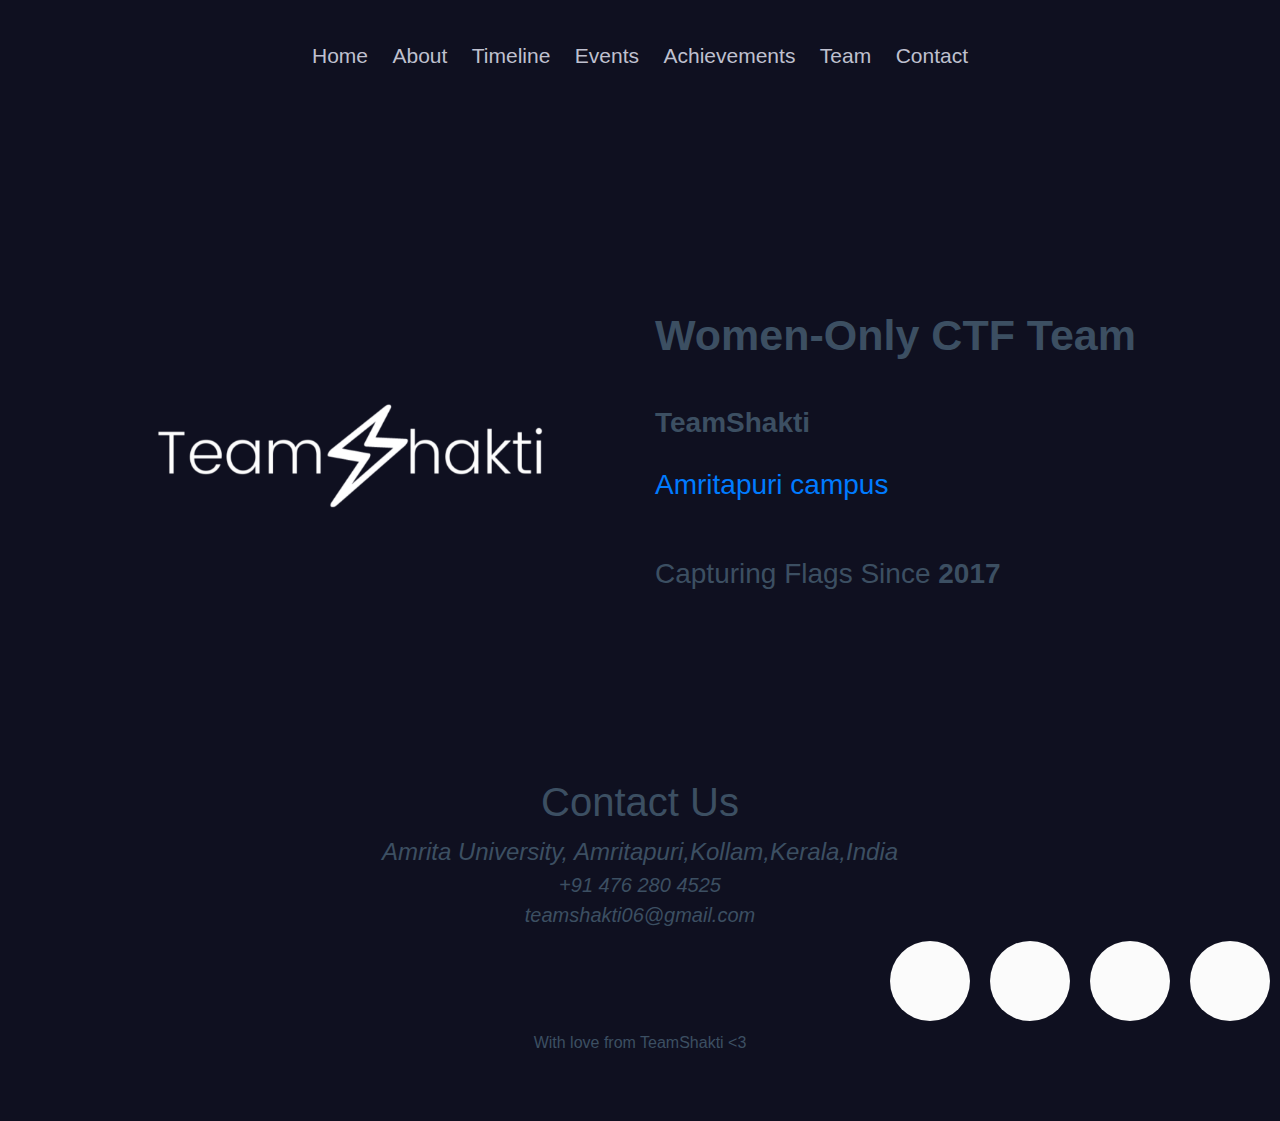
==== commit 983cc041: "/home/sridevi/Videos/teamshakti/events.html" ====
--- a/about.html
+++ b/about.html
@@ -44,20 +44,13 @@
                     <div class="main-menu text-center">
                         <nav>
                                 <ul id="slick-nav">
-                                        <li><a class="scroll" href="index.html">Home</a>
-                                        </li>
-                                        <li><a class="scroll" href="about.html">About</a>
-                                        </li>
+                                        <li><a class="scroll" href="index.html">Home</a></li>
+                                        <li><a class="scroll" href="about.html">About</a></li>
+                                        <li><a class="scroll" href="index.html#timeline">Timeline</a></li>
                                         <li><a class="scroll" href="events.html">Events</a></li>
                                         <li><a class="scroll" href="achievements.html">Achievements</a></li>
                                         <li><a class="scroll" href="members.html">Team</a></li>
-                                        <li><a class="scroll" href="#contact">Contact</a>
-                                            <ul>
-
-                                                </ul>
-                                        </li>
-
-
+                                        <li><a class="scroll" href="#contact">Contact</a></li>
                                     </ul>
                         </nav>
                     </div>
@@ -79,7 +72,7 @@
                     <div class="welcome-right">
                         <div class="space-30"></div>
                             <div class="welcome-img">
-                                    <img src="assets/img/0.png" alt="">
+                                    <img src="assets/img/big_logo2.png" alt="">
                                 </div>
                                 <div class="space-20"></div>
 
--- a/style.css
+++ b/style.css
@@ -175,7 +175,7 @@
   display: block;
   padding: 10px;
   font-size: 21px;
-  color: #000;
+  color: #bfc0cf;
   text-transform: capitalize;
 }
 
@@ -211,7 +211,7 @@
 }
 
 .main-menu li.active ul li a {
-  color: #fff;
+  color: #ede9f1;
 }
 
 /*===================
@@ -1925,4 +1925,25 @@
   width: 100%;
   height: auto;
 }
+.member {
+  background-color: #f3f1f1
+}
+.member_fontcolour{
+  color: #f3f1f1
+}
+.member_link a:link {
+  color: yellow;
+}
+
+a:visited {
+  background-color: #3c
+}
+
+a:hover {
+  background-color: lightgreen;
+}
+
+a:active {
+  background-color: hotpink;
+} 
 /*===================================== end =================================*/
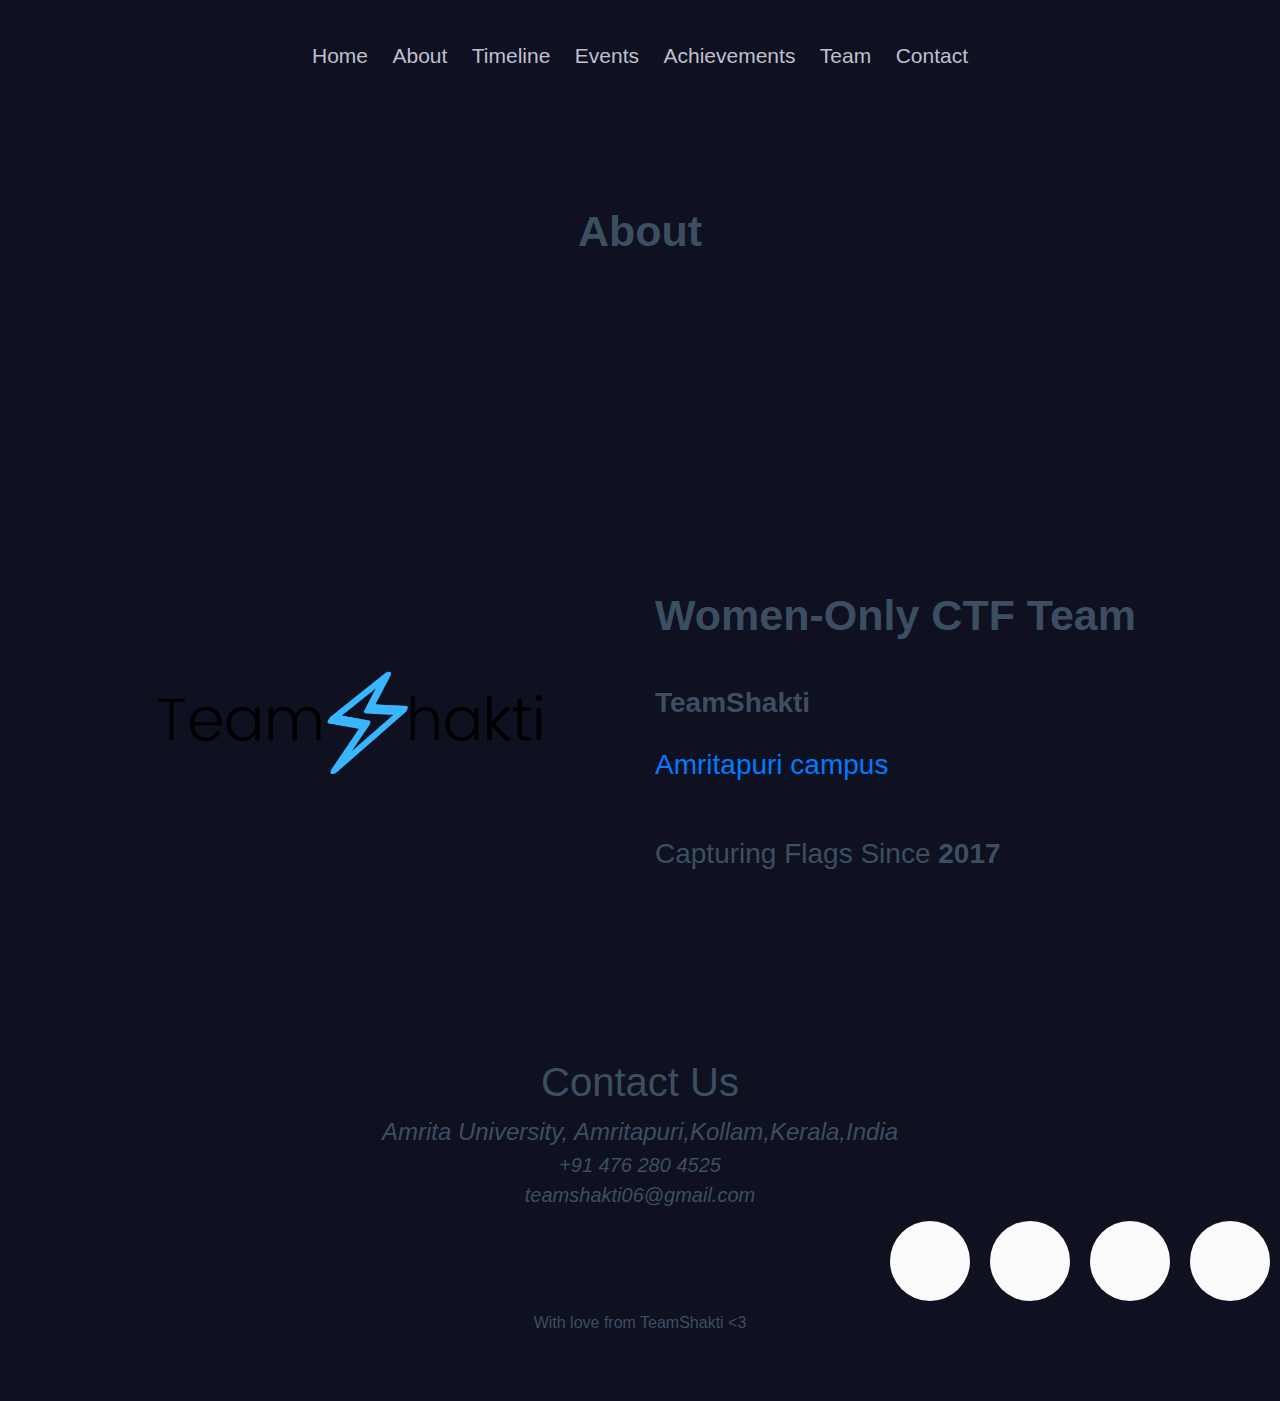
==== commit c099d4a1: "Merge pull request #62 from m0n574/patch-15" ====
--- a/about.html
+++ b/about.html
@@ -64,15 +64,52 @@
 
 
    <!--welcome area start-->
+
+
+<div class="welcome-area wow fadeInUp" id="home">
+         <div id="particles-js"></div>
+         <div class="container">
+            <div class="row">
+               <div class="col-12 col-md-6 align-self-center">
+                  <div class="welcome-right">
+                     <figure>
+                  </div>
+               </div>
+               <div class="col-12 col-md-0">
+                  <div class="welcome-text">
+                     <center>
+                        <h1>About</h1>
+                     </center>
+                     <div class="about-area wow fadeInUp v2" id="about">
+                        <div class="container">
+                           <div class="row">
+                              <div class="col-12 col-md-6">
+                              </div>
+                           </div>
+                        </div>
+                     </div>
+                  </div>
+               </div>
+            </div>
+         </div>
+         <br>
+         <br>
+         <br>
+         <br>
+      </div>
+
+
+
+   <div class="membe">
     <div class="welcome-area wow fadeInUp" id="home">
-        <div id="particles-js"></div>
+        
         <div class="container">
             <div class="row">
                 <div class="col-12 col-md-6 align-self-center">
                     <div class="welcome-right">
                         <div class="space-30"></div>
                             <div class="welcome-img">
-                                    <img src="assets/img/big_logo2.png" alt="">
+                                    <img src="assets/img/0.png" alt="">
                                 </div>
                                 <div class="space-20"></div>
 
@@ -103,7 +140,7 @@
                 </div>
             </div>
         </div>
-    </div>
+    </div></div>
     <!--welcome area end-->
 
     <!--team-bg-->
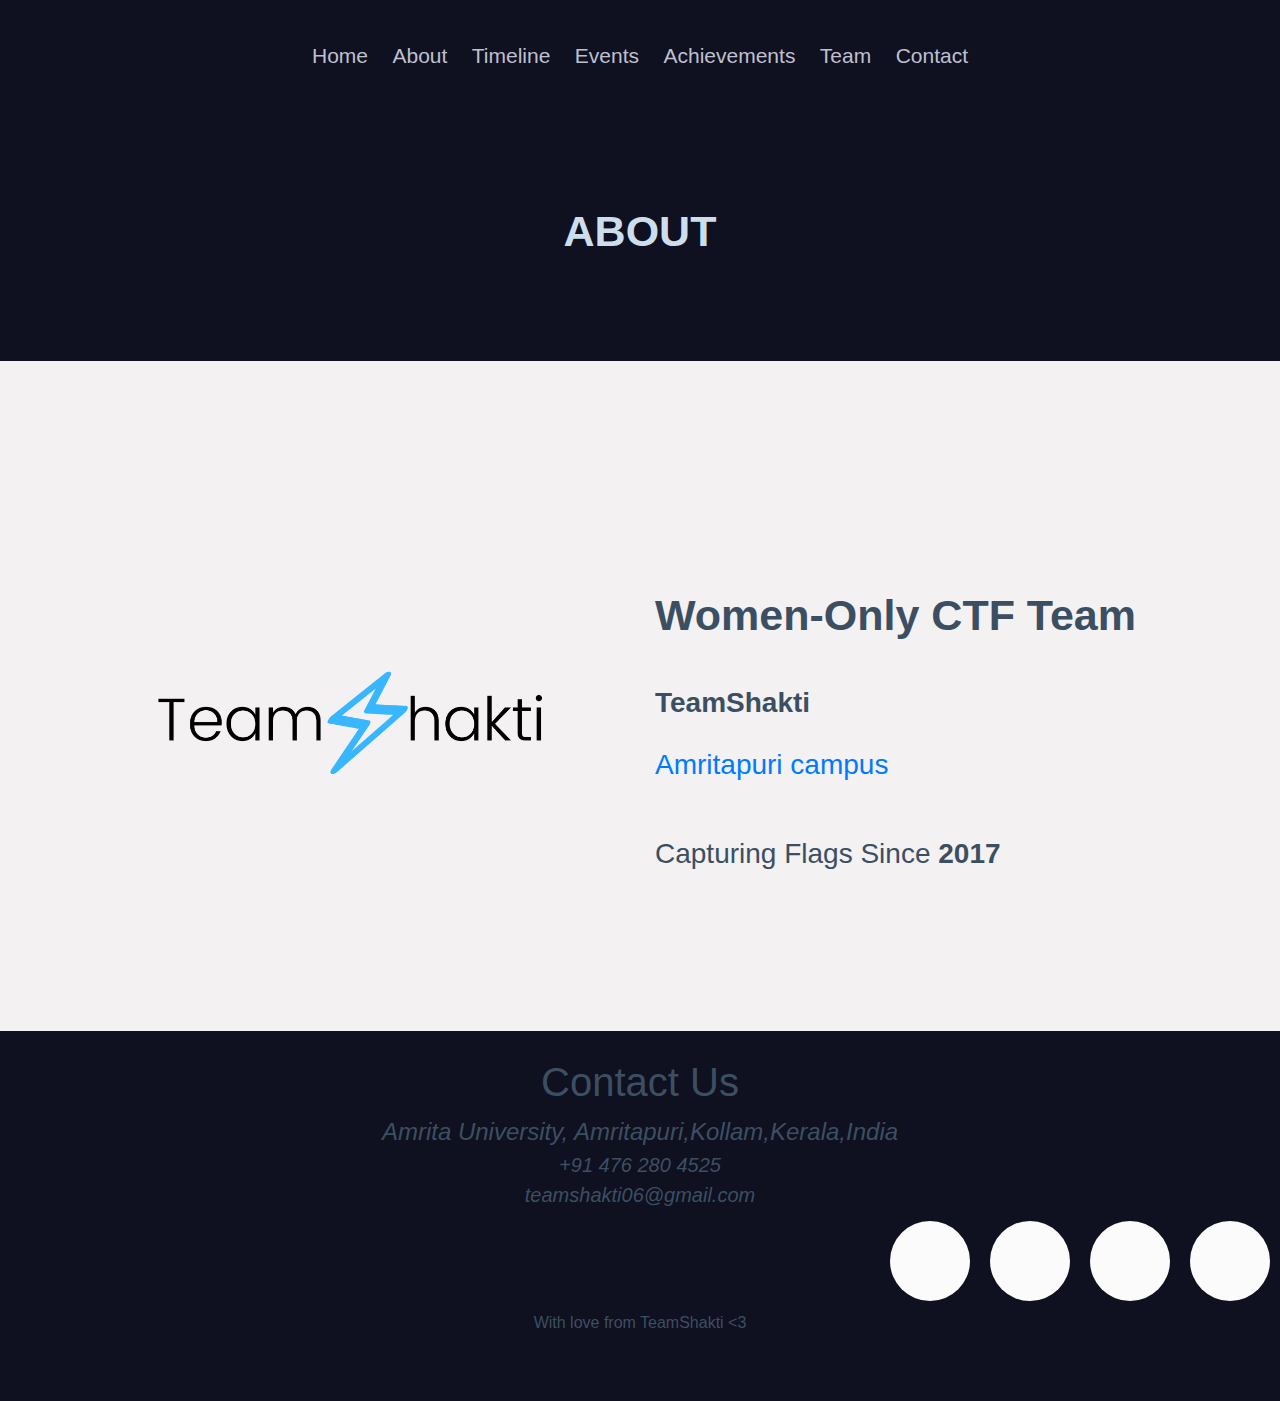
==== commit 50c9846e: "Merge branch 'master' into master" ====
--- a/about.html
+++ b/about.html
@@ -77,9 +77,11 @@
                </div>
                <div class="col-12 col-md-0">
                   <div class="welcome-text">
+		  <div class="white_fontcolour">
                      <center>
-                        <h1>About</h1>
+                        <h1>ABOUT</h1>
                      </center>
+		   </div>
                      <div class="about-area wow fadeInUp v2" id="about">
                         <div class="container">
                            <div class="row">
--- a/style.css
+++ b/style.css
@@ -1928,22 +1928,22 @@
 .member {
   background-color: #f3f1f1
 }
+.white_fontcolour{
+  color: #ccdeeb
+}
 .member_fontcolour{
-  color: #f3f1f1
-}
-.member_link a:link {
-  color: yellow;
-}
-
-a:visited {
-  background-color: #3c
-}
-
-a:hover {
-  background-color: lightgreen;
-}
-
-a:active {
-  background-color: hotpink;
-} 
+  color: #20213a
+}
+.index_fontcolour{
+  color: #edd7be
+}
+.about_fontcolour{
+  color: #aebfd1
+}
+.monospace {
+  font-family: "Lucida Console", Courier, monospace;
+}
+.membe {
+  background-color: #f3f1f1
+}
 /*===================================== end =================================*/
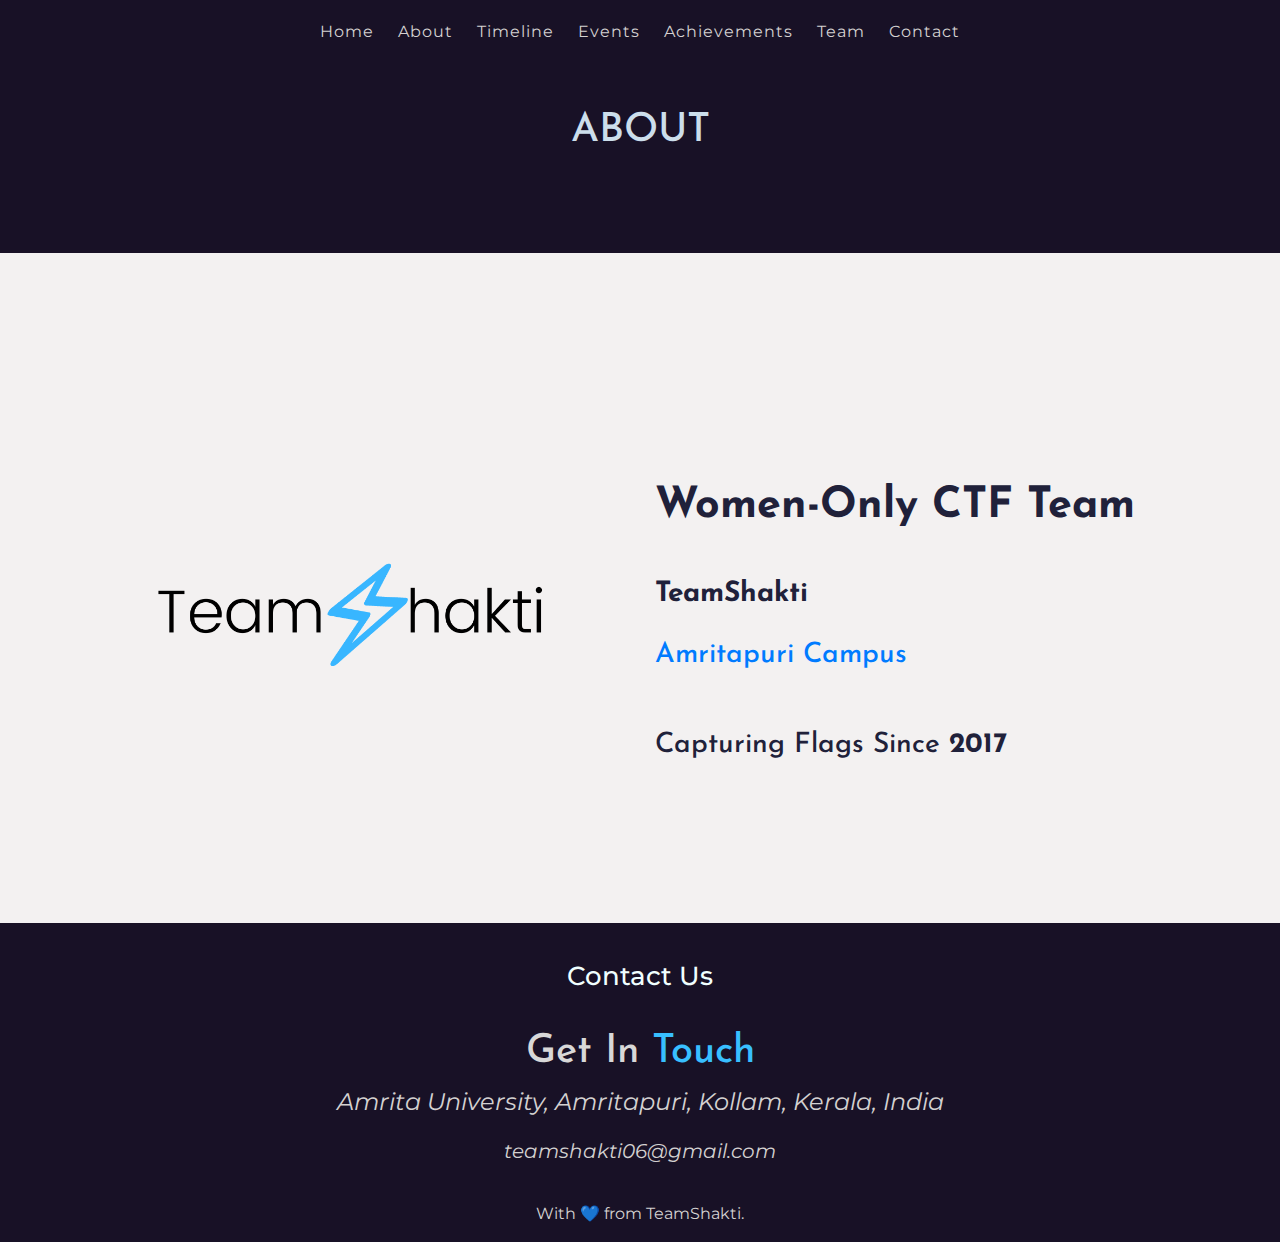
==== commit e22e84ef: "Merge pull request #92 from AshwAthi8/master" ====
--- a/about.html
+++ b/about.html
@@ -27,31 +27,29 @@
     <link rel="stylesheet" href="style.css">
     <!-- responsive CSS -->
     <link rel="stylesheet" href="assets/css/responsive.css">
-
   </head>
   <body>
     <!--header area start-->
-    <div class="header-area wow fadeInDown header-absolate" id="nav" data-0="position:fixed;" data-top-top="position:fixed;top:0;" data-edge-strategy="set">
-        <div class="container">
-            <div class="row">
-                <div class="col-4 d-block d-lg-none">
-                    <div class="mobile-menu"></div>
-                </div>
-                <div class="col-4 col-lg-2 ">
-
-                </div>
+        <div class="header-area wow fadeInDown header-absolate" style="position: fixed; background: #181126" id="nav" data-0="position:fixed;" data-top-top="position:fixed;top:0;" data-edge-strategy="set">
+      <div class="container">
+        <div class="row">
+          <div class="col-4 d-block d-lg-none">
+            <div class="mobile-menu"></div>
+          </div>
+          <div class="col-4 col-lg-2 ">
+          </div>
                 <div class="col-4 col-lg-8 d-none d-lg-block">
                     <div class="main-menu text-center">
                         <nav>
                                 <ul id="slick-nav">
-                                        <li><a class="scroll" href="index.html">Home</a></li>
-                                        <li><a class="scroll" href="about.html">About</a></li>
-                                        <li><a class="scroll" href="index.html#timeline">Timeline</a></li>
-                                        <li><a class="scroll" href="events.html">Events</a></li>
-                                        <li><a class="scroll" href="achievements.html">Achievements</a></li>
-                                        <li><a class="scroll" href="members.html">Team</a></li>
-                                        <li><a class="scroll" href="#contact">Contact</a></li>
-                                    </ul>
+                                        <li><a class="scroll menu-options" href="index.html">Home</a></li>
+                                        <li><a class="scroll menu-options" href="about.html">About</a></li>
+                                        <li><a class="scroll menu-options" href="index.html#timeline">Timeline</a></li>
+                                        <li><a class="scroll menu-options" href="events.html">Events</a></li>
+                                        <li><a class="scroll menu-options" href="achievements.html">Achievements</a></li>
+                                        <li><a class="scroll menu-options" href="members.html">Team</a></li>
+                                        <li><a class="scroll menu-options" href="#contact">Contact</a></li>
+                                </ul>
                         </nav>
                     </div>
                 </div>
@@ -70,41 +68,22 @@
          <div id="particles-js"></div>
          <div class="container">
             <div class="row">
-               <div class="col-12 col-md-6 align-self-center">
-                  <div class="welcome-right">
-                     <figure>
-                  </div>
-               </div>
-               <div class="col-12 col-md-0">
-                  <div class="welcome-text">
-		  <div class="white_fontcolour">
-                     <center>
-                        <h1>ABOUT</h1>
-                     </center>
-		   </div>
-                     <div class="about-area wow fadeInUp v2" id="about">
-                        <div class="container">
-                           <div class="row">
-                              <div class="col-12 col-md-6">
-                              </div>
-                           </div>
-                        </div>
-                     </div>
-                  </div>
+               <div class="col-12 col-md-0 text-center">
+
+                        <h1 class="welcome-text white_fontcolour">ABOUT</h1>
+
                </div>
             </div>
          </div>
-         <br>
-         <br>
-         <br>
-         <br>
+             <div class="space-90"></div>
       </div>
+
 
 
 
    <div class="membe">
     <div class="welcome-area wow fadeInUp" id="home">
-        
+
         <div class="container">
             <div class="row">
                 <div class="col-12 col-md-6 align-self-center">
@@ -114,9 +93,6 @@
                                     <img src="assets/img/0.png" alt="">
                                 </div>
                                 <div class="space-20"></div>
-
-
-
                     </div>
                 </div>
                 <div class="col-12 col-md-6">
@@ -133,17 +109,13 @@
                                <h3>Capturing Flags Since<b> 2017 </b></h3>
                                 <!---<h4>BLAH BLAH</h4>--->
                            </div>
-                           <br>
-                           <br>
-                           <br>
-                           <br>
-
-
+<div class="space-90"></div>
                 </div>
             </div>
         </div>
     </div></div>
     <!--welcome area end-->
+
 
     <!--team-bg-->
     <div class="team-bg">
@@ -155,44 +127,47 @@
 
 
     </div>
-    <!--team bg area end-->
-    <div class="page-header">
-        <center><h1 id="contact">Contact Us</h1></center>
-    <center><i class="fa fa-map-marker" aria-hidden="true" style='font-size:24px'></span><span class="text">Amrita University, Amritapuri,Kollam,Kerala,India</i><center>
-        <center><i class='fa fa-phone' style='font-size:20px'></span><span class="text"> +91 476 280 4525</i><center>
-          <center><i class="fa fa-inbox" style='font-size:20px'></span><span class="text"> teamshakti06@gmail.com</i><center>
+  <!--footer start/Contact-->
+
+  <div class="container"></div>
+    <div class="page-footer footer-font">
+    <div class="row no-gutters">
+      <div class="col-12 text-center">
+          <center>
+          <h1 id="contact" style ="color:azure;">Contact Us</h1>
+            <h1 ><span style="color:#d8d8d8">Get In </span> <span style="color:#38BFFF">Touch</span></h1>
+          <address>
+            <i class="fa fa-map-marker"  aria-hidden="true" style='font-size:24px'>
+              <span class="text">
+                            Amrita University, Amritapuri, Kollam, Kerala, India</i>
+                    </address>
+          
+          </center>
         
-     </div>
-      <div class="row">
-          <div class="col-12 text-center">
+        
+        <address><i class="fa fa-inbox" style='font-size:20px'></span><span class="text"> teamshakti06@gmail.com</i>        </address>
+        <!--<div class="single-community text-center">-->
+        <div class="temp-icon">
+          <a class="twitter-t" href="https://twitter.com/teamshakti06"><i class="fa fa-twitter fa-2x"
+              aria-hidden="true"></i></a>
+          <a class="flag-t" href="https://ctftime.org/team/61083"><i class="fa fa-flag fa-2x"
+              aria-hidden="true"></i></a>
+          <a class="github-t" href="https://github.com/Team-Shakti"><i class="fa fa-github fa-2x"
+              aria-hidden="true"></i></a>
+        </div>
+        <div class="space-20"></div>
 
-          </div>
+          <p>
+            With &#128153 from TeamShakti.
+          
+          </p>
+         
       </div>
-      <div class="row">
-          <div class="col-12 text-center">
-              <div class="single-community text-center">
-                  <ul>
-                      <li>
-                        <li><a class="twitter" href="https://twitter.com/teamshakti06"><i class="fa fa-twitter"></i></a></li>
-                        <li><a class="twitter" href="https://ctftime.org/team/61083"><i class="fa fa-flag" ></i></a></li>
-                              <li><a class="twitter" href="https://github.com/Team-Shakti"><i class="fa fa-github" aria-hidden="true"></i></a></li>
-                              <li><a class="twitter"><i class="fa fa-google" aria-hidden="true"></i></a></li>
-                      
+    </div>
+  </div>
+  </div>
+  <!--community area end-->
 
-                  </ul>
-              </div>  
-          </div>
-      </div>
-  </div>
-  <div class="space-90">
-    <center><p>
-      With love from TeamShakti <3
-    </p></center>
-  </div>
-
-
-</div>
-    <!--community area end-->
 
     <!-- jquery 2.2.4 js-->
     <script src="assets/js/jquery-2.2.4.min.js"></script>
--- a/style.css
+++ b/style.css
@@ -53,14 +53,16 @@
 /*===================
      base css
 =====================*/
-
+@import url('https://fonts.googleapis.com/css2?family=Josefin+Sans&display=swap');
 @import url('https://fonts.googleapis.com/css?family=Montserrat:300,300i,400,400i,500,500i,600,600i,700,800');
-
-ackground: rgb(34, 33, 53);
+@import url('https://fonts.googleapis.com/css2?family=Montserrat&display=swap');
+
+body {
+    background: #181126;
     font-family: 'Montserrat', sans-serif;
     font-size: 16px;
-		color: #bfc0cf;
     overflow-x: hidden;
+}
 
 h1,
 h2,
@@ -69,8 +71,8 @@
 h5,
 h6
 {
-	color: #f1e9e9;
-	font-family: 'Montserrat', sans-serif;
+	color: #20213a;
+	font-family: 'Josefin Sans', sans-serif;
 	text-transform: capitalize;
 }
 
@@ -85,6 +87,10 @@
   text-decoration: none;
 }
 
+p {
+  font-family: 'Montserrat', sans-serif;
+}
+
 input:focus, button:focus, textarea:focus {
   outline: none
 }
@@ -93,7 +99,6 @@
   color: #000;
   text-transform: capitalize;
 }
-
 a.gradient-btn:hover:after,
 a.gradient-btn:after,
 .single-details a,
@@ -142,6 +147,35 @@
      header css
 =====================*/
 
+.menu-options {
+  position: relative;
+}
+
+.menu-options::before, .menu-options::after {
+  content: '';
+  position: absolute;
+  left: 50%;
+  width: 100%;
+  height: 2px;
+  background-color: #2db7d4;
+  opacity: 1;
+  transform-origin: center;
+  transform: translateX(-50%) scaleX(0);
+  transition: transform 0.4s ease;
+}
+
+.menu-options::before {
+  top: 0;
+}
+
+.menu-options::after {
+  bottom: 0;
+}
+
+.menu-options:hover::before, .menu-options:hover::after {
+  transform: translateX(-50%) scaleX(1);
+}
+
 .logo-area img {
   width: 100%;
   margin-top: 0px;
@@ -149,7 +183,7 @@
 }
 
 .header-area {
-  padding-top: 30px;
+  padding-top: 10px;
   z-index: 9999999;
   position: relative;
   width: 100%;
@@ -174,8 +208,14 @@
 .main-menu li a {
   display: block;
   padding: 10px;
-  font-size: 21px;
-  color: #bfc0cf;
+  font-size: 16px;
+  font-weight: 10vw;
+  font-family: 'Montserrat', sans-serif;
+  font-weight: normal;
+  letter-spacing: 1px;
+  text-justify: newspaper;
+  font-style: unset;
+  color: rgb(212, 209, 209);
   text-transform: capitalize;
 }
 
@@ -184,7 +224,7 @@
   left: 0;
   top: 70px;
   z-index: 999;
-  background: #001763;
+  background: #20213a;
   border-radius: 5px;
   visibility: hidden;;
   opacity: 1;
@@ -199,7 +239,7 @@
 }
 
 .main-menu li ul li a:hover {
-  background: #062489;
+  background: #20213a;
   padding-left: 15px;
 }
 
@@ -254,7 +294,6 @@
   height: 161%;
   content: "";
   background: url(assets/img/Group1.png) no-repeat;
-  background: ;
   top: -62%;
   left: -29%;
   z-index: -1;
@@ -269,7 +308,7 @@
 
 /*===================
      about css
-=====================*/
+=====================
 
 .about-area {
   position: relative;
@@ -361,7 +400,7 @@
 
 /*===================
 ico area css
-======================*/
+======================
 
 .ico-area {
   background: #031b69;
@@ -525,7 +564,7 @@
 
 /*===================
 Documentation area css
-======================*/
+======================
 
 .single-document-text span {
   font-size: 18px;
@@ -552,116 +591,6 @@
   background: none;
   border: none;
   cursor: pointer;
-}
-
-/*===================
-roadmap area css
-======================*/
-
-.roadmap-area{
-	background: #f3f1f1;
-	overflow: hidden;
-}
-
-.single-roadmap-img img {
-  width: 120px;
-  height: 120px;
-}
-
-.roadmap-text h5 {
-  font-size: 18px;
-  font-weight: 700;
-}
-
-.single-roadmap.road-right .col-5, .single-roadmap.road-right .col-7 {
-  padding: 0;
-}
-
-.single-roadmap {
-  padding: 20px 15px;
-}
-
-.single-roadmap.road-left {
-  position: relative;
-  z-index: 2;
-  padding-left: 24%;
-}
-
-.single-roadmap.road-left::before {
-  position: absolute;
-  content: "";
-  height: 66.5%;
-  width: 1px;
-  background: #004cff;
-  bottom: 10.5%;
-  left: 1%;
-  z-index: -1;
-}
-
-.single-roadmap.road-left::after {
-  position: absolute;
-  content: "";
-  height: 1px;
-  width: 120%;
-  background: #004cff;
-  top: 23%;
-  right: -21%;
-  z-index: -1;
-}
-
-.single-roadmap.road-right {
-  position: relative;
-  z-index: 2;
-  padding-top: 29%;
-  padding-left: 0;
-  padding-right: 0;
-}
-
-.single-roadmap.road-right::before {
-  position: absolute;
-  content: "";
-  height: 74.5%;
-  width: 1px;
-  background: #004cff;
-  bottom: 0;
-  left: 12.5%;
-  z-index: -1;
-}
-
-.single-roadmap.road-right::after {
-  position: absolute;
-  content: "";
-  height: 1px;
-  width: 97.5%;
-  background: #004cff;
-  bottom: 0;
-  right: -10%;
-  z-index: -1;
-}
-
-.owl-carousel .owl-item .single-roadmap-img img {
-  width: auto;
-  display: inline-block;
-}
-
-.roadmap-area .owl-nav div {
-  position: absolute;
-  right: 0;
-  font-size: 20px;
-  color: #fff;
-}
-
-.roadmap-area .owl-nav .owl-prev {
-  left: auto;
-  right: 5%;
-}
-
-.roadmap-area .owl-nav div:hover{
-  color: #fa758e;
-}
-
-.roadmap-area .owl-carousel .owl-stage-outer {
-  overflow: visible;
 }
 
 /*===================
@@ -717,7 +646,7 @@
 
 /*===================
 faq area css
-======================*/
+======================
 
 .faq-list .nav {
   display: -ms-flexbox;
@@ -793,7 +722,7 @@
 
 /*===================
 team bg area css
-======================*/
+======================
 
 .team-bg {
   position: relative;
@@ -815,7 +744,7 @@
 
 /*===================
 distibution area css
-======================*/
+======================
 
 .distibution-svg img {
   width: 700px;
@@ -949,7 +878,7 @@
 
 /*===================
 community area css
-======================*/
+======================
 
 .community-area {
   position: relative;
@@ -1063,8 +992,7 @@
 
 /*===================
 footer area css
-======================*/
-
+======================
 .single-footer .logo-area img {
   width: 90px;
 }
@@ -1097,7 +1025,7 @@
   color: #FB9A8C;
 }
 
-/*===================
+/*====================
 mobile menu css
 ======================*/
 
@@ -1125,19 +1053,18 @@
 }
 
 .slicknav_nav {
-  background: #000D47;
-  width: 200px;
+  background: #20213a;
+  width: 90vw;
+  text-align: center;
   position: absolute;
   left: auto;
   right: auto;
   top: 50px;
-  -webkit-border-radius: 6px;
-  -moz-border-radius: 6px;
-  border-radius: 6px;
 }
 
 .slicknav_menu .slicknav_menutxt {
   display: none;
+  font-weight: bold;
 }
 
 .slicknav_nav .slicknav_row, .slicknav_nav a {
@@ -1149,13 +1076,16 @@
   -webkit-border-radius: 6px;
   -moz-border-radius: 6px;
   border-radius: 6px;
-  background: #004AFF;
-  color: #9c0606;
+  background: rgba(45 ,212, 204, 0.3);
+  font-weight: bolder;
+  color: #fff;
   padding-left: 25px;
 }
 
 .slicknav_nav .slicknav_row:hover {
-  background: #004AFF;
+  background: #2db7d4;
+  opacity: 0.1;
+
 }
 .slicknav_nav .slicknav_item a, .slicknav_nav .slicknav_parent-link a {
   text-transform: capitalize;
@@ -1233,44 +1163,19 @@
   text-align: center;
 }
 
-.v2.welcome-progress #days, .v2.welcome-progress #minutes, .v2.welcome-progress #hours, .v2.welcome-progress #seconds {
-  font-size: 30px;
-  margin: 13px 0;
-  display: block;
-  height: 70px;
-  width: 70px;
-  border-radius: 50px;
-  line-height: 70px;
-  text-align: center;
-}
-
-.v2.welcome-progress #days{
-  background: -webkit-linear-gradient(#00c0fa, #005dea);
-  background: -o-linear-gradient(#00c0fa, #005dea);
-  background: linear-gradient(#00c0fa, #005dea);
-}
-
-.v2.welcome-progress #minutes{
-  background: -webkit-linear-gradient(#3ce6bc, #72afd3);
-  background: -o-linear-gradient(#3ce6bc, #72afd3);
-  background: linear-gradient(#3ce6bc, #72afd3);
-}
-
-.v2.welcome-progress #hours{
-  background: -webkit-linear-gradient(#d8c3fc, #91c5fc);
-  background: -o-linear-gradient(#d8c3fc, #91c5fc);
-  background: linear-gradient(#d8c3fc, #91c5fc);
-}
-
-.v2.welcome-progress #seconds{
-  background: -webkit-linear-gradient(#43b2f5, #19d7e4);
-  background: -o-linear-gradient(#43b2f5, #19d7e4);
-  background: linear-gradient(#43b2f5, #19d7e4);
-}
-
 /*===================
 token area v2 css
 ======================*/
+.row.no-gutters {
+  margin-right: 0;
+  margin-left: 0;
+
+  & > [class^="col-"],
+  & > [class*=" col-"] {
+    padding-right: 0;
+    padding-left: 0;
+  }
+}
 
 .about-area.v2::after {
   right: -28%;
@@ -1292,7 +1197,7 @@
 
 /*===================
 faq v2 area css
-======================*/
+======================
 
 .faq-area.v2 .card-header:first-child {
   border-radius: none !important;
@@ -1344,7 +1249,7 @@
 
 /*===================
 community v2 area css
-======================*/
+======================
 
 .community-area.v2 .single-community li{
   display: inline-block;
@@ -1430,8 +1335,7 @@
   top: 0;
   z-index: -1;
 }
-.single-blog-image {
-  background: ;
+/*.single-blog-image {
   background-position: center !important;
   background-size: cover !important;
   height: 300px;
@@ -1491,8 +1395,7 @@
 
 /*==========================
 single-blog page css
-==========================*/
-
+==========================
 a.single-blog-top:hover {
   color: #f38417;
 }
@@ -1529,7 +1432,6 @@
   display: block;
   color: #676767;
   background: #f8f8f8;
-  font-size: ;
   text-transform: capitalize;
   height: 40px;
   width: 91px;
@@ -1659,7 +1561,7 @@
 
 .single-blog-area small span {
   padding-left: 50px;
-}
+}*/
 
 small{
   font-size: 14px;
@@ -1669,6 +1571,10 @@
 /*===================
 comman css
 ======================*/
+.custom-heading {
+  font-family: 'Josefin Sans', sans-serif;
+
+}
 
 .section-padding{
   padding: 90px 0;
@@ -1768,6 +1674,38 @@
 ::placeholder{color:#b58a8a}
 .card{position:relative;display:-ms-flexbox;display:flex;-ms-flex-direction:column;flex-direction:column;min-width:0;word-wrap:break-word;background-color:#000000;background-clip:border-box;border:1px solid hsl(0, 0%, 0%)%);border-radius:.25rem;}
 .card-body{-ms-flex:1 1 auto;flex:1 1 auto;padding:1.25rem}
+/*=================
+      timeline
+ ==================*/
+
+.timeline-padding{
+    padding:10px;
+}
+
+.roadmap-area{
+	background: #f3f1f1;
+	overflow: hidden;
+}
+
+.roadmap-area .owl-nav div {
+  position: absolute;
+  right: 0;
+  font-size: 20px;
+  color: #fff;
+}
+
+.roadmap-area .owl-nav .owl-prev {
+  left: auto;
+  right: 5%;
+}
+
+.roadmap-area .owl-nav div:hover{
+  color: #fa758e;
+}
+
+.roadmap-area .owl-carousel .owl-stage-outer {
+  overflow: visible;
+}
 
 .timeline {
   list-style: none;
@@ -1900,9 +1838,10 @@
 .timeline-badge.info {
 background-color: #20213a !important;}
 
-.timeline-title {   /* title color of each block */
+.timelin-title {   /* title color of each block */
   margin-top: auto;
   color:#0f1756;
+  font-family: 'Montserrat', sans-serif;
 }
 
 .timeline-body > p,
@@ -1911,7 +1850,7 @@
 }
 
 .timeline-body > p + p {
-  margin-top: 10px;
+  mrgin-top: 10px;
 }
 .ex1 {
   padding-left: auto;
@@ -1934,16 +1873,149 @@
 .member_fontcolour{
   color: #20213a
 }
-.index_fontcolour{
-  color: #edd7be
-}
+
 .about_fontcolour{
-  color: #aebfd1
+  color: #aebfd1;
+  flex-wrap: wrap;
 }
 .monospace {
-  font-family: "Lucida Console", Courier, monospace;
+  font-family: "montserrat";
+  
 }
 .membe {
   background-color: #f3f1f1
 }
+/*======================
+        Gallery
+=======================*/
+.card {
+  background: #e4e4e4;
+  border: 0px;
+  border-radius: 0.4rem;
+  box-shadow: 3px 7px 15px -1px rgba(185, 240, 232, 0.3);
+}
+
+.gallery-block.grid-gallery{
+  padding-bottom: 60px;
+  padding-top: 60px;
+}
+
+.gallery-block.grid-gallery .heading{
+    margin-bottom: 50px;
+    text-align: center;
+}
+
+.gallery-block.grid-gallery .heading h2{
+    font-weight: bold;
+    font-size: 1.4rem;
+    text-transform: uppercase;
+}
+
+.gallery-block.grid-gallery a:hover{
+  opacity: 0.8;
+}
+
+.gallery-block.grid-gallery .item img{
+  box-shadow: 0px 2px 10px rgba(0, 0, 0, 0.15);
+  transition: 0.4s;
+}
+
+.gallery-block.grid-gallery .item{
+  margin-bottom: 20px;
+}
+
+@media (min-width: 576px) {
+
+.gallery-block.grid-gallery .scale-on-hover:hover{
+    transform: scale(1.05);
+    box-shadow: 0px 10px 10px rgba(0, 0, 0, 0.15) !important;
+  }
+}
+
+
+/*=================
+        glowtext
+===================
+.glow {
+  font-size: 80px;
+  color: #fff;
+  -webkit-animation: glow 1s ease-in-out infinite alternate;
+  -moz-animation: glow 1s ease-in-out infinite alternate;
+  animation: glow 1s ease-in-out infinite alternate;
+}
+
+@-webkit-keyframes glow {
+  from {
+    text-shadow: 0 0 1px #fff, 0 0 3px #fff, 0 0 5px #032368, 0 0 7px #032368, 0 0 9px #70c6ff, 0 0 10px #70c6ff, 0 0 12px #70c6ff;
+  }
+  
+  to {
+    text-shadow: 0 0 3px #fff, 0 0 5px #4dcdff, 0 0 7px #4dcdff, 0 0 9px #4dcdff, 0 0 10px #4dcdff, 0 0 12px #4dcdff, 0 0 14px #4dcdff;
+  }
+}
+*/
+
+
+/*=================
+        footer
+===================*/
+#contact {
+  font-family: 'Montserrat';
+ /* background: #e4e4e4;
+  font-weight: bold;*/
+  font-size: 2vw;
+  width: 38%;
+  line-height: normal;
+  color: #ffffffe1;/* rgb(212, 209, 209);*/
+  padding-top: 20px;
+  padding-bottom: 10px;
+  text-align: center;
+}
+
+.footer-font{
+  font-style: inherit;
+  color:  rgb(212, 209, 209);
+}
+.temp-icon {
+  text-align: center;
+  font-size: 20px;
+  width: 100%;
+  color: white; 
+}
+.twitter-t{
+  color: rgb(212, 209, 209);
+}
+.twitter-t:hover{
+    background: transparent;
+    color:rgb(65, 161, 225);
+}
+.flag-t{
+  color:  rgb(212, 209, 209);
+}
+.flag-t:hover{
+    background: transparent;
+    color: crimson;
+}
+.github-t{
+  color:  rgb(212, 209, 209);
+}
+.github-t:hover{
+    background: transparent;
+    /*color:rgb(81, 142, 145);*/
+    color: white;
+}
+
+.column-3div{
+  float: left;
+  width: 33.33%;
+
+}
+
+.new-row-foot:after{
+  content: "";
+  display: table;
+  clear: both;
+}
+
+
 /*===================================== end =================================*/
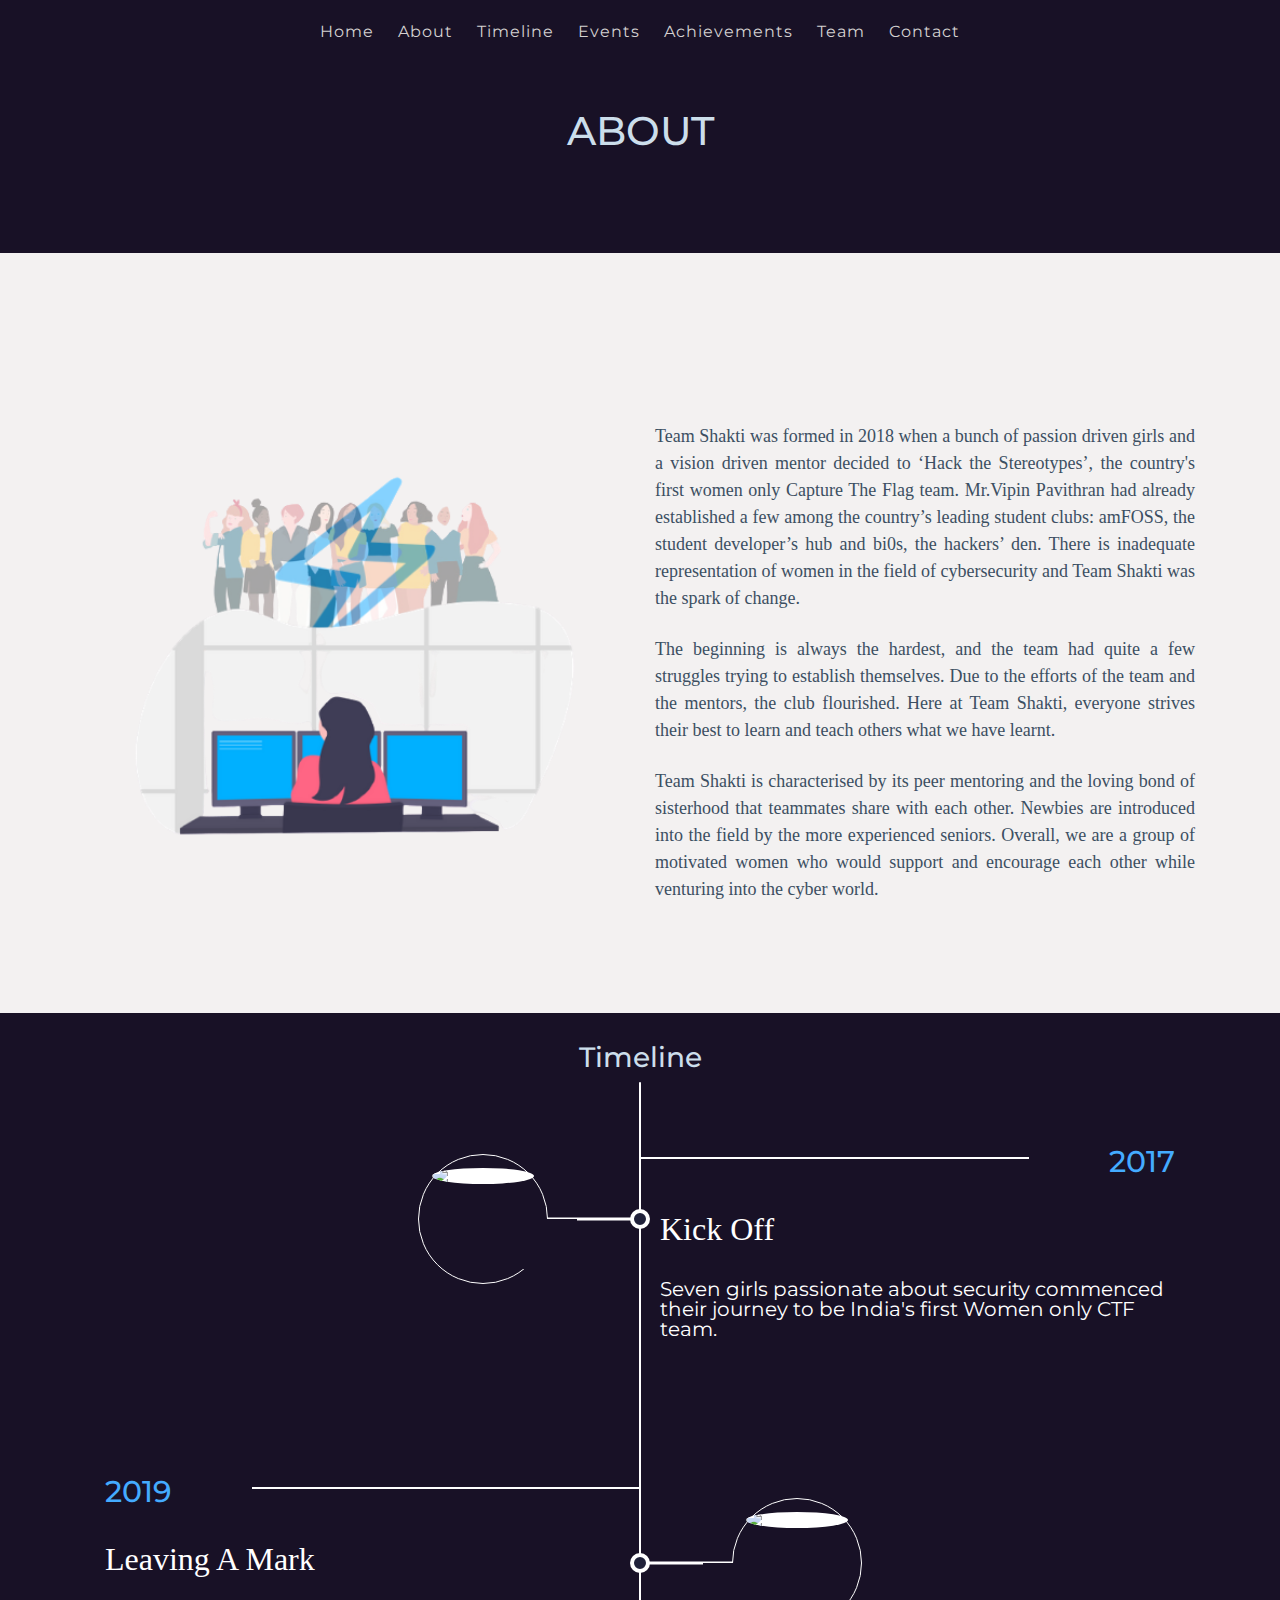
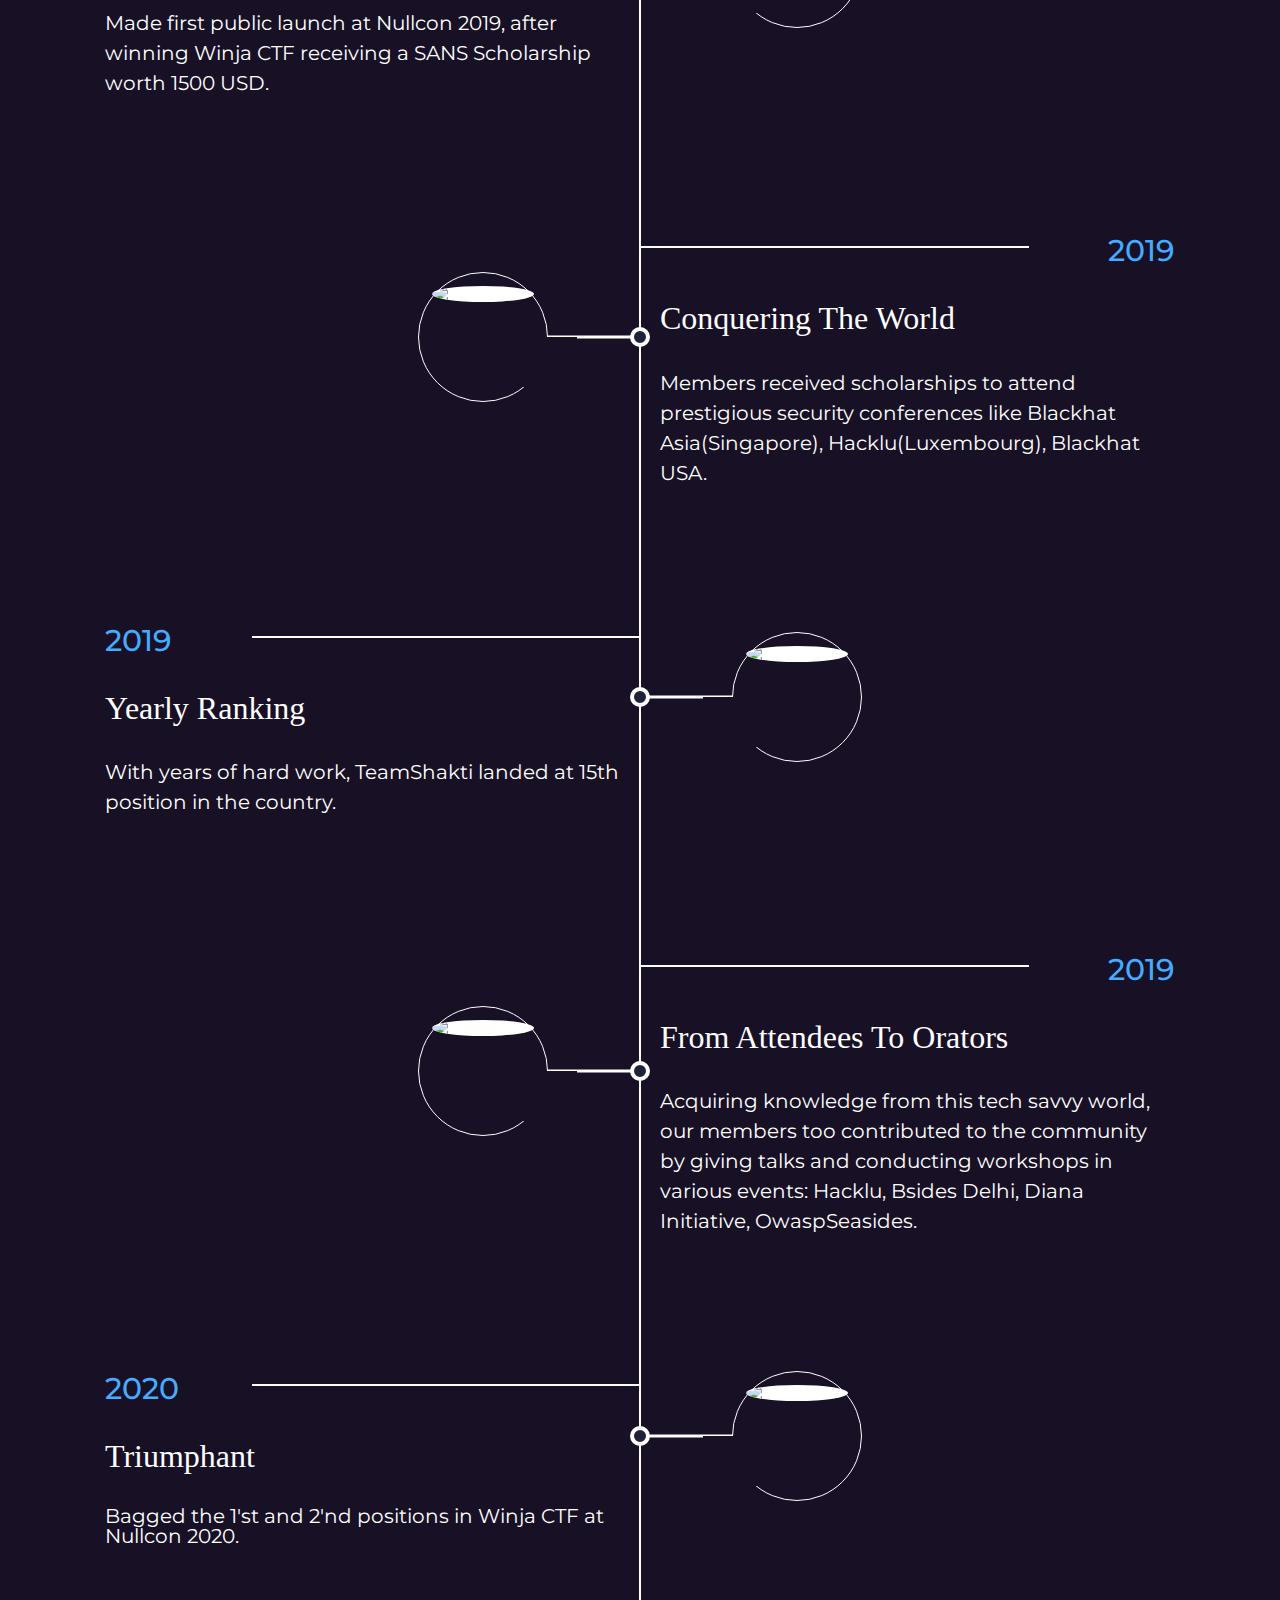
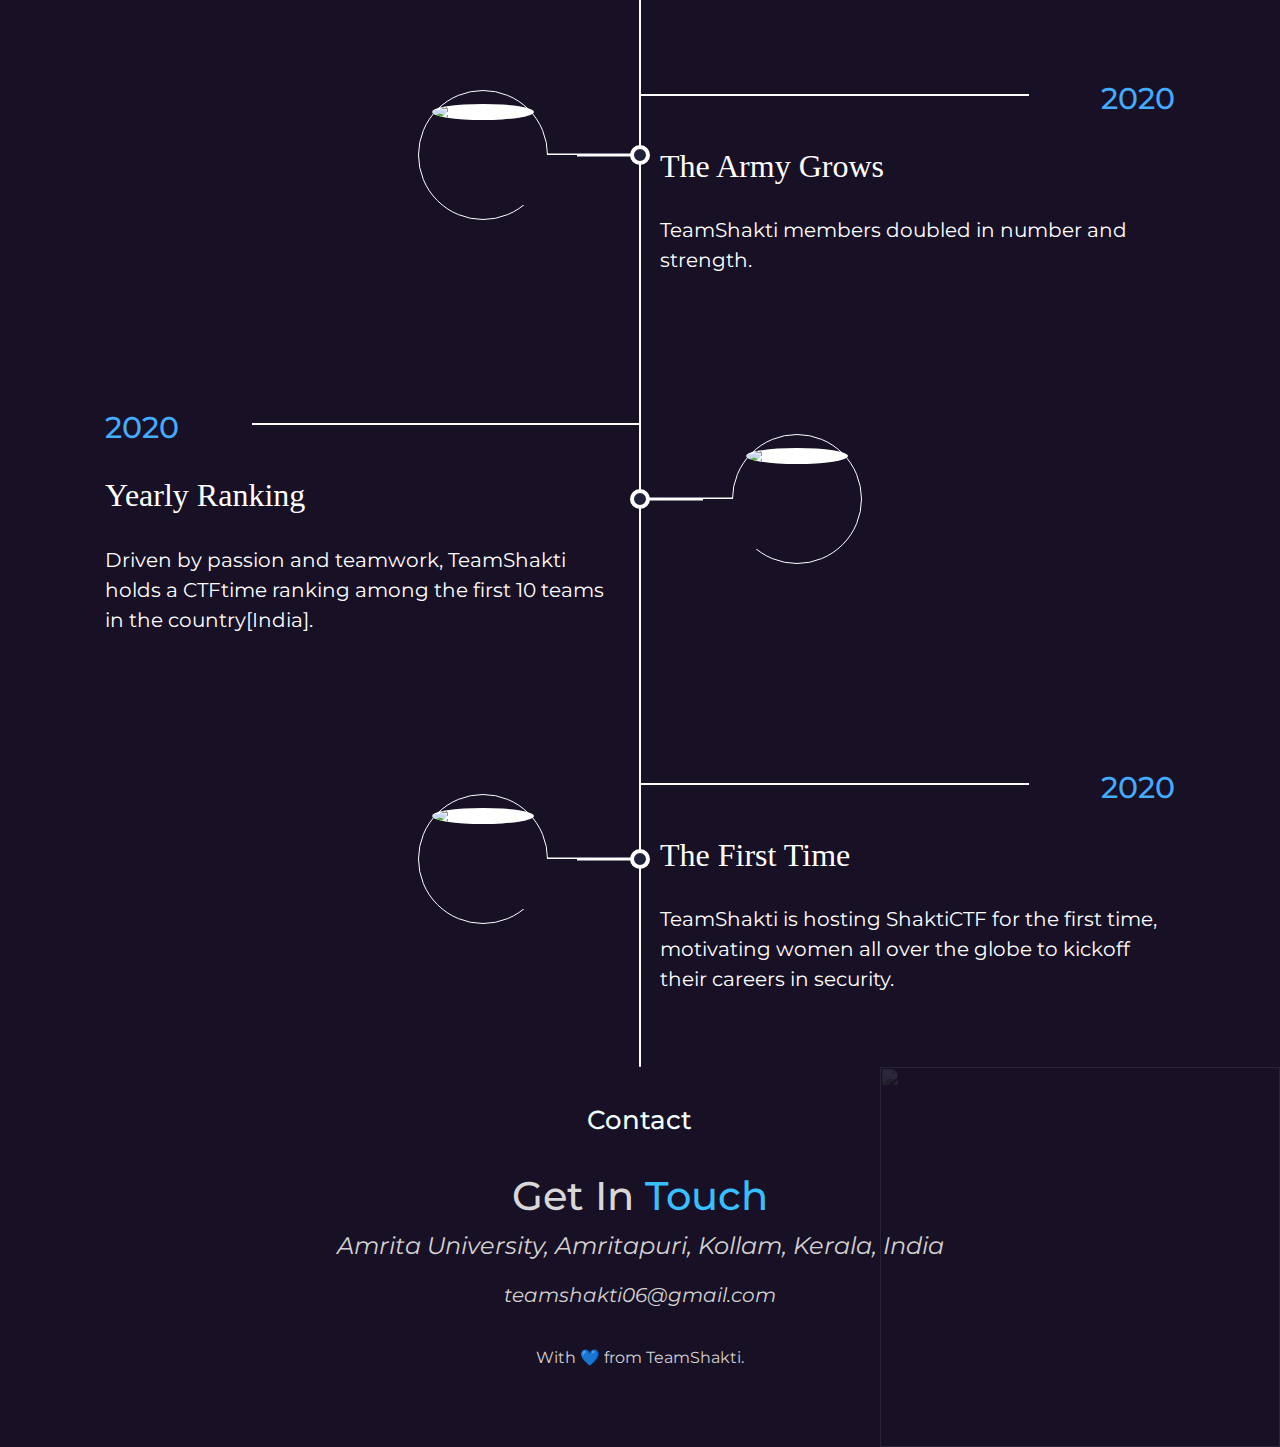
==== commit ab857972: "Merge pull request #128 from simran-kathpalia/master" ====
--- a/about.html
+++ b/about.html
@@ -44,7 +44,7 @@
                                 <ul id="slick-nav">
                                         <li><a class="scroll menu-options" href="index.html">Home</a></li>
                                         <li><a class="scroll menu-options" href="about.html">About</a></li>
-                                        <li><a class="scroll menu-options" href="index.html#timeline">Timeline</a></li>
+                                        <li><a class="scroll menu-options" href="#timeline">Timeline</a></li>
                                         <li><a class="scroll menu-options" href="events.html">Events</a></li>
                                         <li><a class="scroll menu-options" href="achievements.html">Achievements</a></li>
                                         <li><a class="scroll menu-options" href="members.html">Team</a></li>
@@ -88,9 +88,9 @@
             <div class="row">
                 <div class="col-12 col-md-6 align-self-center">
                     <div class="welcome-right">
-                        <div class="space-30"></div>
+                        <div class="space-10"></div>
                             <div class="welcome-img">
-                                    <img src="assets/img/0.png" alt="">
+                                    <img src="assets/img/about5.png" alt="">
                                 </div>
                                 <div class="space-20"></div>
                     </div>
@@ -98,43 +98,114 @@
                 <div class="col-12 col-md-6">
                         <div class="welcome-text">
                             <div class="space-90"></div>
-                            <div class="space-30"></div>
-                                <h1>Women-Only CTF Team</h1>
-                                <div class="space-10"></div>
-
-                               <h3><b>TeamShakti</b></h3>
-                               <h3><a href="https://goo.gl/maps/w9gJMcgseTLNE7SA9">Amritapuri campus</a>  </h3>
+                               <div class="aboutfont">Team Shakti was formed in 2018 when a bunch of passion driven girls and a vision driven mentor decided to ‘Hack the Stereotypes’, the country's first women only Capture The Flag team. Mr.Vipin Pavithran had already established a few among the country’s leading student clubs: amFOSS, the student developer’s hub and bi0s, the hackers’ den. There is inadequate representation of women in the field of cybersecurity and Team Shakti was the spark of change.</div>
+                               <br>
+                                <div class="aboutfont"> The beginning is always the hardest, and the team had quite a few struggles trying to establish themselves. Due to the efforts of the team and the mentors, the club flourished. Here at Team Shakti, everyone strives their best to learn and teach others what we have learnt.</div>
+                                <br>
+                                <div class="aboutfont">Team Shakti is characterised by its peer mentoring and the loving bond of sisterhood that teammates share with each other. Newbies are introduced into the field by the more experienced seniors. Overall, we are a group of motivated women who would support and encourage each other while venturing into the cyber world.</div>
                                <div class="space-20"></div>
-
-                               <h3>Capturing Flags Since<b> 2017 </b></h3>
-                                <!---<h4>BLAH BLAH</h4>--->
                            </div>
 <div class="space-90"></div>
                 </div>
             </div>
         </div>
-    </div></div>
+    </div>
+    </div
+   <div class = "space-90"></div>
+   <div class="container" id="timeline">
+        <h3 class="heading white_fontcolour text-center">Timeline</h3>
+        <div class="row">
+            <div class="col-md-12">
+            <div class="main-timeline">
+                    <a class="timeline">
+                        <div class="timeline-icon"><img src="assets/img/group.jpg"></div>
+                        <div class="timeline-content">
+                            <h3 class="title" style="text-align: right">2017</h3>
+                            <h4 class="timelinefont2">Kick Off</h4>
+                            <div class="timelinefont1 description"><p>Seven girls passionate about security commenced their journey to be India's first Women only CTF team.</p></div>
+
+                        </div>
+                    </a>
+                    <a class="timeline">
+                        <div class="timeline-icon"><img src="assets/img/girls_winning1.jpg"></div>
+                        <div class="timeline-content">
+                            <h3 class="title">2019</h3>
+                            <h4 class="timelinefont2">Leaving A Mark</h4>
+                            <div class="timelinefont1"><p> Made first public launch at Nullcon 2019, after winning Winja CTF receiving a SANS Scholarship worth 1500 USD.</p></div>
+                        </div>
+                    </a>
+                    <a class="timeline">
+                        <div class="timeline-icon"><img src="assets/img/getting_scholarship.jpg"></div>
+                        <div class="timeline-content">
+                            <h3 class="title" style="text-align:right">2019</h3>
+                            <h4 class="timelinefont2">Conquering the world</h4>
+                            <div class="timelinefont1"><p>Members received scholarships to attend prestigious security conferences like Blackhat Asia(Singapore), Hacklu(Luxembourg), Blackhat USA.</p></div>
+                        </div>
+                    </a>
+                    <a class="timeline">
+                        <div class="timeline-icon"><img src="assets/img/girl_leaders.jpg"></div>
+                        <div class="timeline-content">
+                            <h3 class="title">2019</h3>
+                           <h4 class="timelinefont2">Yearly Ranking</h4>
+                           <div class="timelinefont1"><p> With years of hard work, TeamShakti landed at 15th position in the country.</p></div> 
+                        </div>
+                    </a>
+                    <a class="timeline">
+                        <div class="timeline-icon"><img src="assets/img/girls_giving_talk.jpg"></div>
+                        <div class="timeline-content">
+                            <h3 class="title" style="text-align: right">2019</h3>
+                            <h4 class="timelinefont2">From Attendees to Orators</h4>
+                           <div class="timelinefont1"><p>Acquiring knowledge from this tech savvy world, our members too contributed to the community by giving talks and conducting workshops in various events: Hacklu, Bsides Delhi, Diana Initiative, OwaspSeasides.</p></div> 
+                        </div>
+                    </a>
+                    <a class="timeline">
+                        <div class="timeline-icon"><img src="assets/img/triumphant.jpg"></div>
+                        <div class="timeline-content">
+                            <h3 class="title">2020</h3>
+                            <h4 class="timelinefont2">Triumphant</h4>
+                           <div class="timelinefont1 description"><p>Bagged the 1'st and 2'nd positions in Winja CTF at Nullcon 2020.</p></div> 
+                        </div>
+                    </a>
+                    <a class="timeline">
+                        <div class="timeline-icon"><img src="assets/img/team_growth.jpg"></div>
+                        <div class="timeline-content">
+                            <h3 class="title" style="text-align:right">2020</h3>
+                            <h4 class="timelinefont2">The Army Grows</h4>
+                           <div class="timelinefont1"><p>TeamShakti members doubled in number and strength.</p></div> 
+                        </div>
+                    </a>
+                    <a class="timeline">
+                        <div class="timeline-icon"><img src="assets/img/indian_flag.jpg"></div>
+                        <div class="timeline-content">
+                            <h2 class="title">2020</h2>
+                            <h4 class="timelinefont2">Yearly Ranking</h4>
+                           <div class="timelinefont1"><p>Driven by passion and teamwork, TeamShakti holds a CTFtime ranking among the first 10 teams in the country[India].</p></div> 
+                        </div>
+                    </a>
+                    <a class="timeline">
+                        <div class="timeline-icon"><img src="assets/img/logo_1.png"></div>
+                        <div class="timeline-content">
+                            <h3 class="title" style="text-align:right">2020</h3>
+                            <h4 class="timelinefont2">The First Time</h4>
+                           <div class="timelinefont1"><p>TeamShakti is hosting ShaktiCTF for the first time, motivating women all over the globe to kickoff their careers in security.</p></div> 
+                        </div>
+                    </a>
+                </div>
+            </div>
+        </div>
+    </div>
+
     <!--welcome area end-->
 
-
-    <!--team-bg-->
-    <div class="team-bg">
-
-
-        <!--apps area start-->
-
-        <!--apps area end-->
-
-
-    </div>
   <!--footer start/Contact-->
 
-  <div class="container"></div>
-    <div class="page-footer footer-font">
-    <div class="row no-gutters">
-      <div class="col-12 text-center">
+<div class="container"></div>
+         <div class="page-footer footer-font">
+        <div class="row no-gutters">
+          <div class="col-12 text-center">
+          <img id="optional" src='assets/img/logo2.png' class='bg_footer'>
           <center>
-          <h1 id="contact" style ="color:azure;">Contact Us</h1>
+          <h1 id ="contact" style ="color:azure;">Contact</h1>
             <h1 ><span style="color:#d8d8d8">Get In </span> <span style="color:#38BFFF">Touch</span></h1>
           <address>
             <i class="fa fa-map-marker"  aria-hidden="true" style='font-size:24px'>
@@ -144,7 +215,7 @@
           
           </center>
         
-        
+       
         <address><i class="fa fa-inbox" style='font-size:20px'></span><span class="text"> teamshakti06@gmail.com</i>        </address>
         <!--<div class="single-community text-center">-->
         <div class="temp-icon">
--- a/style.css
+++ b/style.css
@@ -39,8 +39,7 @@
         --welcome area v2 css
         -------------------
         --faq v2 area css
-        ------------------
-        --community v2 area css
+        ------------------s
         -----------------------
 ==========================
 14:blog page css
@@ -72,7 +71,7 @@
 h6
 {
 	color: #20213a;
-	font-family: 'Josefin Sans', sans-serif;
+	font-family: 'Montserrat', sans-serif;
 	text-transform: capitalize;
 }
 
@@ -604,46 +603,46 @@
 .single-team-content h3 {
   font-size: 22px;
   font-weight: 700;
-}
-
-.single-team-social li {
-  display: inline-block;
-}
-
-.single-team-social li a {
-  color: #fff;
-  font-size: 24px;
-  width: 50px;
-  height: 50px;
-  display: block;
-  line-height: 50px;
-  background: red;
-  margin: 0 5px;
-  border-radius: 10px;
-  border: 1px solid transparent;
-}
-
-.single-team-social li a:hover i {
-  padding-left: 10px;
-}
-
-.single-team-social li a:hover {
-  border-color: #fff;
-  background: none !important;
-}
-
-.single-team-social li a.ico-1 {
-  background: #0077b5;
-}
-
-.single-team-social li a.ico-2 {
-  background: #E84C88;
-}
-
-.single-team-social li a.ico-3 {
-  background: #55acee;
-}
-
+  margin-bottom: 2px;
+}
+
+.single-team-content {
+  padding-bottom: 15px;
+}
+
+.social {
+  margin-top: 2px;
+  margin-bottom: 5px; 
+}
+
+.social a {
+  color: #b3b3b3;
+}
+
+.social a:hover {
+  color: #2dc997;
+}
+
+.social i {
+  font-size: 18px;
+  margin: 0 2px;
+}
+
+.social .twitter:hover {
+  color: #00acee;
+}
+
+.social .linkedin:hover {
+  color: #0e76a8;
+}
+
+.social .feed:hover {
+  color: #ee802f;
+}
+
+.social .github:hover {
+  color: #000000;
+}
 /*===================
 faq area css
 ======================
@@ -1565,12 +1564,47 @@
 
 small{
   font-size: 14px;
+  font-style: italic;
 }
 
 
 /*===================
 comman css
 ======================*/
+.ex1 {
+  padding-left: auto;
+  padding-right: auto;
+  margin: auto;
+  width: 60%;
+
+  padding: 10px;
+}
+img {
+  width: 100%;
+  height: auto;
+}
+.member {
+  background-color: #f3f1f1
+}
+.white_fontcolour{
+  color: #ccdeeb
+}
+.member_fontcolour{
+  color: #20213a
+}
+
+.about_fontcolour{
+  color: #aebfd1;
+  flex-wrap: wrap;
+}
+.monospace {
+  font-family: "montserrat";
+  
+}
+.membe {
+  background-color: #f3f1f1
+}
+
 .custom-heading {
   font-family: 'Josefin Sans', sans-serif;
 
@@ -1676,7 +1710,7 @@
 .card-body{-ms-flex:1 1 auto;flex:1 1 auto;padding:1.25rem}
 /*=================
       timeline
- ==================*/
+ ==================
 
 .timeline-padding{
     padding:10px;
@@ -1821,7 +1855,7 @@
   right: auto;
 }
 
-.timeline-badge.primary {   /*color of dots  */
+.timeline-badge.primary {   /*color of dots  
   background-color: #20213a !important;}
 
 .timeline-badge.success {
@@ -1838,7 +1872,7 @@
 .timeline-badge.info {
 background-color: #20213a !important;}
 
-.timelin-title {   /* title color of each block */
+.timelin-title {   /* title color of each block 
   margin-top: auto;
   color:#0f1756;
   font-family: 'Montserrat', sans-serif;
@@ -1851,40 +1885,8 @@
 
 .timeline-body > p + p {
   mrgin-top: 10px;
-}
-.ex1 {
-  padding-left: auto;
-  padding-right: auto;
-  margin: auto;
-  width: 60%;
-
-  padding: 10px;
-}
-img {
-  width: 100%;
-  height: auto;
-}
-.member {
-  background-color: #f3f1f1
-}
-.white_fontcolour{
-  color: #ccdeeb
-}
-.member_fontcolour{
-  color: #20213a
-}
-
-.about_fontcolour{
-  color: #aebfd1;
-  flex-wrap: wrap;
-}
-.monospace {
-  font-family: "montserrat";
-  
-}
-.membe {
-  background-color: #f3f1f1
-}
+}*/
+
 /*======================
         Gallery
 =======================*/
@@ -1976,18 +1978,46 @@
   font-style: inherit;
   color:  rgb(212, 209, 209);
 }
+
 .temp-icon {
   text-align: center;
   font-size: 20px;
   width: 100%;
   color: white; 
 }
+
+.bg_footer{
+  position: absolute;
+  right: 0;
+  top: 0;
+  display: block;
+  height: 380px;
+  width: 400px;
+  opacity: 0.1;
+}
+
+@media (max-width:990px) {
+  img#optional {
+    display: none;
+  }
+}
+
+.bg_footer:hover {
+  position: absolute;
+  right: 0;
+  top: 0;
+  display: block;
+  height: 380px;
+  width: 400px;
+  opacity: 0.8;
+}
+
 .twitter-t{
   color: rgb(212, 209, 209);
 }
 .twitter-t:hover{
     background: transparent;
-    color:rgb(65, 161, 225);
+    color:#00acee;
 }
 .flag-t{
   color:  rgb(212, 209, 209);
@@ -2002,7 +2032,7 @@
 .github-t:hover{
     background: transparent;
     /*color:rgb(81, 142, 145);*/
-    color: white;
+    color: #7DBBE6;
 }
 
 .column-3div{
@@ -2016,6 +2046,341 @@
   display: table;
   clear: both;
 }
-
+/*---new timeline----*/
+
+/*--new timeline---*/
+/*timeline*/
+
+.main-timeline h4 {
+
+  margin:30px 0;
+  color:#44abff;
+
+}
+
+.main-timeline {
+    position: relative
+}
+
+.main-timeline:before {
+    content: "";
+    width: 2px;
+    height: 100%;
+    border-radius: 20px;
+    margin: 0 auto;
+    background: #ffffff;
+    position: absolute;
+    top: 0;
+    left: 0;
+    right: 0
+}
+
+.main-timeline .timeline {
+    display: inline-block;
+    margin-bottom: 50px;
+    min-width: 100%;
+    position: relative
+}
+
+.main-timeline .timeline:before {
+    content: "";
+    width: 20px;
+    height: 20px;
+    border-radius: 50%;
+    border: 4px solid #fff;
+    background: #20213a;
+    position: absolute;
+    top: 50%;
+    left: 50%;
+    z-index: 1;
+    transform: translate(-50%, -50%)
+}
+
+.main-timeline .timeline-icon {
+    display: inline-block;
+    width: 130px;
+    height: 130px;
+    border-radius: 50%;
+    border: 1px solid #ffffff;
+    padding: 13px;
+    text-align: center;
+    position: absolute;
+    top: 50%;
+    left: 30%;
+    transform: translateY(-50%)
+}
+
+.main-timeline .timeline-icon img {
+    display: block;
+    border-radius: 50%;
+    background: #ffffff;
+    font-size: 64px;
+    color: #fff;
+    line-height: 100px;
+    z-index: 1;
+    position: relative
+}
+
+.main-timeline .timeline-icon:after,
+.main-timeline .timeline-icon:before {
+    content: "";
+    width: 100px;
+    height: 3px;
+    background: #ffffff;
+    position: absolute;
+    top: 50%;
+    right: -100px;
+    transform: translateY(-50%)
+}
+
+.main-timeline .timeline-icon:after {
+    width: 70px;
+    height: 50px;
+    background: #181126;
+    top: 89px;
+    right: -30px
+}
+
+.main-timeline .timeline-content {
+    width: 50%;
+    padding: 0 20px;
+    margin: 62px 0 0;
+    float: right;
+    position: relative
+}
+
+.main-timeline .timeline-content:before {
+    content: "";
+    width: 70%;
+    height: 100%;
+    border: none;
+    position: absolute;
+    bottom: -13px;
+    left: 35px
+}
+
+.main-timeline .timeline-content:after {
+    content: "";
+    width: 70%;
+    height: 2px;
+    background: #ffffff;
+    position: absolute;
+    top: 13px;
+    left: 0
+}
+
+.main-timeline .title {
+    font-size: 30px;
+    color: #44abff;
+    text-transform: uppercase;
+    margin: 0 0 10px
+}
+
+.main-timeline .description {
+    display: inline-block;
+    font-size:20px;
+    line-height: 20px;
+    margin: 0
+}
+
+.main-timeline .timeline:nth-child(even) .timeline-icon {
+    left: auto;
+    right: 30%
+}
+
+.main-timeline .timeline:nth-child(even) .timeline-icon:before {
+    right: auto;
+    left: -100px
+}
+
+.main-timeline .timeline:nth-child(even) .timeline-icon:after {
+    right: auto;
+    left: -30px
+}
+
+.main-timeline .timeline:nth-child(even) .timeline-content {
+    float: left
+}
+
+.main-timeline .timeline:nth-child(even) .timeline-content:before {
+    left: auto;
+    right: 35px;
+    transform: rotateY(180deg)
+}
+
+.main-timeline .timeline:nth-child(even) .timeline-content:after {
+    left: auto;
+    right: 0
+}
+
+
+.main-timeline .timelinefont1 {
+  font-size: 20px;
+  color: white;
+}
+@font-face {
+  font-family: 'josefin';
+  src: url(./assets/fonts/JosefinSans.ttf);
+  font-style: normal;
+  font-weight: 500;
+}
+.main-timeline .timelinefont2 {
+  font-family: josefin, cursive;
+  font-size: 32px;
+  color: white;
+  text-align: left;
+
+}
+
+.main-timeline .timelinefont3 {
+  font-family: "Lucida Console", Courier, monospace;
+  font-weight: bold;
+}
+
+
+@media only screen and (max-width:1200px) {
+    .main-timeline .timeline-icon:before {
+        width: 50px;
+        right: -50px
+    }
+    .main-timeline .timeline:nth-child(even) .timeline-icon:before {
+        right: auto;
+        left: -50px
+    }
+    .main-timeline .timeline-content {
+        margin-top: 75px
+    }
+}
+
+@media only screen and (max-width:990px) {
+    .main-timeline .timeline {
+        margin: 0 0 10px
+    }
+    .main-timeline .timeline-icon {
+        left: 25%
+    }
+    .main-timeline .timeline:nth-child(even) .timeline-icon {
+        right: 25%
+    }
+    .main-timeline .timeline-content {
+        margin-top: 115px
+    }
+    .main-timeline .title {
+        margin: 0 0 10px;
+    }
+    
+}
+
+@media only screen and (max-width:767px) {
+    .main-timeline {
+        padding-top: 50px
+    }
+    .main-timeline:before {
+        left: 80px;
+        right: 0;
+        margin: 0
+    }
+    .main-timeline .timeline {
+        margin-bottom: 70px
+    }
+    .main-timeline .timeline:before {
+        top: 0;
+        left: 83px;
+        right: 0;
+        margin: 0
+    }
+    .main-timeline .timeline-icon {
+        width: 60px;
+        height: 60px;
+        line-height: 40px;
+        padding: 5px;
+        top: 0;
+        left: 0
+    }
+    .main-timeline .timeline:nth-child(even) .timeline-icon {
+        left: 0;
+        right: auto
+    }
+    .main-timeline .timeline-icon:before,
+    .main-timeline .timeline:nth-child(even) .timeline-icon:before {
+        width: 25px;
+        left: auto;
+        right: -25px
+    }
+    .main-timeline .timeline-icon:after,
+    .main-timeline .timeline:nth-child(even) .timeline-icon:after {
+        width: 25px;
+        height: 30px;
+        top: 44px;
+        left: auto;
+        right: -5px
+    }
+    .main-timeline .timeline-icon i {
+        font-size: 30px;
+        line-height: 45px
+    }
+    .main-timeline .timeline-content,
+    .main-timeline .timeline:nth-child(even) .timeline-content {
+        width: 100%;
+        margin-top: -15px;
+        padding-left: 110px;
+        padding-right: 5px
+    }
+    .main-timeline .timeline:nth-child(even) .timeline-content {
+        float: right
+    }
+    .main-timeline .timeline-content:before,
+    .main-timeline .timeline:nth-child(even) .timeline-content:before {
+        width: 50%;
+        left: 120px
+    }
+    .main-timeline .timeline:nth-child(even) .timeline-content:before {
+        right: auto;
+        transform: rotateY(0)
+    }
+    
+    .main-timeline .timeline-content:after,
+    .main-timeline .timeline:nth-child(even) .timeline-content:after {
+        left: 85px
+    }
+    .main-timeline .title{
+        float: right;
+        text-align: right;
+    }
+    .main-timeline .timeline-content:after {
+      width:45vw;
+    }
+
+    .main-timeline .timelinefont2 {
+      text-align: left;
+      font-size: 25px;
+      color: white;
+    }
+    .main-timeline .timelinefont1 {
+    /* font-family: ptsans; */
+    text-align: left;
+    font-size: 20px;
+    }
+    .main-timeline h4 {
+    margin-top:25px;
+    }
+
+
+}
+
+@font-face {
+  font-family: 'pt';
+  src: url(./assets/fonts/PTSans-Regular.ttf);
+  font-style: normal;
+  line-height: 100%;
+}
+.aboutfont {
+  font-family: pt;
+  font-size: 18px;
+  font-weight: 500;
+  text-align: justify;
+  color: #3c4f62;
+}
+/*end timeline*/
 
 /*===================================== end =================================*/
